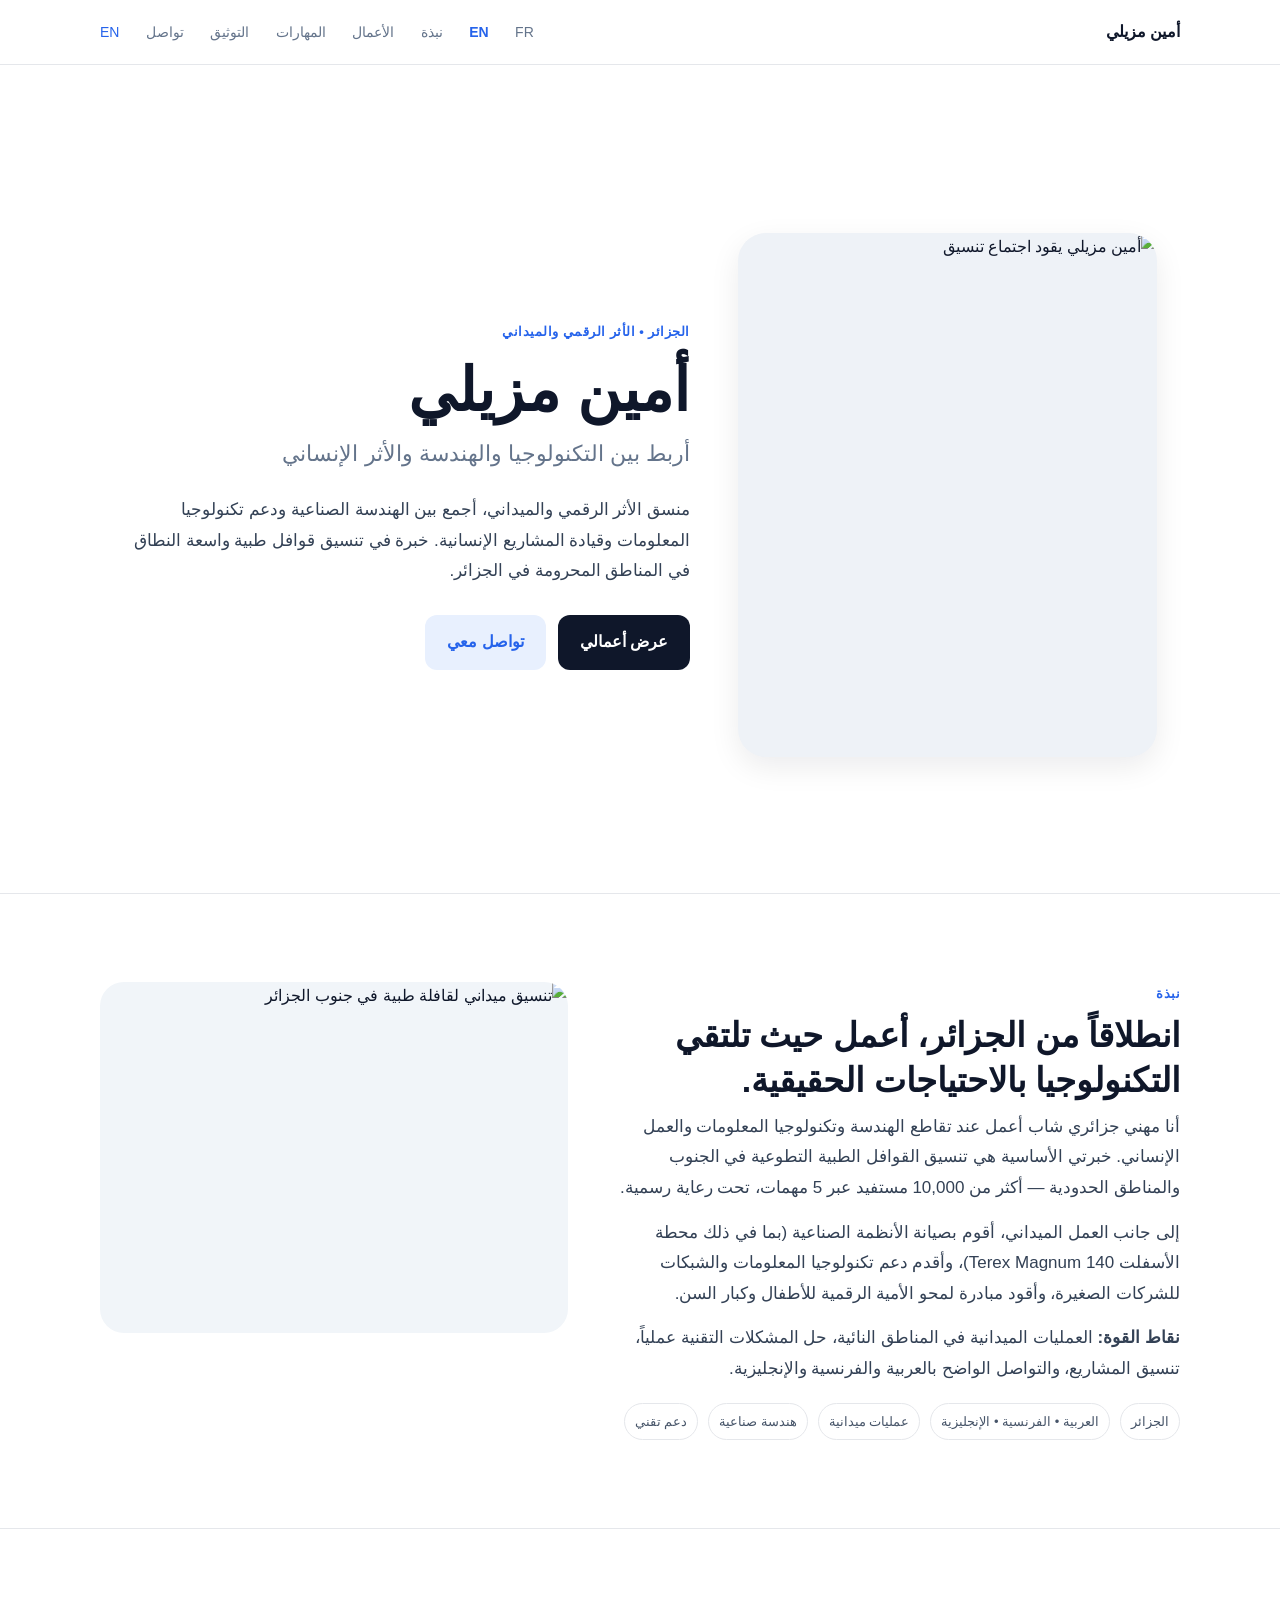
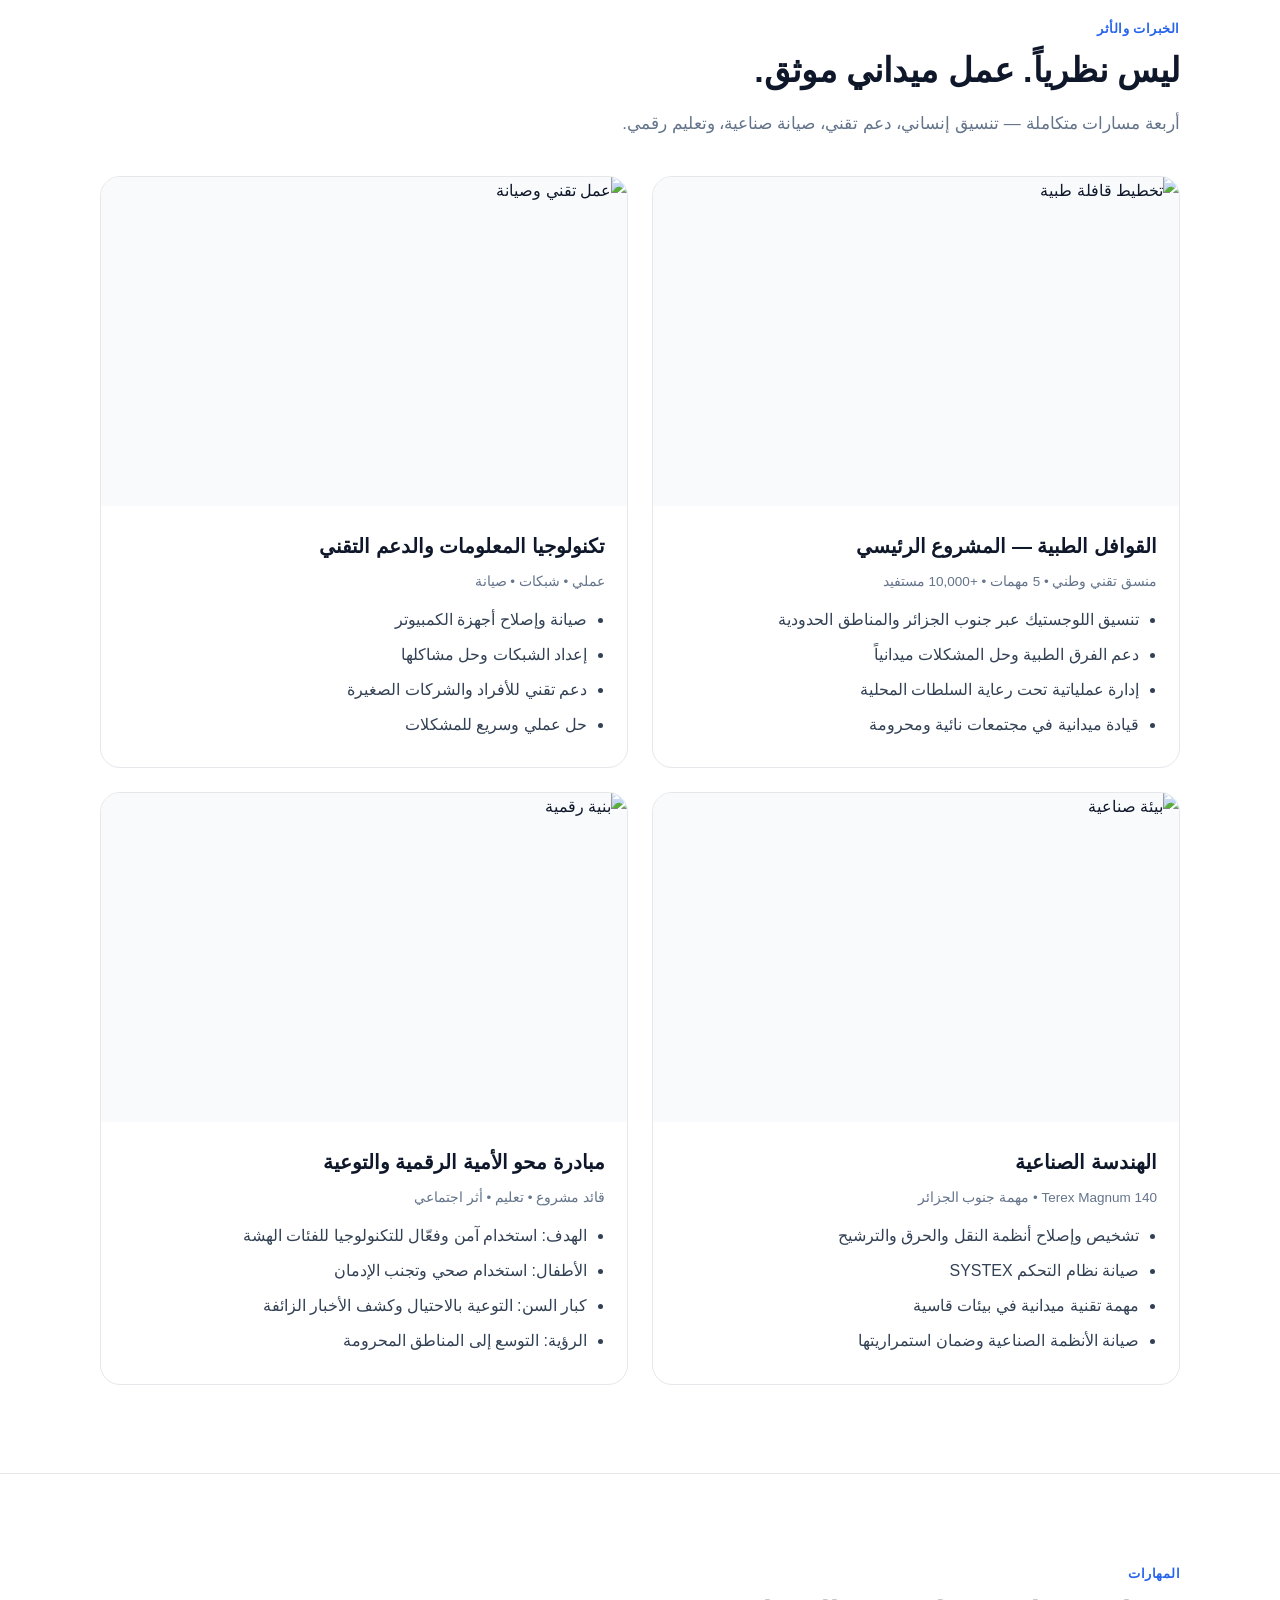
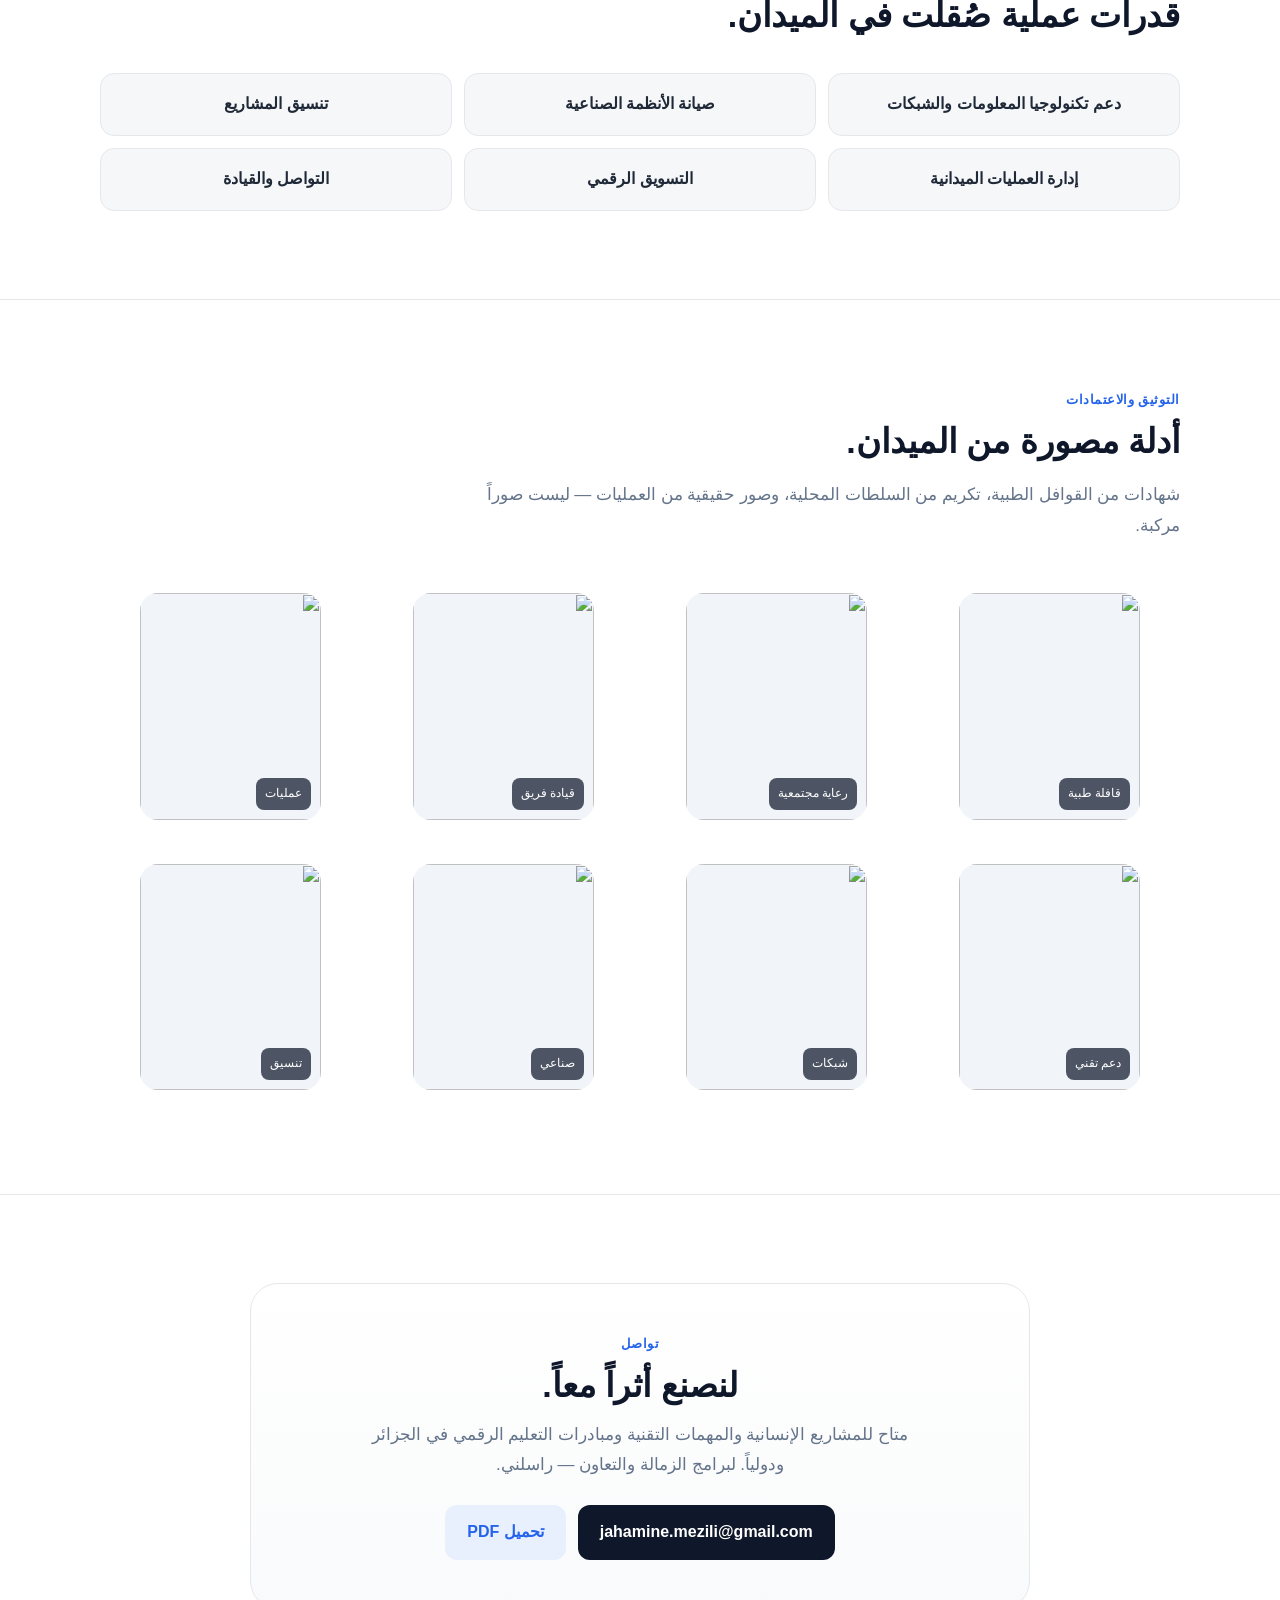
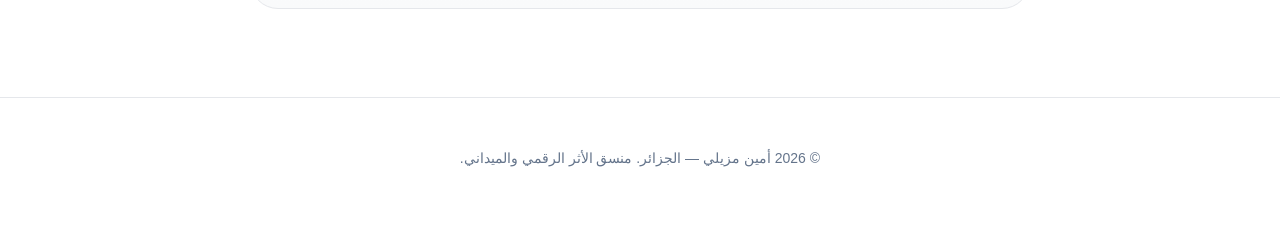
==== index-ar.html @ 5e211ed3 "Add files via upload" ====
<!DOCTYPE html>
<html lang="ar" dir="rtl">
<head>
<link rel="icon" type="image/png" sizes="32x32" href="assets/favicon-32.png">
<link rel="apple-touch-icon" href="assets/apple-touch-icon.png">
<meta property="og:title" content="Mezili Amine — Portfolio">
<meta property="og:description" content="Bridging Technology, Engineering & Humanitarian Impact">
<meta property="og:image" content="assets/og-image.jpg">
<meta property="og:type" content="website">
<meta name="twitter:card" content="summary_large_image">

<meta charset="UTF-8">
<meta name="viewport" content="width=device-width, initial-scale=1">
<title>أمين مزيلي — التكنولوجيا والهندسة والأثر الإنساني</title>
<meta name="description" content="بورتفوليو أمين مزيلي، منسق الأثر الرقمي والميداني من الجزائر. قوافل طبية، هندسة صناعية، دعم تقني، ومحو أمية رقمية.">
<style>
:root{
  --bg:#ffffff;
  --bg-alt:#f6f7f9;
  --text:#0f172a;
  --muted:#64748b;
  --blue:#2563eb;
  --blue-soft:#e8f0fe;
  --border:#e5e7eb;
  --radius:20px;
}
*{box-sizing:border-box}
html{scroll-behavior:smooth}
body{
  margin:0;
  font-family:-apple-system,BlinkMacSystemFont,"SF Pro Arabic","Noto Naskh Arabic","Segoe UI",Tahoma,Arial,sans-serif;
  color:var(--text);
  background:var(--bg);
  line-height:1.8;
  -webkit-font-smoothing:antialiased;
}
img{max-width:100%;display:block}
a{color:inherit}
.container{max-width:1120px;margin:0 auto;padding:0 20px}

nav{position:sticky;top:0;z-index:50;backdrop-filter:saturate(180%) blur(12px);background:rgba(255,255,255,.8);border-bottom:1px solid var(--border)}
.nav-inner{display:flex;align-items:center;justify-content:space-between;height:64px}
.brand{font-weight:700}
.nav-links a{margin-right:22px;text-decoration:none;font-size:14px;color:var(--muted);transition:color .2s}
.nav-links a:hover{color:var(--text)}

.hero{min-height:92vh;display:grid;align-items:center;padding:72px 0 40px}
.hero-grid{display:grid;gap:48px;grid-template-columns:1fr}
@media(min-width:920px){.hero-grid{grid-template-columns:.85fr 1.15fr;align-items:center}}
.eyebrow{color:var(--blue);font-weight:600;font-size:13px;text-transform:uppercase;letter-spacing:.5px}
h1{font-size:clamp(40px,6vw,60px);line-height:1.1;margin:14px 0 10px;font-weight:800}
.tagline{font-size:clamp(18px,2.4vw,22px);color:var(--muted);margin:0 0 22px}
.lead{font-size:17px;max-width:60ch;color:#334155;margin-bottom:28px}
.hero-img{border-radius:28px;overflow:hidden;aspect-ratio:4/5;background:#eef2f7;box-shadow:0 10px 30px rgba(2,6,23,.08)}
.hero-img img{width:100%;height:100%;object-fit:cover}
.cta-row{display:flex;gap:12px;flex-wrap:wrap}
.btn{display:inline-block;background:var(--text);color:#fff;padding:13px 22px;border-radius:12px;text-decoration:none;font-weight:600;transition:transform .15s}
.btn:hover{transform:translateY(-1px);opacity:.95}
.btn-ghost{background:var(--blue-soft);color:var(--blue)}

section{padding:88px 0;border-top:1px solid var(--border)}
.section-head{margin-bottom:36px}
.kicker{font-size:13px;letter-spacing:.5px;color:var(--blue);font-weight:700;margin-bottom:8px}
.h2{font-size:clamp(26px,3.5vw,34px);line-height:1.3;margin:0 0 10px}
.sub{color:var(--muted);max-width:720px;font-size:17px}

.about-grid{display:grid;gap:40px;grid-template-columns:1fr}
@media(min-width:920px){.about-grid{grid-template-columns:1.1fr .9fr;align-items:start}}
.about-img{border-radius:24px;overflow:hidden;aspect-ratio:4/3;background:#f1f5f9}
.about-img img{width:100%;height:100%;object-fit:cover}
.about-text p{margin:0 0 14px;color:#334155;font-size:17px}
.badges{display:flex;gap:10px;flex-wrap:wrap;margin-top:18px}
.badge{font-size:13px;padding:6px 10px;border:1px solid var(--border);border-radius:999px;background:#fff;color:#475569}

.cards{display:grid;gap:24px;grid-template-columns:1fr}
@media(min-width:820px){.cards{grid-template-columns:1fr 1fr}}
.card{background:#fff;border:1px solid var(--border);border-radius:var(--radius);overflow:hidden;display:flex;flex-direction:column;transition:transform .2s,box-shadow .2s}
.card:hover{transform:translateY(-2px);box-shadow:0 8px 24px rgba(2,6,23,.06)}
.card-media{aspect-ratio:16/10;background:#f8fafc;overflow:hidden}
.card-media img{width:100%;height:100%;object-fit:cover;transition:transform .4s}
.card:hover .card-media img{transform:scale(1.03)}
.card-body{padding:22px}
.card-title{font-size:20px;margin:0 0 6px;font-weight:700}
.card-meta{font-size:13.5px;color:var(--muted);margin-bottom:12px}
.card ul{margin:0;padding-right:18px;color:#334155}
.card li{margin:6px 0}

.skills{display:grid;grid-template-columns:repeat(2,1fr);gap:12px}
@media(min-width:720px){.skills{grid-template-columns:repeat(3,1fr)}}
.skill{background:var(--bg-alt);border:1px solid var(--border);padding:16px 14px;border-radius:14px;text-align:center;font-weight:600;color:#1f2937}

.gallery{display:grid;grid-template-columns:repeat(2,1fr);gap:12px}
@media(min-width:700px){.gallery{grid-template-columns:repeat(3,1fr)}}
@media(min-width:1020px){.gallery{grid-template-columns:repeat(4,1fr)}}
.tile{position:relative;border-radius:18px;overflow:hidden;aspect-ratio:4/5;background:#f1f5f9}
.tile img{width:100%;height:100%;object-fit:cover;transition:transform .35s;filter:contrast(1.02)}
.tile:hover img{transform:scale(1.04)}
.tile span{position:absolute;right:10px;bottom:10px;background:rgba(15,23,42,.72);color:#fff;font-size:12px;padding:5px 9px;border-radius:8px;backdrop-filter:blur(4px)}

.contact-wrap{max-width:820px;margin:0 auto}
.contact-card{background:linear-gradient(180deg,#fff,#f9fafb);border:1px solid var(--border);border-radius:28px;padding:48px 28px;text-align:center}
.contact-card p{color:var(--muted);max-width:60ch;margin:12px auto 24px;font-size:17px}

footer{padding:48px 0 64px;color:var(--muted);font-size:14px;text-align:center;border-top:1px solid var(--border)}

.reveal{opacity:0;transform:translateY(14px);transition:opacity .7s ease,transform .7s ease}
.reveal.visible{opacity:1;transform:none}
</style>
</head>
<body>

<nav>
  <div class="container nav-inner">
    <div class="brand">أمين مزيلي</div>
    <div class="nav-links">
      <a href="index.html" style="color:var(--blue);font-weight:600">EN</a>
      <a href="index-fr.html">FR</a>
      <a href="#about">نبذة</a>
      <a href="#work">الأعمال</a>
      <a href="#skills">المهارات</a>
      <a href="#gallery">التوثيق</a>
      <a href="#contact">تواصل</a>
      <a href="index.html" style="color:var(--blue)">EN</a>
    </div>
  </div>
</nav>

<header class="hero">
  <div class="container hero-grid">
    <div class="hero-img reveal">
      <img src="assets/photo2.jpg" alt="أمين مزيلي يقود اجتماع تنسيق">
    </div>
    <div>
      <div class="eyebrow reveal">الجزائر • الأثر الرقمي والميداني</div>
      <h1 class="reveal" style="transition-delay:.05s">أمين مزيلي</h1>
      <p class="tagline reveal" style="transition-delay:.1s">أربط بين التكنولوجيا والهندسة والأثر الإنساني</p>
      <p class="lead reveal" style="transition-delay:.15s">
        منسق الأثر الرقمي والميداني، أجمع بين الهندسة الصناعية ودعم تكنولوجيا المعلومات وقيادة المشاريع الإنسانية. خبرة في تنسيق قوافل طبية واسعة النطاق في المناطق المحرومة في الجزائر.
      </p>
      <div class="cta-row reveal" style="transition-delay:.2s">
        <a href="#work" class="btn">عرض أعمالي</a>
        <a href="#contact" class="btn btn-ghost">تواصل معي</a>
      </div>
    </div>
  </div>
</header>

<section id="about">
  <div class="container about-grid">
    <div class="about-text reveal">
      <div class="kicker">نبذة</div>
      <h2 class="h2">انطلاقاً من الجزائر، أعمل حيث تلتقي التكنولوجيا بالاحتياجات الحقيقية.</h2>
      <p>أنا مهني جزائري شاب أعمل عند تقاطع الهندسة وتكنولوجيا المعلومات والعمل الإنساني. خبرتي الأساسية هي تنسيق القوافل الطبية التطوعية في الجنوب والمناطق الحدودية — أكثر من 10,000 مستفيد عبر 5 مهمات، تحت رعاية رسمية.</p>
      <p>إلى جانب العمل الميداني، أقوم بصيانة الأنظمة الصناعية (بما في ذلك محطة الأسفلت Terex Magnum 140)، وأقدم دعم تكنولوجيا المعلومات والشبكات للشركات الصغيرة، وأقود مبادرة لمحو الأمية الرقمية للأطفال وكبار السن.</p>
      <p><strong>نقاط القوة:</strong> العمليات الميدانية في المناطق النائية، حل المشكلات التقنية عملياً، تنسيق المشاريع، والتواصل الواضح بالعربية والفرنسية والإنجليزية.</p>
      <div class="badges">
        <span class="badge">الجزائر</span>
        <span class="badge">العربية • الفرنسية • الإنجليزية</span>
        <span class="badge">عمليات ميدانية</span>
        <span class="badge">هندسة صناعية</span>
        <span class="badge">دعم تقني</span>
      </div>
    </div>
    <div class="about-img reveal">
      <img src="assets/photo5.jpg" alt="تنسيق ميداني لقافلة طبية في جنوب الجزائر">
    </div>
  </div>
</section>

<section id="work">
  <div class="container">
    <div class="section-head reveal">
      <div class="kicker">الخبرات والأثر</div>
      <h2 class="h2">ليس نظرياً. عمل ميداني موثق.</h2>
      <p class="sub">أربعة مسارات متكاملة — تنسيق إنساني، دعم تقني، صيانة صناعية، وتعليم رقمي.</p>
    </div>

    <div class="cards">
      <article class="card reveal">
        <div class="card-media"><img src="assets/photo6.jpg" alt="تخطيط قافلة طبية"></div>
        <div class="card-body">
          <h3 class="card-title">القوافل الطبية — المشروع الرئيسي</h3>
          <div class="card-meta">منسق تقني وطني • 5 مهمات • +10,000 مستفيد</div>
          <ul>
            <li>تنسيق اللوجستيك عبر جنوب الجزائر والمناطق الحدودية</li>
            <li>دعم الفرق الطبية وحل المشكلات ميدانياً</li>
            <li>إدارة عملياتية تحت رعاية السلطات المحلية</li>
            <li>قيادة ميدانية في مجتمعات نائية ومحرومة</li>
          </ul>
        </div>
      </article>

      <article class="card reveal" style="transition-delay:.05s">
        <div class="card-media"><img src="assets/photo3.jpg" alt="عمل تقني وصيانة"></div>
        <div class="card-body">
          <h3 class="card-title">تكنولوجيا المعلومات والدعم التقني</h3>
          <div class="card-meta">عملي • شبكات • صيانة</div>
          <ul>
            <li>صيانة وإصلاح أجهزة الكمبيوتر</li>
            <li>إعداد الشبكات وحل مشاكلها</li>
            <li>دعم تقني للأفراد والشركات الصغيرة</li>
            <li>حل عملي وسريع للمشكلات</li>
          </ul>
        </div>
      </article>

      <article class="card reveal" style="transition-delay:.1s">
        <div class="card-media"><img src="assets/photo1.jpg" alt="بيئة صناعية"></div>
        <div class="card-body">
          <h3 class="card-title">الهندسة الصناعية</h3>
          <div class="card-meta">Terex Magnum 140 • مهمة جنوب الجزائر</div>
          <ul>
            <li>تشخيص وإصلاح أنظمة النقل والحرق والترشيح</li>
            <li>صيانة نظام التحكم SYSTEX</li>
            <li>مهمة تقنية ميدانية في بيئات قاسية</li>
            <li>صيانة الأنظمة الصناعية وضمان استمراريتها</li>
          </ul>
        </div>
      </article>

      <article class="card reveal" style="transition-delay:.15s">
        <div class="card-media"><img src="assets/photo4.jpg" alt="بنية رقمية"></div>
        <div class="card-body">
          <h3 class="card-title">مبادرة محو الأمية الرقمية والتوعية</h3>
          <div class="card-meta">قائد مشروع • تعليم • أثر اجتماعي</div>
          <ul>
            <li>الهدف: استخدام آمن وفعّال للتكنولوجيا للفئات الهشة</li>
            <li>الأطفال: استخدام صحي وتجنب الإدمان</li>
            <li>كبار السن: التوعية بالاحتيال وكشف الأخبار الزائفة</li>
            <li>الرؤية: التوسع إلى المناطق المحرومة</li>
          </ul>
        </div>
      </article>
    </div>
  </div>
</section>

<section id="skills">
  <div class="container">
    <div class="section-head reveal">
      <div class="kicker">المهارات</div>
      <h2 class="h2">قدرات عملية صُقلت في الميدان.</h2>
    </div>
    <div class="skills">
      <div class="skill reveal">دعم تكنولوجيا المعلومات والشبكات</div>
      <div class="skill reveal" style="transition-delay:.03s">صيانة الأنظمة الصناعية</div>
      <div class="skill reveal" style="transition-delay:.06s">تنسيق المشاريع</div>
      <div class="skill reveal" style="transition-delay:.09s">إدارة العمليات الميدانية</div>
      <div class="skill reveal" style="transition-delay:.12s">التسويق الرقمي</div>
      <div class="skill reveal" style="transition-delay:.15s">التواصل والقيادة</div>
    </div>
  </div>
</section>

<section id="gallery">
  <div class="container">
    <div class="section-head reveal">
      <div class="kicker">التوثيق والاعتمادات</div>
      <h2 class="h2">أدلة مصورة من الميدان.</h2>
      <p class="sub">شهادات من القوافل الطبية، تكريم من السلطات المحلية، وصور حقيقية من العمليات — ليست صوراً مركبة.</p>
    </div>
    <div class="gallery">
      <figure class="tile reveal"><img src="assets/photo7.jpg" alt=""><span>قافلة طبية</span></figure>
      <figure class="tile reveal" style="transition-delay:.03s"><img src="assets/photo8.jpg" alt=""><span>رعاية مجتمعية</span></figure>
      <figure class="tile reveal" style="transition-delay:.06s"><img src="assets/photo5.jpg" alt=""><span>قيادة فريق</span></figure>
      <figure class="tile reveal" style="transition-delay:.09s"><img src="assets/photo6.jpg" alt=""><span>عمليات</span></figure>
      <figure class="tile reveal" style="transition-delay:.12s"><img src="assets/photo3.jpg" alt=""><span>دعم تقني</span></figure>
      <figure class="tile reveal" style="transition-delay:.15s"><img src="assets/photo4.jpg" alt=""><span>شبكات</span></figure>
      <figure class="tile reveal" style="transition-delay:.18s"><img src="assets/photo1.jpg" alt=""><span>صناعي</span></figure>
      <figure class="tile reveal" style="transition-delay:.21s"><img src="assets/photo2.jpg" alt=""><span>تنسيق</span></figure>
    </div>
  </div>
</section>

<section id="contact">
  <div class="container contact-wrap">
    <div class="contact-card reveal">
      <div class="kicker">تواصل</div>
      <h2 class="h2">لنصنع أثراً معاً.</h2>
      <p>متاح للمشاريع الإنسانية والمهمات التقنية ومبادرات التعليم الرقمي في الجزائر ودولياً. لبرامج الزمالة والتعاون — راسلني.</p>
      <div class="cta-row" style="justify-content:center">
        <a href="mailto:jahamine.mezili@gmail.com" class="btn">jahamine.mezili@gmail.com</a>
        <a href="assets/Mezili-Amine-Portfolio.pdf" class="btn btn-ghost">تحميل PDF</a>
      </div>
    </div>
  </div>
</section>

<footer>
  <div class="container">
    © 2026 أمين مزيلي — الجزائر. منسق الأثر الرقمي والميداني.
  </div>
</footer>

<script>
const io = new IntersectionObserver((entries)=>{
  entries.forEach(e=>{ if(e.isIntersecting){ e.target.classList.add('visible'); io.unobserve(e.target); } })
},{threshold:.12});
document.querySelectorAll('.reveal').forEach(el=>io.observe(el));
</script>
</body>
</html>
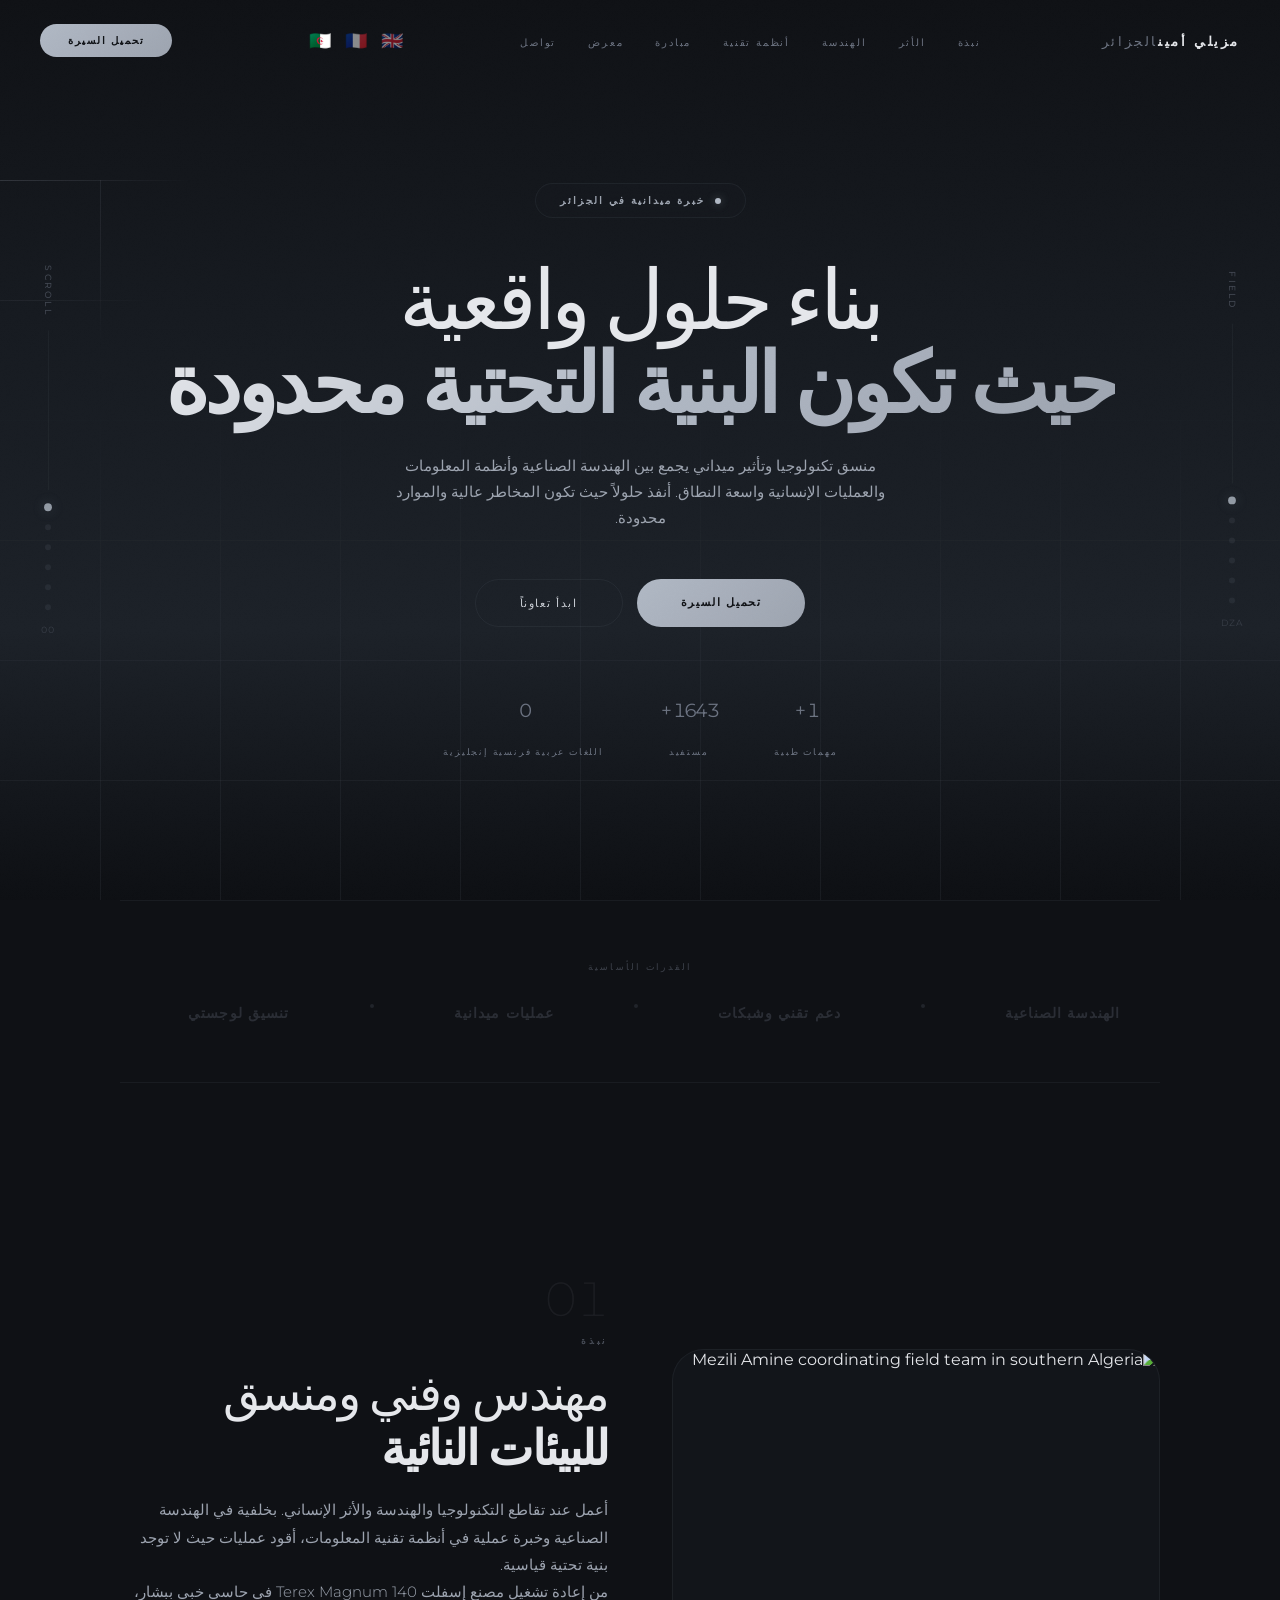
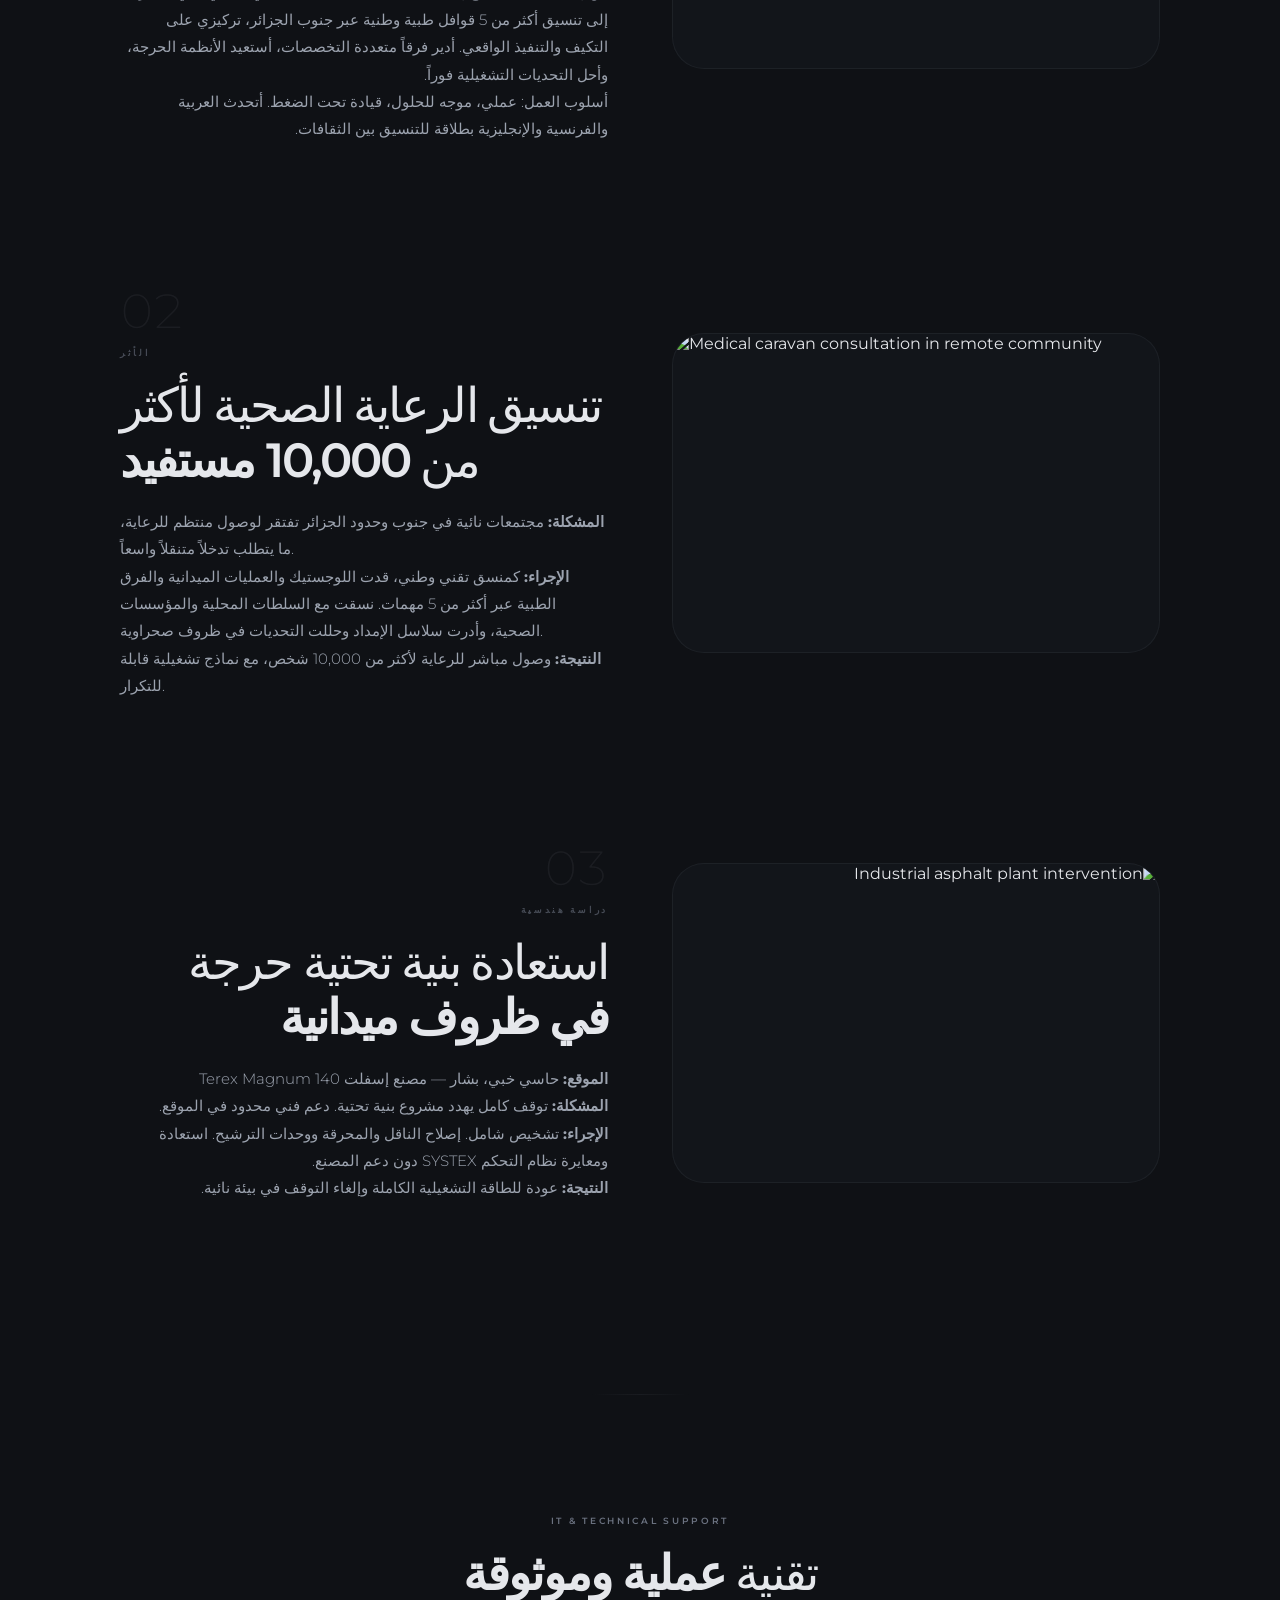
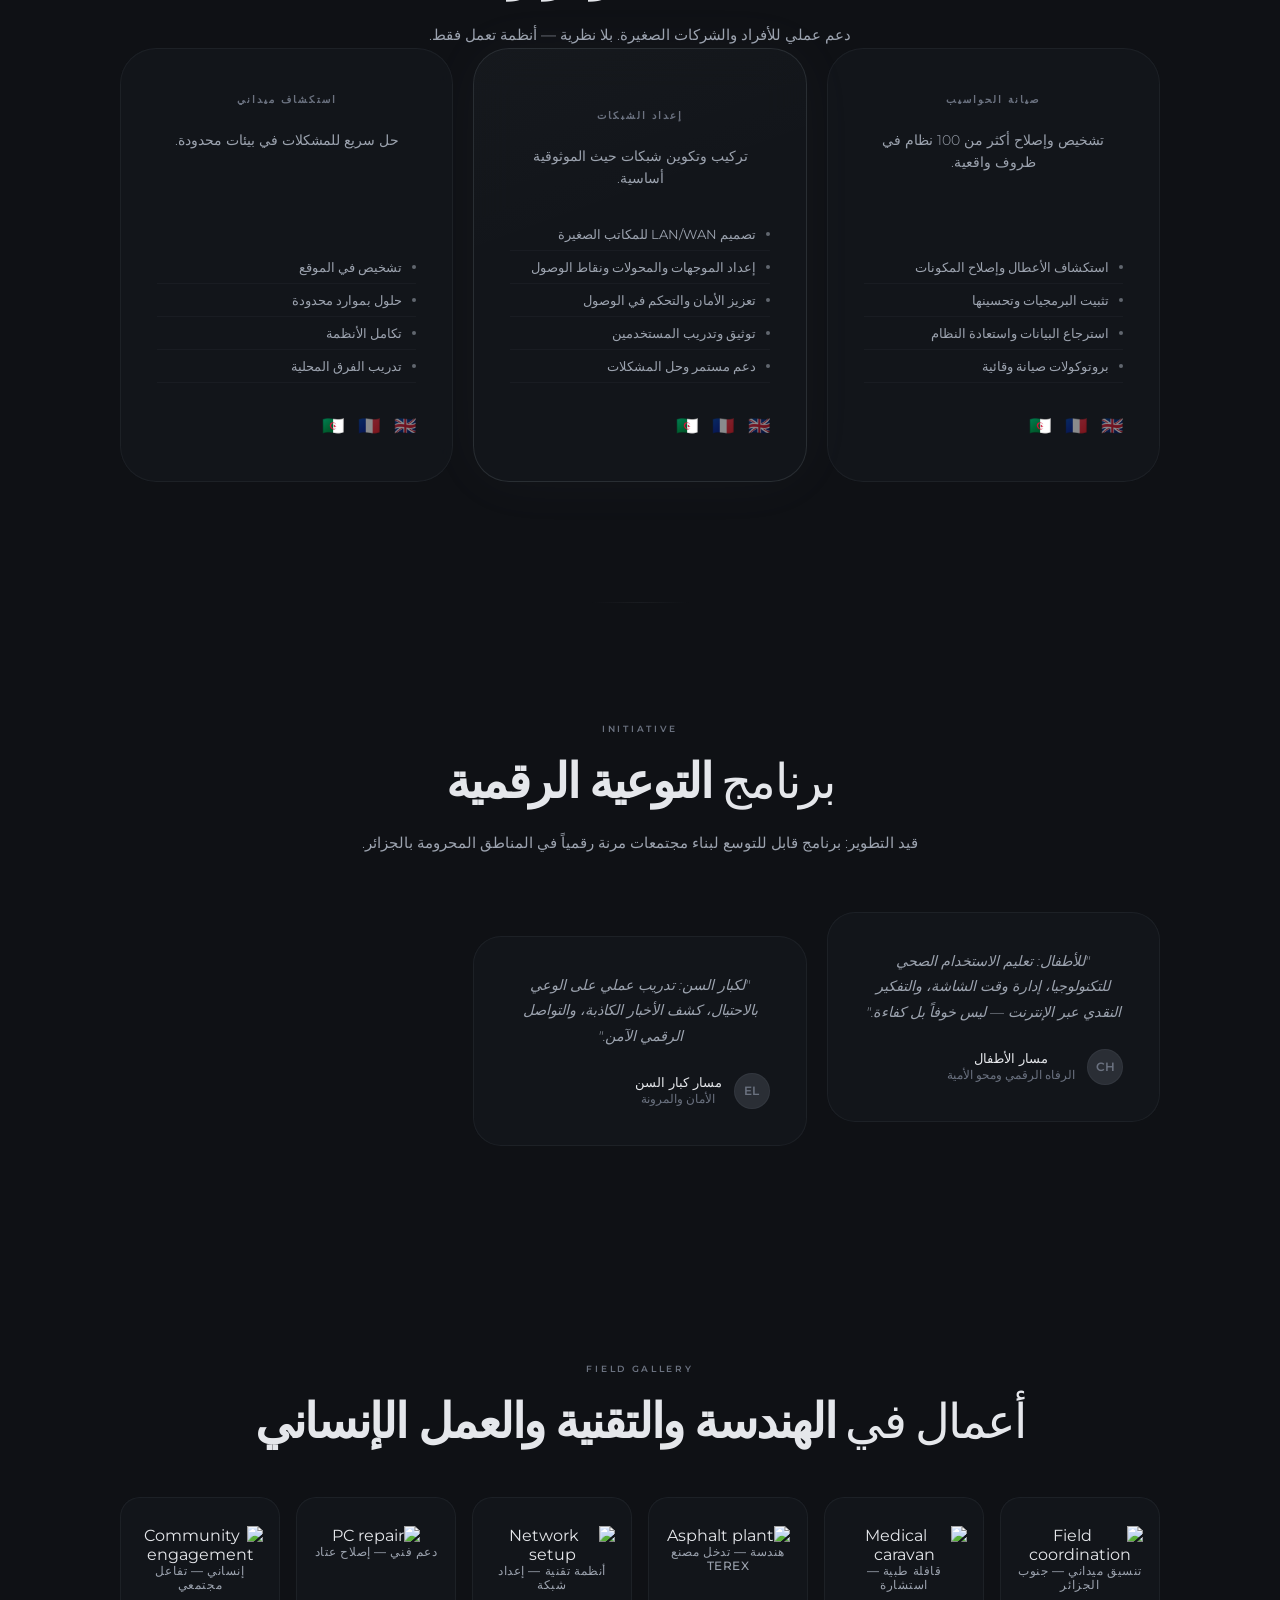
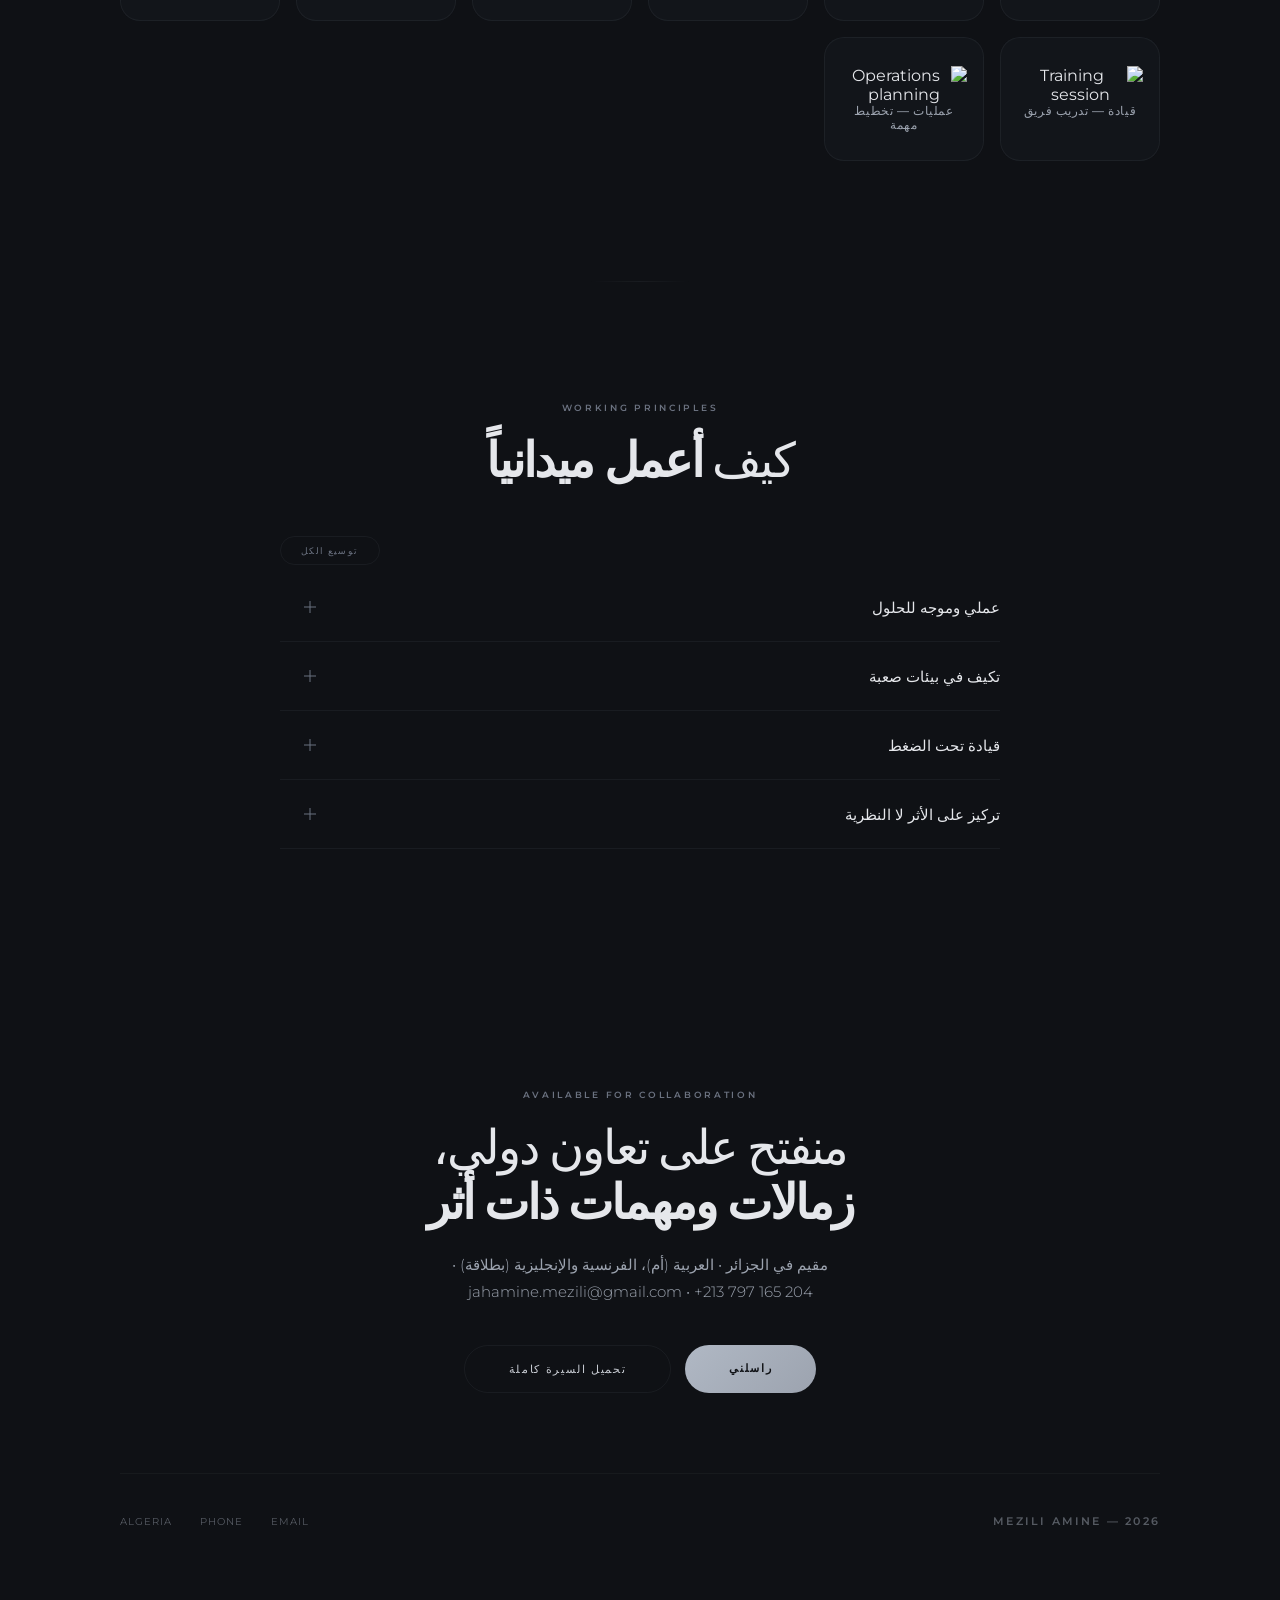
==== commit 41f56bb7: "Add files via upload" ====
--- a/index-ar.html
+++ b/index-ar.html
@@ -1,302 +1,396 @@
 <!DOCTYPE html>
 <html lang="ar" dir="rtl">
 <head>
-<link rel="icon" type="image/png" sizes="32x32" href="assets/favicon-32.png">
-<link rel="apple-touch-icon" href="assets/apple-touch-icon.png">
-<meta property="og:title" content="Mezili Amine — Portfolio">
-<meta property="og:description" content="Bridging Technology, Engineering & Humanitarian Impact">
-<meta property="og:image" content="assets/og-image.jpg">
-<meta property="og:type" content="website">
-<meta name="twitter:card" content="summary_large_image">
-
 <meta charset="UTF-8">
-<meta name="viewport" content="width=device-width, initial-scale=1">
-<title>أمين مزيلي — التكنولوجيا والهندسة والأثر الإنساني</title>
-<meta name="description" content="بورتفوليو أمين مزيلي، منسق الأثر الرقمي والميداني من الجزائر. قوافل طبية، هندسة صناعية، دعم تقني، ومحو أمية رقمية.">
-<style>
-:root{
-  --bg:#ffffff;
-  --bg-alt:#f6f7f9;
-  --text:#0f172a;
-  --muted:#64748b;
-  --blue:#2563eb;
-  --blue-soft:#e8f0fe;
-  --border:#e5e7eb;
-  --radius:20px;
-}
-*{box-sizing:border-box}
-html{scroll-behavior:smooth}
-body{
-  margin:0;
-  font-family:-apple-system,BlinkMacSystemFont,"SF Pro Arabic","Noto Naskh Arabic","Segoe UI",Tahoma,Arial,sans-serif;
-  color:var(--text);
-  background:var(--bg);
-  line-height:1.8;
-  -webkit-font-smoothing:antialiased;
-}
-img{max-width:100%;display:block}
-a{color:inherit}
-.container{max-width:1120px;margin:0 auto;padding:0 20px}
-
-nav{position:sticky;top:0;z-index:50;backdrop-filter:saturate(180%) blur(12px);background:rgba(255,255,255,.8);border-bottom:1px solid var(--border)}
-.nav-inner{display:flex;align-items:center;justify-content:space-between;height:64px}
-.brand{font-weight:700}
-.nav-links a{margin-right:22px;text-decoration:none;font-size:14px;color:var(--muted);transition:color .2s}
-.nav-links a:hover{color:var(--text)}
-
-.hero{min-height:92vh;display:grid;align-items:center;padding:72px 0 40px}
-.hero-grid{display:grid;gap:48px;grid-template-columns:1fr}
-@media(min-width:920px){.hero-grid{grid-template-columns:.85fr 1.15fr;align-items:center}}
-.eyebrow{color:var(--blue);font-weight:600;font-size:13px;text-transform:uppercase;letter-spacing:.5px}
-h1{font-size:clamp(40px,6vw,60px);line-height:1.1;margin:14px 0 10px;font-weight:800}
-.tagline{font-size:clamp(18px,2.4vw,22px);color:var(--muted);margin:0 0 22px}
-.lead{font-size:17px;max-width:60ch;color:#334155;margin-bottom:28px}
-.hero-img{border-radius:28px;overflow:hidden;aspect-ratio:4/5;background:#eef2f7;box-shadow:0 10px 30px rgba(2,6,23,.08)}
-.hero-img img{width:100%;height:100%;object-fit:cover}
-.cta-row{display:flex;gap:12px;flex-wrap:wrap}
-.btn{display:inline-block;background:var(--text);color:#fff;padding:13px 22px;border-radius:12px;text-decoration:none;font-weight:600;transition:transform .15s}
-.btn:hover{transform:translateY(-1px);opacity:.95}
-.btn-ghost{background:var(--blue-soft);color:var(--blue)}
-
-section{padding:88px 0;border-top:1px solid var(--border)}
-.section-head{margin-bottom:36px}
-.kicker{font-size:13px;letter-spacing:.5px;color:var(--blue);font-weight:700;margin-bottom:8px}
-.h2{font-size:clamp(26px,3.5vw,34px);line-height:1.3;margin:0 0 10px}
-.sub{color:var(--muted);max-width:720px;font-size:17px}
-
-.about-grid{display:grid;gap:40px;grid-template-columns:1fr}
-@media(min-width:920px){.about-grid{grid-template-columns:1.1fr .9fr;align-items:start}}
-.about-img{border-radius:24px;overflow:hidden;aspect-ratio:4/3;background:#f1f5f9}
-.about-img img{width:100%;height:100%;object-fit:cover}
-.about-text p{margin:0 0 14px;color:#334155;font-size:17px}
-.badges{display:flex;gap:10px;flex-wrap:wrap;margin-top:18px}
-.badge{font-size:13px;padding:6px 10px;border:1px solid var(--border);border-radius:999px;background:#fff;color:#475569}
-
-.cards{display:grid;gap:24px;grid-template-columns:1fr}
-@media(min-width:820px){.cards{grid-template-columns:1fr 1fr}}
-.card{background:#fff;border:1px solid var(--border);border-radius:var(--radius);overflow:hidden;display:flex;flex-direction:column;transition:transform .2s,box-shadow .2s}
-.card:hover{transform:translateY(-2px);box-shadow:0 8px 24px rgba(2,6,23,.06)}
-.card-media{aspect-ratio:16/10;background:#f8fafc;overflow:hidden}
-.card-media img{width:100%;height:100%;object-fit:cover;transition:transform .4s}
-.card:hover .card-media img{transform:scale(1.03)}
-.card-body{padding:22px}
-.card-title{font-size:20px;margin:0 0 6px;font-weight:700}
-.card-meta{font-size:13.5px;color:var(--muted);margin-bottom:12px}
-.card ul{margin:0;padding-right:18px;color:#334155}
-.card li{margin:6px 0}
-
-.skills{display:grid;grid-template-columns:repeat(2,1fr);gap:12px}
-@media(min-width:720px){.skills{grid-template-columns:repeat(3,1fr)}}
-.skill{background:var(--bg-alt);border:1px solid var(--border);padding:16px 14px;border-radius:14px;text-align:center;font-weight:600;color:#1f2937}
-
-.gallery{display:grid;grid-template-columns:repeat(2,1fr);gap:12px}
-@media(min-width:700px){.gallery{grid-template-columns:repeat(3,1fr)}}
-@media(min-width:1020px){.gallery{grid-template-columns:repeat(4,1fr)}}
-.tile{position:relative;border-radius:18px;overflow:hidden;aspect-ratio:4/5;background:#f1f5f9}
-.tile img{width:100%;height:100%;object-fit:cover;transition:transform .35s;filter:contrast(1.02)}
-.tile:hover img{transform:scale(1.04)}
-.tile span{position:absolute;right:10px;bottom:10px;background:rgba(15,23,42,.72);color:#fff;font-size:12px;padding:5px 9px;border-radius:8px;backdrop-filter:blur(4px)}
-
-.contact-wrap{max-width:820px;margin:0 auto}
-.contact-card{background:linear-gradient(180deg,#fff,#f9fafb);border:1px solid var(--border);border-radius:28px;padding:48px 28px;text-align:center}
-.contact-card p{color:var(--muted);max-width:60ch;margin:12px auto 24px;font-size:17px}
-
-footer{padding:48px 0 64px;color:var(--muted);font-size:14px;text-align:center;border-top:1px solid var(--border)}
-
-.reveal{opacity:0;transform:translateY(14px);transition:opacity .7s ease,transform .7s ease}
-.reveal.visible{opacity:1;transform:none}
-</style>
+<meta name="viewport" content="width=device-width, initial-scale=1.0">
+<title>مزيلي أمين — منسق التكنولوجيا والتأثير الميداني</title>
+<link rel="preconnect" href="https://fonts.googleapis.com">
+<link href="https://fonts.googleapis.com/css2?family=Montserrat:wght@300;400;500;600;700&display=swap" rel="stylesheet">
+<link rel="stylesheet" href="templatemo-621-luminary-style.css">
 </head>
 <body>
 
-<nav>
-  <div class="container nav-inner">
-    <div class="brand">أمين مزيلي</div>
-    <div class="nav-links">
-      <a href="index.html" style="color:var(--blue);font-weight:600">EN</a>
-      <a href="index-fr.html">FR</a>
-      <a href="#about">نبذة</a>
-      <a href="#work">الأعمال</a>
-      <a href="#skills">المهارات</a>
-      <a href="#gallery">التوثيق</a>
-      <a href="#contact">تواصل</a>
-      <a href="index.html" style="color:var(--blue)">EN</a>
+<svg class="grain" width="100%" height="100%">
+  <filter id="n"><feTurbulence type="fractalNoise" baseFrequency="0.65" numOctaves="5" stitchTiles="stitch"/><feColorMatrix type="saturate" values="0"/></filter>
+  <rect width="100%" height="100%" filter="url(#n)"/>
+</svg>
+<div class="atmosphere"></div>
+
+<!-- Nav -->
+<nav class="top-nav" id="topNav">
+  <a href="#" class="nav-brand">مزيلي أمين<span>الجزائر</span></a>
+  <ul class="nav-links">
+    <li><a href="#about">نبذة</a></li>
+    <li><a href="#impact">الأثر</a></li>
+    <li><a href="#engineering">الهندسة</a></li>
+    <li><a href="#it">أنظمة تقنية</a></li>
+    <li><a href="#initiative">مبادرة</a></li>
+    <li><a href="#gallery">معرض</a></li>
+    <li><a href="#contact">تواصل</a></li>
+  </ul>
+  <div class="lang-switch" style="display:flex;gap:14px;margin-left:20px;font-size:18px;align-items:center;">
+  <a href="index.html" title="English" style="text-decoration:none;opacity:0.5;">🇬🇧</a>
+  <a href="index-fr.html" title="Français" style="text-decoration:none;opacity:0.5;">🇫🇷</a>
+  <a href="index-ar.html" title="العربية" style="text-decoration:none;opacity:1;">🇩🇿</a>
+</div>
+  <a href="Mezili_Amine_CV.pdf" class="nav-cta" download>تحميل السيرة</a>
+  <button class="nav-toggle" id="navToggle" aria-label="Toggle menu" aria-expanded="false">
+    <span class="toggle-bar"></span><span class="toggle-bar"></span>
+  </button>
+</nav>
+
+<!-- Mobile Menu -->
+<div class="mobile-menu" id="mobileMenu">
+  <div class="mobile-menu-inner">
+    <div class="mobile-menu-links">
+      <a href="#" class="mobile-menu-link" data-index="01">Home</a>
+      <a href="#about" class="mobile-menu-link" data-index="02">About</a>
+      <a href="#impact" class="mobile-menu-link" data-index="03">Impact</a>
+      <a href="#engineering" class="mobile-menu-link" data-index="04">Engineering</a>
+      <a href="#it" class="mobile-menu-link" data-index="05">IT Systems</a>
+      <a href="#initiative" class="mobile-menu-link" data-index="06">Initiative</a>
+      <a href="#gallery" class="mobile-menu-link" data-index="07">Gallery</a>
+      <a href="#contact" class="mobile-menu-link" data-index="08">Contact</a>
+    </div>
+    <div class="mobile-menu-footer">
+      <a href="mailto:jahamine.mezili@gmail.com">Email</a>
+      <a href="Mezili_Amine_CV.pdf" download>CV</a>
+      <a href="tel:+213797165204">Phone</a>
     </div>
   </div>
+</div>
+
+<!-- Side Panels -->
+<nav class="side-panel left" aria-label="Scroll indicators">
+  <span class="side-label">Scroll</span>
+  <div class="side-track"><div class="side-track-fill" id="leftTrack"></div></div>
+  <div class="side-dot active"></div>
+  <div class="side-dot"></div>
+  <div class="side-dot"></div>
+  <div class="side-dot"></div>
+  <div class="side-dot"></div>
+  <div class="side-dot"></div>
+  <div class="side-readout" id="scrollPct">00</div>
 </nav>
 
-<header class="hero">
-  <div class="container hero-grid">
-    <div class="hero-img reveal">
-      <img src="assets/photo2.jpg" alt="أمين مزيلي يقود اجتماع تنسيق">
-    </div>
-    <div>
-      <div class="eyebrow reveal">الجزائر • الأثر الرقمي والميداني</div>
-      <h1 class="reveal" style="transition-delay:.05s">أمين مزيلي</h1>
-      <p class="tagline reveal" style="transition-delay:.1s">أربط بين التكنولوجيا والهندسة والأثر الإنساني</p>
-      <p class="lead reveal" style="transition-delay:.15s">
-        منسق الأثر الرقمي والميداني، أجمع بين الهندسة الصناعية ودعم تكنولوجيا المعلومات وقيادة المشاريع الإنسانية. خبرة في تنسيق قوافل طبية واسعة النطاق في المناطق المحرومة في الجزائر.
-      </p>
-      <div class="cta-row reveal" style="transition-delay:.2s">
-        <a href="#work" class="btn">عرض أعمالي</a>
-        <a href="#contact" class="btn btn-ghost">تواصل معي</a>
-      </div>
+<nav class="side-panel right" aria-label="Status indicators">
+  <span class="side-label">Field</span>
+  <div class="side-track"><div class="side-track-fill" id="rightTrack"></div></div>
+  <div class="side-dot"></div>
+  <div class="side-dot"></div>
+  <div class="side-dot active"></div>
+  <div class="side-dot"></div>
+  <div class="side-dot"></div>
+  <div class="side-dot"></div>
+  <div class="side-readout">DZA</div>
+</nav>
+
+<main class="main">
+
+  <!-- HERO -->
+  <section class="hero" id="hero">
+    <div class="hero-grid"></div>
+    <div class="hero-badge">
+      <div class="hero-badge-dot"></div>
+      <span>خبرة ميدانية في الجزائر</span>
+    </div>
+    <h1>بناء حلول واقعية<br><em>حيث تكون البنية التحتية محدودة</em></h1>
+    <p class="hero-sub">
+      منسق تكنولوجيا وتأثير ميداني يجمع بين الهندسة الصناعية وأنظمة المعلومات والعمليات الإنسانية واسعة النطاق. أنفذ حلولاً حيث تكون المخاطر عالية والموارد محدودة.
+    </p>
+    <div class="hero-ctas">
+      <a href="Mezili_Amine_CV.pdf" class="btn-primary" download>تحميل السيرة</a>
+      <a href="#contact" class="btn-secondary">ابدأ تعاوناً</a>
+    </div>
+    <div class="hero-metrics">
+      <div class="metric">
+        <div class="metric-value"><span class="counter" data-target="5" data-decimals="0">0</span><span>+</span></div>
+        <div class="metric-label">مهمات طبية</div>
+      </div>
+      <div class="metric">
+        <div class="metric-value"><span class="counter" data-target="10000" data-decimals="0">0</span><span>+</span></div>
+        <div class="metric-label">مستفيد</div>
+      </div>
+      <div class="metric">
+        <div class="metric-value"><span class="counter" data-target="3" data-decimals="0">0</span></div>
+        <div class="metric-label">اللغات عربية فرنسية إنجليزية</div>
+      </div>
+    </div>
+  </section>
+
+  <!-- SKILLS TICKER -->
+  <div class="logo-ticker reveal">
+    <div class="logo-ticker-label">القدرات الأساسية</div>
+    <div class="ticker-track" id="tickerTrack">
+      <span class="ticker-item">الهندسة الصناعية</span><span class="ticker-dot"></span>
+      <span class="ticker-item">دعم تقني وشبكات</span><span class="ticker-dot"></span>
+      <span class="ticker-item">عمليات ميدانية</span><span class="ticker-dot"></span>
+      <span class="ticker-item">تنسيق لوجستي</span><span class="ticker-dot"></span>
+      <span class="ticker-item">صيانة الأنظمة</span><span class="ticker-dot"></span>
+      <span class="ticker-item">قيادة الفرق</span><span class="ticker-dot"></span>
+      <span class="ticker-item">حل المشكلات</span><span class="ticker-dot"></span>
+      <span class="ticker-item">محو أمية رقمية</span><span class="ticker-dot"></span>
+      <span class="ticker-item">الهندسة الصناعية</span><span class="ticker-dot"></span>
+      <span class="ticker-item">دعم تقني وشبكات</span><span class="ticker-dot"></span>
+      <span class="ticker-item">عمليات ميدانية</span><span class="ticker-dot"></span>
+      <span class="ticker-item">تنسيق لوجستي</span><span class="ticker-dot"></span>
     </div>
   </div>
-</header>
-
-<section id="about">
-  <div class="container about-grid">
-    <div class="about-text reveal">
-      <div class="kicker">نبذة</div>
-      <h2 class="h2">انطلاقاً من الجزائر، أعمل حيث تلتقي التكنولوجيا بالاحتياجات الحقيقية.</h2>
-      <p>أنا مهني جزائري شاب أعمل عند تقاطع الهندسة وتكنولوجيا المعلومات والعمل الإنساني. خبرتي الأساسية هي تنسيق القوافل الطبية التطوعية في الجنوب والمناطق الحدودية — أكثر من 10,000 مستفيد عبر 5 مهمات، تحت رعاية رسمية.</p>
-      <p>إلى جانب العمل الميداني، أقوم بصيانة الأنظمة الصناعية (بما في ذلك محطة الأسفلت Terex Magnum 140)، وأقدم دعم تكنولوجيا المعلومات والشبكات للشركات الصغيرة، وأقود مبادرة لمحو الأمية الرقمية للأطفال وكبار السن.</p>
-      <p><strong>نقاط القوة:</strong> العمليات الميدانية في المناطق النائية، حل المشكلات التقنية عملياً، تنسيق المشاريع، والتواصل الواضح بالعربية والفرنسية والإنجليزية.</p>
-      <div class="badges">
-        <span class="badge">الجزائر</span>
-        <span class="badge">العربية • الفرنسية • الإنجليزية</span>
-        <span class="badge">عمليات ميدانية</span>
-        <span class="badge">هندسة صناعية</span>
-        <span class="badge">دعم تقني</span>
-      </div>
-    </div>
-    <div class="about-img reveal">
-      <img src="assets/photo5.jpg" alt="تنسيق ميداني لقافلة طبية في جنوب الجزائر">
-    </div>
-  </div>
-</section>
-
-<section id="work">
-  <div class="container">
-    <div class="section-head reveal">
-      <div class="kicker">الخبرات والأثر</div>
-      <h2 class="h2">ليس نظرياً. عمل ميداني موثق.</h2>
-      <p class="sub">أربعة مسارات متكاملة — تنسيق إنساني، دعم تقني، صيانة صناعية، وتعليم رقمي.</p>
-    </div>
-
-    <div class="cards">
-      <article class="card reveal">
-        <div class="card-media"><img src="assets/photo6.jpg" alt="تخطيط قافلة طبية"></div>
-        <div class="card-body">
-          <h3 class="card-title">القوافل الطبية — المشروع الرئيسي</h3>
-          <div class="card-meta">منسق تقني وطني • 5 مهمات • +10,000 مستفيد</div>
-          <ul>
-            <li>تنسيق اللوجستيك عبر جنوب الجزائر والمناطق الحدودية</li>
-            <li>دعم الفرق الطبية وحل المشكلات ميدانياً</li>
-            <li>إدارة عملياتية تحت رعاية السلطات المحلية</li>
-            <li>قيادة ميدانية في مجتمعات نائية ومحرومة</li>
-          </ul>
+
+  <!-- ABOUT -->
+  <section class="section" id="about">
+    <div class="feature reveal">
+      <div class="feature-visual">
+        <img src="images/about-field.jpg" alt="Mezili Amine coordinating field team in southern Algeria">
+      </div>
+      <div class="feature-content">
+        <div class="feature-number">01</div>
+        <p class="section-tag">نبذة</p>
+        <h2 class="section-title">مهندس وفني ومنسق <strong>للبيئات النائية</strong></h2>
+        <p class="section-body">
+          أعمل عند تقاطع التكنولوجيا والهندسة والأثر الإنساني. بخلفية في الهندسة الصناعية وخبرة عملية في أنظمة تقنية المعلومات، أقود عمليات حيث لا توجد بنية تحتية قياسية.
+        </p>
+        <p class="section-body">
+          من إعادة تشغيل مصنع إسفلت Terex Magnum 140 في حاسي خبي ببشار، إلى تنسيق أكثر من 5 قوافل طبية وطنية عبر جنوب الجزائر، تركيزي على التكيف والتنفيذ الواقعي. أدير فرقاً متعددة التخصصات، أستعيد الأنظمة الحرجة، وأحل التحديات التشغيلية فوراً.
+        </p>
+        <p class="section-body">
+          أسلوب العمل: عملي، موجه للحلول، قيادة تحت الضغط. أتحدث العربية والفرنسية والإنجليزية بطلاقة للتنسيق بين الثقافات.
+        </p>
+      </div>
+    </div>
+
+    <div class="feature reverse reveal" id="impact">
+      <div class="feature-visual">
+        <img src="images/impact-medical.jpg" alt="Medical caravan consultation in remote community">
+      </div>
+      <div class="feature-content">
+        <div class="feature-number">02</div>
+        <p class="section-tag">الأثر</p>
+        <h2 class="section-title">تنسيق الرعاية الصحية لأكثر من <strong>10,000 مستفيد</strong></h2>
+        <p class="section-body">
+          <strong>المشكلة:</strong> مجتمعات نائية في جنوب وحدود الجزائر تفتقر لوصول منتظم للرعاية، ما يتطلب تدخلاً متنقلاً واسعاً.
+        </p>
+        <p class="section-body">
+          <strong>الإجراء:</strong> كمنسق تقني وطني، قدت اللوجستيك والعمليات الميدانية والفرق الطبية عبر أكثر من 5 مهمات. نسقت مع السلطات المحلية والمؤسسات الصحية، وأدرت سلاسل الإمداد وحللت التحديات في ظروف صحراوية.
+        </p>
+        <p class="section-body">
+          <strong>النتيجة:</strong> وصول مباشر للرعاية لأكثر من 10,000 شخص، مع نماذج تشغيلية قابلة للتكرار.
+        </p>
+      </div>
+    </div>
+
+    <div class="feature reveal" id="engineering">
+      <div class="feature-visual">
+        <img src="images/engineering-plant.jpg" alt="Industrial asphalt plant intervention">
+      </div>
+      <div class="feature-content">
+        <div class="feature-number">03</div>
+        <p class="section-tag">دراسة هندسية</p>
+        <h2 class="section-title">استعادة بنية تحتية حرجة <strong>في ظروف ميدانية</strong></h2>
+        <p class="section-body">
+          <strong>الموقع:</strong> حاسي خبي، بشار — مصنع إسفلت Terex Magnum 140
+        </p>
+        <p class="section-body">
+          <strong>المشكلة:</strong> توقف كامل يهدد مشروع بنية تحتية. دعم فني محدود في الموقع.
+        </p>
+        <p class="section-body">
+          <strong>الإجراء:</strong> تشخيص شامل. إصلاح الناقل والمحرقة ووحدات الترشيح. استعادة ومعايرة نظام التحكم SYSTEX دون دعم المصنع.
+        </p>
+        <p class="section-body">
+          <strong>النتيجة:</strong> عودة للطاقة التشغيلية الكاملة وإلغاء التوقف في بيئة نائية.
+        </p>
+      </div>
+    </div>
+  </section>
+
+  <div class="silk-divider reveal"></div>
+
+  <!-- IT SYSTEMS -->
+  <section class="section section-center" id="it">
+    <p class="section-tag reveal">IT & Technical Support</p>
+    <h2 class="section-title reveal reveal-d1">تقنية <strong>عملية وموثوقة</strong></h2>
+    <p class="section-body reveal reveal-d2">دعم عملي للأفراد والشركات الصغيرة. بلا نظرية — أنظمة تعمل فقط.</p>
+
+    <div class="pricing-grid">
+      <div class="pricing-card reveal reveal-d1">
+        <div class="pricing-tier">صيانة الحواسيب</div>
+        <p class="pricing-desc">تشخيص وإصلاح أكثر من 100 نظام في ظروف واقعية.</p>
+        <ul class="pricing-features">
+          <li>استكشاف الأعطال وإصلاح المكونات</li>
+          <li>تثبيت البرمجيات وتحسينها</li>
+          <li>استرجاع البيانات واستعادة النظام</li>
+          <li>بروتوكولات صيانة وقائية</li>
+        </ul>
+  <div class="lang-switch" style="display:flex;gap:14px;margin-left:20px;font-size:18px;align-items:center;">
+  <a href="index.html" title="English" style="text-decoration:none;opacity:0.5;">🇬🇧</a>
+  <a href="index-fr.html" title="Français" style="text-decoration:none;opacity:0.5;">🇫🇷</a>
+  <a href="index-ar.html" title="العربية" style="text-decoration:none;opacity:1;">🇩🇿</a>
+</div>
+      </div>
+
+      <div class="pricing-card featured reveal reveal-d2">
+        <div class="pricing-tier">إعداد الشبكات</div>
+        <p class="pricing-desc">تركيب وتكوين شبكات حيث الموثوقية أساسية.</p>
+        <ul class="pricing-features">
+          <li>تصميم LAN/WAN للمكاتب الصغيرة</li>
+          <li>إعداد الموجهات والمحولات ونقاط الوصول</li>
+          <li>تعزيز الأمان والتحكم في الوصول</li>
+          <li>توثيق وتدريب المستخدمين</li>
+          <li>دعم مستمر وحل المشكلات</li>
+        </ul>
+  <div class="lang-switch" style="display:flex;gap:14px;margin-left:20px;font-size:18px;align-items:center;">
+  <a href="index.html" title="English" style="text-decoration:none;opacity:0.5;">🇬🇧</a>
+  <a href="index-fr.html" title="Français" style="text-decoration:none;opacity:0.5;">🇫🇷</a>
+  <a href="index-ar.html" title="العربية" style="text-decoration:none;opacity:1;">🇩🇿</a>
+</div>
+      </div>
+
+      <div class="pricing-card reveal reveal-d3">
+        <div class="pricing-tier">استكشاف ميداني</div>
+        <p class="pricing-desc">حل سريع للمشكلات في بيئات محدودة.</p>
+        <ul class="pricing-features">
+          <li>تشخيص في الموقع</li>
+          <li>حلول بموارد محدودة</li>
+          <li>تكامل الأنظمة</li>
+          <li>تدريب الفرق المحلية</li>
+        </ul>
+  <div class="lang-switch" style="display:flex;gap:14px;margin-left:20px;font-size:18px;align-items:center;">
+  <a href="index.html" title="English" style="text-decoration:none;opacity:0.5;">🇬🇧</a>
+  <a href="index-fr.html" title="Français" style="text-decoration:none;opacity:0.5;">🇫🇷</a>
+  <a href="index-ar.html" title="العربية" style="text-decoration:none;opacity:1;">🇩🇿</a>
+</div>
+      </div>
+    </div>
+  </section>
+
+  <div class="silk-divider reveal"></div>
+
+  <!-- INITIATIVE -->
+  <section class="section section-center" id="initiative">
+    <p class="section-tag reveal">Initiative</p>
+    <h2 class="section-title reveal reveal-d1">برنامج <strong>التوعية الرقمية</strong></h2>
+    <p class="section-body reveal reveal-d2" style="max-width:720px; margin:0 auto;">قيد التطوير: برنامج قابل للتوسع لبناء مجتمعات مرنة رقمياً في المناطق المحرومة بالجزائر.</p>
+
+    <div class="testimonials-grid">
+      <div class="testimonial-card reveal reveal-d1">
+        <p class="testimonial-quote">"للأطفال: تعليم الاستخدام الصحي للتكنولوجيا، إدارة وقت الشاشة، والتفكير النقدي عبر الإنترنت — ليس خوفاً بل كفاءة."</p>
+        <div class="testimonial-author">
+          <div class="testimonial-avatar">CH</div>
+          <div>
+            <div class="testimonial-name">مسار الأطفال</div>
+            <div class="testimonial-role">الرفاه الرقمي ومحو الأمية</div>
+          </div>
         </div>
-      </article>
-
-      <article class="card reveal" style="transition-delay:.05s">
-        <div class="card-media"><img src="assets/photo3.jpg" alt="عمل تقني وصيانة"></div>
-        <div class="card-body">
-          <h3 class="card-title">تكنولوجيا المعلومات والدعم التقني</h3>
-          <div class="card-meta">عملي • شبكات • صيانة</div>
-          <ul>
-            <li>صيانة وإصلاح أجهزة الكمبيوتر</li>
-            <li>إعداد الشبكات وحل مشاكلها</li>
-            <li>دعم تقني للأفراد والشركات الصغيرة</li>
-            <li>حل عملي وسريع للمشكلات</li>
-          </ul>
+      </div>
+
+      <div class="testimonial-card reveal reveal-d2">
+        <p class="testimonial-quote">"لكبار السن: تدريب عملي على الوعي بالاحتيال، كشف الأخبار الكاذبة، والتواصل الرقمي الآمن."</p>
+        <div class="testimonial-author">
+          <div class="testimonial-avatar">EL</div>
+          <div>
+            <div class="testimonial-name">مسار كبار السن</div>
+            <div class="testimonial-role">الأمان والمرونة</div>
+          </div>
         </div>
-      </article>
-
-      <article class="card reveal" style="transition-delay:.1s">
-        <div class="card-media"><img src="assets/photo1.jpg" alt="بيئة صناعية"></div>
-        <div class="card-body">
-          <h3 class="card-title">الهندسة الصناعية</h3>
-          <div class="card-meta">Terex Magnum 140 • مهمة جنوب الجزائر</div>
-          <ul>
-            <li>تشخيص وإصلاح أنظمة النقل والحرق والترشيح</li>
-            <li>صيانة نظام التحكم SYSTEX</li>
-            <li>مهمة تقنية ميدانية في بيئات قاسية</li>
-            <li>صيانة الأنظمة الصناعية وضمان استمراريتها</li>
-          </ul>
-        </div>
-      </article>
-
-      <article class="card reveal" style="transition-delay:.15s">
-        <div class="card-media"><img src="assets/photo4.jpg" alt="بنية رقمية"></div>
-        <div class="card-body">
-          <h3 class="card-title">مبادرة محو الأمية الرقمية والتوعية</h3>
-          <div class="card-meta">قائد مشروع • تعليم • أثر اجتماعي</div>
-          <ul>
-            <li>الهدف: استخدام آمن وفعّال للتكنولوجيا للفئات الهشة</li>
-            <li>الأطفال: استخدام صحي وتجنب الإدمان</li>
-            <li>كبار السن: التوعية بالاحتيال وكشف الأخبار الزائفة</li>
-            <li>الرؤية: التوسع إلى المناطق المحرومة</li>
-          </ul>
-        </div>
-      </article>
-    </div>
-  </div>
-</section>
-
-<section id="skills">
-  <div class="container">
-    <div class="section-head reveal">
-      <div class="kicker">المهارات</div>
-      <h2 class="h2">قدرات عملية صُقلت في الميدان.</h2>
-    </div>
-    <div class="skills">
-      <div class="skill reveal">دعم تكنولوجيا المعلومات والشبكات</div>
-      <div class="skill reveal" style="transition-delay:.03s">صيانة الأنظمة الصناعية</div>
-      <div class="skill reveal" style="transition-delay:.06s">تنسيق المشاريع</div>
-      <div class="skill reveal" style="transition-delay:.09s">إدارة العمليات الميدانية</div>
-      <div class="skill reveal" style="transition-delay:.12s">التسويق الرقمي</div>
-      <div class="skill reveal" style="transition-delay:.15s">التواصل والقيادة</div>
-    </div>
-  </div>
-</section>
-
-<section id="gallery">
-  <div class="container">
-    <div class="section-head reveal">
-      <div class="kicker">التوثيق والاعتمادات</div>
-      <h2 class="h2">أدلة مصورة من الميدان.</h2>
-      <p class="sub">شهادات من القوافل الطبية، تكريم من السلطات المحلية، وصور حقيقية من العمليات — ليست صوراً مركبة.</p>
-    </div>
-    <div class="gallery">
-      <figure class="tile reveal"><img src="assets/photo7.jpg" alt=""><span>قافلة طبية</span></figure>
-      <figure class="tile reveal" style="transition-delay:.03s"><img src="assets/photo8.jpg" alt=""><span>رعاية مجتمعية</span></figure>
-      <figure class="tile reveal" style="transition-delay:.06s"><img src="assets/photo5.jpg" alt=""><span>قيادة فريق</span></figure>
-      <figure class="tile reveal" style="transition-delay:.09s"><img src="assets/photo6.jpg" alt=""><span>عمليات</span></figure>
-      <figure class="tile reveal" style="transition-delay:.12s"><img src="assets/photo3.jpg" alt=""><span>دعم تقني</span></figure>
-      <figure class="tile reveal" style="transition-delay:.15s"><img src="assets/photo4.jpg" alt=""><span>شبكات</span></figure>
-      <figure class="tile reveal" style="transition-delay:.18s"><img src="assets/photo1.jpg" alt=""><span>صناعي</span></figure>
-      <figure class="tile reveal" style="transition-delay:.21s"><img src="assets/photo2.jpg" alt=""><span>تنسيق</span></figure>
-    </div>
-  </div>
-</section>
-
-<section id="contact">
-  <div class="container contact-wrap">
-    <div class="contact-card reveal">
-      <div class="kicker">تواصل</div>
-      <h2 class="h2">لنصنع أثراً معاً.</h2>
-      <p>متاح للمشاريع الإنسانية والمهمات التقنية ومبادرات التعليم الرقمي في الجزائر ودولياً. لبرامج الزمالة والتعاون — راسلني.</p>
-      <div class="cta-row" style="justify-content:center">
-        <a href="mailto:jahamine.mezili@gmail.com" class="btn">jahamine.mezili@gmail.com</a>
-        <a href="assets/Mezili-Amine-Portfolio.pdf" class="btn btn-ghost">تحميل PDF</a>
-      </div>
-    </div>
-  </div>
-</section>
-
-<footer>
-  <div class="container">
-    © 2026 أمين مزيلي — الجزائر. منسق الأثر الرقمي والميداني.
-  </div>
-</footer>
-
-<script>
-const io = new IntersectionObserver((entries)=>{
-  entries.forEach(e=>{ if(e.isIntersecting){ e.target.classList.add('visible'); io.unobserve(e.target); } })
-},{threshold:.12});
-document.querySelectorAll('.reveal').forEach(el=>io.observe(el));
-</script>
+      </div>
+    </div>
+  </section>
+
+  <div class="silk-divider reveal"></div>
+
+  <!-- GALLERY -->
+  <section class="section section-center" id="gallery">
+    <p class="section-tag reveal">Field Gallery</p>
+    <h2 class="section-title reveal reveal-d1">أعمال في <strong>الهندسة والتقنية والعمل الإنساني</strong></h2>
+
+    <div class="integrations-grid" style="margin-top:48px;">
+      <div class="integration-item gallery-card">
+        <img src="images/gallery-field.jpg" alt="Field coordination">
+        <div class="integration-name">تنسيق ميداني — جنوب الجزائر</div>
+      </div>
+      <div class="integration-item gallery-card">
+        <img src="images/gallery-medical-1.jpg" alt="Medical caravan">
+        <div class="integration-name">قافلة طبية — استشارة</div>
+      </div>
+      <div class="integration-item gallery-card">
+        <img src="images/gallery-engineering.jpg" alt="Asphalt plant">
+        <div class="integration-name">هندسة — تدخل مصنع Terex</div>
+      </div>
+      <div class="integration-item gallery-card">
+        <img src="images/gallery-it.jpg" alt="Network setup">
+        <div class="integration-name">أنظمة تقنية — إعداد شبكة</div>
+      </div>
+      <div class="integration-item gallery-card">
+        <img src="images/it-repair.jpg" alt="PC repair">
+        <div class="integration-name">دعم فني — إصلاح عتاد</div>
+      </div>
+      <div class="integration-item gallery-card">
+        <img src="images/gallery-medical-2.jpg" alt="Community engagement">
+        <div class="integration-name">إنساني — تفاعل مجتمعي</div>
+      </div>
+      <div class="integration-item gallery-card">
+        <img src="images/gallery-leadership.jpg" alt="Training session">
+        <div class="integration-name">قيادة — تدريب فريق</div>
+      </div>
+      <div class="integration-item gallery-card">
+        <img src="images/about-field.jpg" alt="Operations planning">
+        <div class="integration-name">عمليات — تخطيط مهمة</div>
+      </div>
+    </div>
+  </section>
+
+  <div class="silk-divider reveal"></div>
+
+  <!-- APPROACH / FAQ repurposed -->
+  <section class="section section-center" id="faq">
+    <p class="section-tag reveal">Working Principles</p>
+    <h2 class="section-title reveal reveal-d1">كيف <strong>أعمل ميدانياً</strong></h2>
+
+    <div class="faq-list reveal reveal-d2">
+      <div class="faq-controls">
+        <button class="faq-toggle-all" id="faqToggleAll">توسيع الكل</button>
+      </div>
+      <div class="faq-item">
+        <button class="faq-question">عملي وموجه للحلول<span class="faq-icon"></span></button>
+        <div class="faq-answer"><div class="faq-answer-inner">أعطي الأولوية للحلول القابلة للتنفيذ على الخطط المثالية. في المهمات النائية، تُتخذ القرارات بمعلومات ناقصة وتُنفذ فوراً.</div></div>
+      </div>
+      <div class="faq-item">
+        <button class="faq-question">تكيف في بيئات صعبة<span class="faq-icon"></span></button>
+        <div class="faq-answer"><div class="faq-answer-inner">من القوافل الطبية الصحراوية إلى المصانع بلا دعم مصنعي، أُكيف الأدوات والعمليات والقيادة حسب القيود.</div></div>
+      </div>
+      <div class="faq-item">
+        <button class="faq-question">قيادة تحت الضغط<span class="faq-icon"></span></button>
+        <div class="faq-answer"><div class="faq-answer-inner">تنسيق فرق متعددة تقنياً وإنسانياً يتطلب تواصلاً واضحاً وانضباطاً لوجستياً وهدوءاً.</div></div>
+      </div>
+      <div class="faq-item">
+        <button class="faq-question">تركيز على الأثر لا النظرية<span class="faq-icon"></span></button>
+        <div class="faq-answer"><div class="faq-answer-inner">المقاييس المهمة: أنظمة مستعادة، مستفيدون، توقف مُلغى. أبني حلولاً تعمل حيث البنية محدودة.</div></div>
+      </div>
+    </div>
+  </section>
+
+  <!-- CONTACT -->
+  <section class="footer-cta" id="contact">
+    <p class="section-tag reveal">Available for Collaboration</p>
+    <h2 class="section-title reveal reveal-d1">منفتح على تعاون دولي،<br><strong>زمالات ومهمات ذات أثر</strong></h2>
+    <p class="section-body reveal reveal-d2" style="margin: 0 auto;">مقيم في الجزائر • العربية (أم)، الفرنسية والإنجليزية (بطلاقة) • jahamine.mezili@gmail.com • ‎+213 797 165 204</p>
+    <div class="footer-ctas reveal reveal-d3">
+      <a href="mailto:jahamine.mezili@gmail.com" class="btn-primary">راسلني</a>
+      <a href="Mezili_Amine_CV.pdf" class="btn-secondary" download>تحميل السيرة كاملة</a>
+    </div>
+
+    <div class="footer-bar reveal reveal-d4" style="margin-top: 80px;">
+      <div class="footer-brand">Mezili Amine — 2026</div>
+      <div class="footer-links">
+        <a href="mailto:jahamine.mezili@gmail.com">Email</a>
+        <a href="tel:+213797165204">Phone</a>
+        <span class="footer-credit">Algeria</span>
+      </div>
+    </div>
+  </section>
+
+</main>
+
+<script src="templatemo-621-luminary-script.js"></script>
 </body>
 </html>
--- a/templatemo-621-luminary-style.css
+++ b/templatemo-621-luminary-style.css
@@ -0,0 +1,697 @@
+/*
+TemplateMo 621 Luminary
+https://templatemo.com/tm-621-luminary
+*/
+
+*, *::before, *::after { margin: 0; padding: 0; box-sizing: border-box; }
+
+:root {
+  --base-deep: #0F1115;
+  --base-mid: #161A20;
+  --base-soft: #1C2128;
+  --slate-warm: #6B7280;
+  --slate-light: #9CA3AF;
+  --graphite: #2A2E35;
+  --graphite-soft: #3D424A;
+  --ivory: #E5E7EB;
+  --ivory-muted: #C9CDD4;
+  --silver: #B0B8C4;
+  --panel-bg: rgba(22, 26, 32, 0.55);
+  --panel-border: rgba(156, 163, 175, 0.08);
+  --silk-ease: cubic-bezier(0.16, 1, 0.3, 1);
+}
+
+html { scroll-behavior: smooth; font-size: 16px; scroll-padding-top: 80px; }
+
+body {
+  font-family: 'Montserrat', sans-serif;
+  background: var(--base-deep);
+  color: var(--ivory);
+  overflow-x: hidden;
+  -webkit-font-smoothing: antialiased;
+}
+
+/* ── Grain ── */
+.grain {
+  position: fixed; inset: 0; pointer-events: none; z-index: 9999;
+  opacity: 0.028; mix-blend-mode: overlay;
+}
+
+/* ── BG ── */
+.atmosphere {
+  position: fixed; inset: 0; z-index: 0;
+  background: linear-gradient(180deg, #0F1115 0%, #161A20 35%, #1C2128 70%, #0D0F13 100%);
+}
+
+/* ── Nav ── */
+.top-nav {
+  position: fixed; top: 0; left: 0; right: 0; z-index: 600;
+  display: flex; justify-content: space-between; align-items: center;
+  padding: 24px 40px;
+  transition: background 0.8s var(--silk-ease), padding 0.8s var(--silk-ease);
+}
+.top-nav.scrolled {
+  background: rgba(15, 17, 21, 0.85);
+  backdrop-filter: blur(20px); -webkit-backdrop-filter: blur(20px);
+  padding: 16px 40px;
+}
+.nav-brand { font-size: 13px; font-weight: 700; letter-spacing: 0.2em; text-transform: uppercase; color: var(--ivory); text-decoration: none; }
+.nav-brand span { font-weight: 300; color: var(--slate-warm); margin-left: 4px; }
+.nav-links { display: flex; gap: 32px; list-style: none; align-items: center; }
+.nav-links a {
+  font-size: 10px; font-weight: 500; letter-spacing: 0.18em; text-transform: uppercase;
+  color: var(--slate-warm); text-decoration: none; position: relative; padding: 14px 0 6px;
+  transition: color 0.8s var(--silk-ease);
+}
+.nav-links a::after {
+  content: ''; position: absolute; top: 0; left: 50%;
+  width: 6px; height: 6px;
+  border-right: 1px solid var(--silver); border-bottom: 1px solid var(--silver);
+  transform: translateX(-50%) rotate(45deg) translateY(-8px);
+  opacity: 0; transition: transform 0.8s var(--silk-ease), opacity 0.6s var(--silk-ease);
+  pointer-events: none;
+}
+.nav-links a:hover { color: var(--ivory); }
+.nav-links a:hover::after { opacity: 0.7; transform: translateX(-50%) rotate(45deg) translateY(0); }
+.nav-links a.active { color: var(--ivory-muted); }
+.nav-links a.active::after { opacity: 0.4; transform: translateX(-50%) rotate(45deg) translateY(0); }
+.nav-cta {
+  padding: 10px 28px; border-radius: 100px; font-family: inherit;
+  font-size: 10px; font-weight: 600; letter-spacing: 0.15em; text-transform: uppercase;
+  background: linear-gradient(135deg, var(--silver), var(--slate-light));
+  color: var(--base-deep); border: none; cursor: pointer; text-decoration: none;
+  transition: transform 0.8s var(--silk-ease), box-shadow 0.8s var(--silk-ease);
+}
+.nav-cta:hover { transform: scale(1.03); box-shadow: 0 6px 30px rgba(176,184,196,0.15); }
+
+/* ── Hamburger ── */
+.nav-toggle {
+  display: none; background: none; border: none; cursor: pointer;
+  width: 32px; height: 24px; position: relative; padding: 0;
+}
+.toggle-bar {
+  display: block; width: 100%; height: 1.5px; background: var(--ivory);
+  position: absolute; left: 0;
+  transition: transform 0.6s var(--silk-ease), top 0.6s var(--silk-ease);
+}
+.toggle-bar:nth-child(1) { top: 6px; }
+.toggle-bar:nth-child(2) { top: 16px; }
+.nav-toggle.active .toggle-bar:nth-child(1) { top: 11px; transform: rotate(45deg); }
+.nav-toggle.active .toggle-bar:nth-child(2) { top: 11px; transform: rotate(-45deg); }
+
+/* ── Mobile Menu ── */
+.mobile-menu {
+  position: fixed; inset: 0; z-index: 550;
+  pointer-events: none; opacity: 0; visibility: hidden;
+  transition: opacity 0.6s var(--silk-ease), visibility 0.6s var(--silk-ease);
+}
+.mobile-menu.open { opacity: 1; visibility: visible; pointer-events: auto; }
+.mobile-menu-inner {
+  position: absolute; inset: 0;
+  background: rgba(15, 17, 21, 0.94);
+  backdrop-filter: blur(40px); -webkit-backdrop-filter: blur(40px);
+  display: flex; flex-direction: column; justify-content: center;
+  padding: 100px 40px 60px; overflow-y: auto;
+}
+.mobile-menu-links { display: flex; flex-direction: column; flex: 1; justify-content: center; }
+.mobile-menu-link {
+  display: flex; align-items: baseline; gap: 16px;
+  font-size: clamp(1.6rem, 5vw, 2.6rem); font-weight: 300; letter-spacing: -0.02em;
+  color: var(--ivory); text-decoration: none; padding: 14px 0;
+  border-bottom: 1px solid rgba(156,163,175,0.06); position: relative;
+  opacity: 0; transform: translateY(20px);
+  transition: opacity 0.3s ease, transform 0.3s ease, color 0.6s var(--silk-ease);
+}
+.mobile-menu.open .mobile-menu-link {
+  opacity: 1; transform: translateY(0);
+  transition: opacity 0.5s var(--silk-ease), transform 0.5s var(--silk-ease), color 0.6s var(--silk-ease);
+}
+.mobile-menu.open .mobile-menu-link:nth-child(1) { transition-delay: 0.06s; }
+.mobile-menu.open .mobile-menu-link:nth-child(2) { transition-delay: 0.12s; }
+.mobile-menu.open .mobile-menu-link:nth-child(3) { transition-delay: 0.18s; }
+.mobile-menu.open .mobile-menu-link:nth-child(4) { transition-delay: 0.24s; }
+.mobile-menu.open .mobile-menu-link:nth-child(5) { transition-delay: 0.30s; }
+.mobile-menu.open .mobile-menu-link:nth-child(6) { transition-delay: 0.36s; }
+.mobile-menu.open .mobile-menu-link:nth-child(7) { transition-delay: 0.42s; }
+.mobile-menu-link::before {
+  content: attr(data-index); font-size: 10px; font-weight: 500;
+  letter-spacing: 0.15em; color: var(--slate-warm); opacity: 0.4;
+  min-width: 24px; font-variant-numeric: tabular-nums;
+}
+.mobile-menu-footer {
+  display: flex; justify-content: space-between; align-items: center;
+  padding-top: 24px; border-top: 1px solid rgba(156,163,175,0.06);
+  opacity: 0; transition: opacity 0.3s ease;
+}
+.mobile-menu.open .mobile-menu-footer {
+  opacity: 1; transition: opacity 0.5s var(--silk-ease) 0.45s;
+}
+.mobile-menu-footer a {
+  font-size: 10px; font-weight: 400; letter-spacing: 0.1em; text-transform: uppercase;
+  color: var(--slate-warm); opacity: 0.4; text-decoration: none;
+}
+body.menu-open { overflow: hidden; }
+body.menu-open .top-nav { background: rgba(15,17,21,0.95); backdrop-filter: blur(20px); }
+
+/* ── Side Panels ── */
+.side-panel {
+  position: fixed; top: 50%; transform: translateY(-50%);
+  width: 56px; z-index: 100;
+  display: flex; flex-direction: column; align-items: center;
+  gap: 14px; padding: 24px 0;
+}
+.side-panel.left { left: 20px; }
+.side-panel.right { right: 20px; }
+.side-label {
+  writing-mode: vertical-rl; text-orientation: mixed;
+  font-size: 9px; font-weight: 500; letter-spacing: 0.25em; text-transform: uppercase;
+  color: var(--slate-warm); opacity: 0.5;
+}
+.side-track {
+  width: 1px; height: 160px;
+  background: rgba(156,163,175,0.06); position: relative; border-radius: 1px;
+}
+.side-track-fill {
+  position: absolute; top: 0; left: 0; width: 100%; height: 0%;
+  background: linear-gradient(to bottom, var(--silver), rgba(176,184,196,0.15));
+  border-radius: 1px; transition: height 1.2s var(--silk-ease);
+}
+.side-dot {
+  width: 6px; height: 6px; border-radius: 50%;
+  background: var(--slate-warm); opacity: 0.15;
+  transition: opacity 0.8s var(--silk-ease), transform 0.8s var(--silk-ease), box-shadow 0.8s var(--silk-ease);
+}
+.side-dot.active {
+  opacity: 0.8; background: var(--silver);
+  box-shadow: 0 0 12px rgba(176,184,196,0.3); transform: scale(1.3);
+}
+.side-readout {
+  font-size: 9px; font-weight: 400; letter-spacing: 0.1em;
+  color: var(--slate-warm); opacity: 0.35;
+  font-variant-numeric: tabular-nums;
+}
+
+/* ── Container ── */
+.main { position: relative; z-index: 10; max-width: 1120px; margin: 0 auto; padding: 0 40px; }
+
+/* ── Shared ── */
+.section { padding: 120px 0; position: relative; }
+.section-tag {
+  font-size: 9px; font-weight: 600; letter-spacing: 0.3em; text-transform: uppercase;
+  color: var(--slate-warm); opacity: 0.6; margin-bottom: 20px;
+}
+.section-title {
+  font-size: clamp(2rem, 4vw, 3rem); font-weight: 300;
+  letter-spacing: -0.04em; line-height: 1.15; color: var(--ivory); margin-bottom: 20px;
+}
+.section-title strong { font-weight: 600; }
+.section-body {
+  font-size: 0.95rem; font-weight: 300; line-height: 1.8; color: var(--slate-light); max-width: 540px;
+}
+.section-center { text-align: center; }
+.section-center .section-body { margin: 0 auto; }
+
+.silk-divider { width: 100px; height: 1px; background: linear-gradient(90deg, transparent, var(--panel-border), transparent); margin: 0 auto; }
+
+.btn-primary {
+  display: inline-block; padding: 16px 44px; border-radius: 100px;
+  background: linear-gradient(135deg, var(--silver), var(--slate-light));
+  color: var(--base-deep); font-family: inherit; font-size: 11px; font-weight: 600;
+  letter-spacing: 0.15em; text-transform: uppercase; border: none; cursor: pointer;
+  text-decoration: none;
+  transition: transform 0.8s var(--silk-ease), box-shadow 0.8s var(--silk-ease);
+}
+.btn-primary:hover { transform: scale(1.02); box-shadow: 0 8px 40px rgba(176,184,196,0.18); }
+.btn-secondary {
+  display: inline-block; padding: 16px 44px; border-radius: 100px; background: transparent;
+  color: var(--ivory-muted); font-family: inherit; font-size: 11px; font-weight: 500;
+  letter-spacing: 0.15em; text-transform: uppercase;
+  border: 1px solid var(--panel-border); cursor: pointer; text-decoration: none;
+  transition: transform 0.8s var(--silk-ease), border-color 0.8s var(--silk-ease), background 0.8s var(--silk-ease);
+}
+.btn-secondary:hover { transform: scale(1.02); border-color: rgba(156,163,175,0.2); background: rgba(156,163,175,0.04); }
+
+/* ── Reveal ── */
+.reveal {
+  opacity: 0; transform: translateY(36px);
+  transition: opacity 1.2s var(--silk-ease), transform 1.2s var(--silk-ease);
+}
+.reveal.visible { opacity: 1; transform: translateY(0); }
+.reveal-d1 { transition-delay: 0.1s; }
+.reveal-d2 { transition-delay: 0.2s; }
+.reveal-d3 { transition-delay: 0.3s; }
+.reveal-d4 { transition-delay: 0.4s; }
+
+/* ══════════════════════════════════
+   HERO
+   ══════════════════════════════════ */
+.hero {
+  min-height: 100vh; display: flex; flex-direction: column;
+  justify-content: center; align-items: center; text-align: center;
+  padding: 120px 0 80px; position: relative;
+}
+.hero-grid {
+  position: absolute; bottom: 0; left: 50%; height: 80%;
+  width: 100vw; transform: translateX(-50%);
+  z-index: 0; pointer-events: none;
+  --mx: 50%; --my: 50%;
+  background-image:
+    linear-gradient(to right, rgba(156,163,175,0.22) 1px, transparent 1px),
+    linear-gradient(to bottom, rgba(156,163,175,0.22) 1px, transparent 1px);
+  background-size: 120px 120px;
+  background-position: center bottom;
+  -webkit-mask-image:
+    radial-gradient(circle 300px at var(--mx) var(--my), rgba(0,0,0,1) 0%, transparent 65%),
+    linear-gradient(to bottom, transparent 0%, transparent 25%, rgba(0,0,0,0.1) 45%, rgba(0,0,0,0.25) 70%, rgba(0,0,0,0.4) 100%);
+  mask-image:
+    radial-gradient(circle 300px at var(--mx) var(--my), rgba(0,0,0,1) 0%, transparent 65%),
+    linear-gradient(to bottom, transparent 0%, transparent 25%, rgba(0,0,0,0.1) 45%, rgba(0,0,0,0.25) 70%, rgba(0,0,0,0.4) 100%);
+  -webkit-mask-composite: source-over;
+  mask-composite: add;
+}
+.hero > *:not(.hero-grid) { position: relative; z-index: 1; }
+.hero-badge {
+  display: inline-flex; align-items: center; gap: 10px;
+  padding: 10px 24px; border-radius: 100px;
+  background: var(--panel-bg); border: 1px solid var(--panel-border);
+  backdrop-filter: blur(20px); margin-bottom: 40px;
+  opacity: 0; transform: translateY(16px);
+  animation: fadeUp 1.2s var(--silk-ease) 0.2s forwards;
+}
+.hero-badge-dot {
+  width: 6px; height: 6px; border-radius: 50%; background: var(--silver);
+  box-shadow: 0 0 8px rgba(176,184,196,0.4); animation: pulse 3s ease-in-out infinite;
+}
+.hero-badge span { font-size: 10px; font-weight: 600; letter-spacing: 0.2em; text-transform: uppercase; color: var(--slate-light); }
+
+.hero h1 {
+  font-size: clamp(2.8rem, 6.5vw, 5.5rem); font-weight: 300;
+  letter-spacing: -0.05em; line-height: 1;
+  opacity: 0; transform: translateY(24px);
+  animation: fadeUp 1.4s var(--silk-ease) 0.4s forwards;
+}
+.hero h1 em {
+  font-style: normal; font-weight: 600;
+  background: linear-gradient(135deg, var(--ivory), var(--silver), var(--slate-light));
+  -webkit-background-clip: text; -webkit-text-fill-color: transparent; background-clip: text;
+}
+.hero-sub {
+  font-size: clamp(0.85rem, 1.2vw, 1rem); font-weight: 300; line-height: 1.7;
+  color: var(--slate-light); max-width: 520px; margin: 28px auto 48px;
+  opacity: 0; transform: translateY(16px);
+  animation: fadeUp 1.4s var(--silk-ease) 0.6s forwards;
+}
+.hero-ctas {
+  display: flex; gap: 14px;
+  opacity: 0; transform: translateY(16px);
+  animation: fadeUp 1.4s var(--silk-ease) 0.8s forwards;
+}
+.hero-metrics {
+  display: flex; justify-content: center; gap: 56px; margin-top: 72px;
+  opacity: 0; transform: translateY(16px);
+  animation: fadeUp 1.4s var(--silk-ease) 1s forwards;
+}
+.metric { text-align: center; }
+.metric-value {
+  font-size: clamp(1.8rem, 3vw, 2.6rem); font-weight: 300; letter-spacing: -0.04em;
+  color: var(--ivory); line-height: 1; font-variant-numeric: tabular-nums;
+}
+.metric-value span { font-size: 0.5em; font-weight: 400; color: var(--slate-warm); vertical-align: super; margin-left: 2px; }
+.metric-label { font-size: 9px; font-weight: 500; letter-spacing: 0.2em; text-transform: uppercase; color: var(--slate-warm); margin-top: 8px; }
+
+@keyframes fadeUp { to { opacity: 1; transform: translateY(0); } }
+@keyframes pulse { 0%,100% { opacity: 1; } 50% { opacity: 0.4; } }
+
+/* ══════════════════════════════════
+   LOGO TICKER
+   ══════════════════════════════════ */
+.logo-ticker {
+  padding: 60px 0; border-top: 1px solid var(--panel-border); border-bottom: 1px solid var(--panel-border);
+  overflow: hidden; position: relative; z-index: 10;
+}
+.logo-ticker-label {
+  text-align: center; font-size: 9px; font-weight: 500; letter-spacing: 0.25em;
+  text-transform: uppercase; color: var(--slate-warm); opacity: 0.5; margin-bottom: 32px;
+}
+.ticker-track {
+  display: flex; width: max-content;
+  animation: tickerScroll 30s linear infinite;
+}
+.ticker-track:hover { animation-play-state: paused; }
+.ticker-item {
+  flex-shrink: 0; padding: 0 40px; display: flex; align-items: center;
+  font-size: 14px; font-weight: 600; letter-spacing: 0.08em; text-transform: uppercase;
+  color: var(--slate-warm); opacity: 0.3;
+  transition: opacity 0.6s var(--silk-ease);
+}
+.ticker-item:hover { opacity: 0.7; }
+.ticker-dot { width: 4px; height: 4px; border-radius: 50%; background: var(--slate-warm); opacity: 0.2; margin: 0 40px; flex-shrink: 0; }
+
+@keyframes tickerScroll { to { transform: translateX(-50%); } }
+
+/* ══════════════════════════════════
+   FEATURE SHOWCASE
+   ══════════════════════════════════ */
+.feature {
+  display: grid; grid-template-columns: 1fr 1fr; gap: 64px; align-items: center;
+  padding: 72px 0;
+}
+.feature.reverse { direction: rtl; }
+.feature.reverse > * { direction: ltr; }
+
+.feature-visual {
+  position: relative; height: 320px; border-radius: 32px; overflow: hidden;
+  background: var(--panel-bg); border: 1px solid var(--panel-border);
+}
+.feature-visual img {
+  width: 100%; height: 100%; object-fit: cover; border-radius: inherit;
+}
+.feature-content {}
+.feature-number {
+  font-size: 3rem; font-weight: 200; letter-spacing: -0.04em;
+  color: rgba(176,184,196,0.08); line-height: 1; margin-bottom: 12px;
+  font-variant-numeric: tabular-nums;
+}
+
+/* ══════════════════════════════════
+   PRICING
+   ══════════════════════════════════ */
+.pricing-toggle {
+  display: flex; justify-content: center; align-items: center; gap: 16px;
+  margin: 40px 0 56px;
+}
+.pricing-toggle-label {
+  font-size: 11px; font-weight: 500; letter-spacing: 0.1em; text-transform: uppercase;
+  color: var(--slate-warm); transition: color 0.6s var(--silk-ease);
+}
+.pricing-toggle-label.active { color: var(--ivory); }
+.toggle-switch {
+  width: 48px; height: 26px; border-radius: 100px; background: var(--graphite);
+  border: 1px solid var(--panel-border); position: relative; cursor: pointer;
+  transition: background 0.6s var(--silk-ease);
+}
+.toggle-switch::after {
+  content: ''; position: absolute; top: 3px; left: 3px;
+  width: 18px; height: 18px; border-radius: 50%;
+  background: var(--silver); transition: transform 0.6s var(--silk-ease);
+}
+.toggle-switch.annual::after { transform: translateX(22px); }
+.save-badge {
+  font-size: 9px; font-weight: 600; letter-spacing: 0.15em; text-transform: uppercase;
+  color: var(--silver); opacity: 0; transition: opacity 0.4s var(--silk-ease);
+}
+.save-badge.show { opacity: 1; }
+
+.pricing-grid {
+  display: grid; grid-template-columns: repeat(3, 1fr); gap: 20px;
+}
+.pricing-card {
+  background: var(--panel-bg); border: 1px solid var(--panel-border); border-radius: 36px;
+  padding: 44px 36px; backdrop-filter: blur(20px); -webkit-backdrop-filter: blur(20px);
+  position: relative; overflow: hidden; display: flex; flex-direction: column;
+  transition: transform 0.8s var(--silk-ease), box-shadow 0.8s var(--silk-ease);
+}
+.pricing-card::before {
+  content: ''; position: absolute; inset: 0; border-radius: inherit;
+  background: linear-gradient(160deg, rgba(210,215,220,0.02) 0%, transparent 40%);
+  pointer-events: none; transition: opacity 0.8s var(--silk-ease); opacity: 0;
+}
+.pricing-card.featured {
+  border-color: rgba(176,184,196,0.15);
+  box-shadow: 0 0 60px rgba(176,184,196,0.04);
+  padding-top: 60px;
+}
+.pricing-card.featured::before { opacity: 1; }
+.pricing-card.featured .pricing-badge { display: inline-block; }
+
+.pricing-badge {
+  display: none; position: absolute; top: 12px; right: 20px;
+  font-size: 8px; font-weight: 600; letter-spacing: 0.2em; text-transform: uppercase;
+  padding: 5px 14px; border-radius: 100px;
+  background: rgba(176,184,196,0.1); border: 1px solid rgba(176,184,196,0.12);
+  color: var(--silver);
+}
+
+.pricing-tier {
+  font-size: 10px; font-weight: 600; letter-spacing: 0.2em; text-transform: uppercase;
+  color: var(--slate-warm); margin-bottom: 24px;
+}
+
+.pricing-prices { margin-bottom: 24px; }
+
+.price-option {
+  display: flex; align-items: baseline; justify-content: space-between;
+  padding: 14px 0; border-bottom: 1px solid rgba(156,163,175,0.05);
+  transition: opacity 0.6s var(--silk-ease);
+  opacity: 0.35;
+}
+.price-option.active { opacity: 1; }
+
+.price-option-left { display: flex; align-items: baseline; gap: 3px; }
+.price-currency {
+  font-size: 0.9rem; font-weight: 300; color: var(--slate-warm);
+  transition: color 0.6s var(--silk-ease);
+}
+.price-amount {
+  font-size: 2rem; font-weight: 300; letter-spacing: -0.04em; color: var(--slate-light);
+  font-variant-numeric: tabular-nums;
+  transition: font-size 0.6s var(--silk-ease), color 0.6s var(--silk-ease);
+}
+.price-period {
+  font-size: 0.75rem; font-weight: 300; color: var(--slate-warm); margin-left: 2px;
+  transition: color 0.6s var(--silk-ease);
+}
+.price-yearly {
+  font-size: 0.72rem; font-weight: 400; color: var(--slate-warm);
+  font-variant-numeric: tabular-nums;
+  transition: color 0.6s var(--silk-ease);
+}
+
+/* Active state — emphasized */
+.price-option.active .price-currency { color: var(--slate-light); }
+.price-option.active .price-amount { font-size: 2.6rem; color: var(--ivory); }
+.price-option.active .price-period { color: var(--slate-light); }
+.price-option.active .price-yearly { color: var(--slate-light); }
+
+.price-label {
+  font-size: 8px; font-weight: 600; letter-spacing: 0.15em; text-transform: uppercase;
+  color: var(--slate-warm); margin-bottom: 2px;
+  transition: color 0.6s var(--silk-ease);
+}
+.price-option.active .price-label { color: var(--silver); }
+
+.pricing-desc {
+  font-size: 0.85rem; font-weight: 300; line-height: 1.6; color: var(--slate-light);
+  margin-bottom: 28px; flex: 1;
+}
+.pricing-features { list-style: none; margin-bottom: 32px; }
+.pricing-features li {
+  font-size: 0.82rem; font-weight: 400; color: var(--slate-light);
+  padding: 8px 0; border-bottom: 1px solid rgba(156,163,175,0.05);
+  display: flex; align-items: center; gap: 10px;
+}
+.pricing-features li::before {
+  content: ''; width: 4px; height: 4px; border-radius: 50%;
+  background: var(--silver); opacity: 0.5; flex-shrink: 0;
+}
+.pricing-card .btn-primary, .pricing-card .btn-secondary { width: 100%; text-align: center; padding: 14px; }
+
+/* ══════════════════════════════════
+   TESTIMONIALS
+   ══════════════════════════════════ */
+.testimonials-grid {
+  display: grid; grid-template-columns: repeat(3, 1fr); gap: 20px;
+  margin-top: 56px;
+}
+.testimonial-card {
+  background: var(--panel-bg); border: 1px solid var(--panel-border);
+  border-radius: 28px; padding: 36px; backdrop-filter: blur(20px);
+  transition: transform 0.8s var(--silk-ease);
+}
+.testimonial-quote {
+  font-size: 0.9rem; font-weight: 300; line-height: 1.75; color: var(--slate-light);
+  margin-bottom: 24px; font-style: italic;
+}
+.testimonial-author { display: flex; align-items: center; gap: 12px; }
+.testimonial-avatar {
+  width: 36px; height: 36px; border-radius: 50%;
+  background: var(--graphite); border: 1px solid var(--panel-border);
+  display: flex; align-items: center; justify-content: center;
+  font-size: 12px; font-weight: 600; color: var(--slate-warm);
+}
+.testimonial-name { font-size: 0.8rem; font-weight: 500; color: var(--ivory); }
+.testimonial-role { font-size: 0.72rem; font-weight: 300; color: var(--slate-warm); margin-top: 2px; }
+.testimonial-card:nth-child(2) { transform: translateY(24px); }
+
+/* ══════════════════════════════════
+   INTEGRATIONS
+   ══════════════════════════════════ */
+.integrations-grid {
+  display: grid; grid-template-columns: repeat(6, 1fr); gap: 16px; margin-top: 56px;
+}
+.integration-item {
+  background: var(--panel-bg); border: 1px solid var(--panel-border);
+  border-radius: 20px; padding: 28px 16px; text-align: center;
+  backdrop-filter: blur(16px);
+  transition: transform 0.8s var(--silk-ease), border-color 0.8s var(--silk-ease);
+}
+.integration-icon {
+  width: 40px; height: 40px; margin: 0 auto 12px;
+  border-radius: 10px; background: var(--graphite); border: 1px solid var(--panel-border);
+  display: flex; align-items: center; justify-content: center;
+  font-size: 16px; color: var(--slate-light);
+}
+.integration-name {
+  font-size: 0.72rem; font-weight: 500; letter-spacing: 0.05em;
+  color: var(--slate-light); text-transform: uppercase;
+}
+
+/* ══════════════════════════════════
+   FAQ
+   ══════════════════════════════════ */
+.faq-list { max-width: 720px; margin: 48px auto 0; }
+.faq-controls {
+  display: flex; justify-content: flex-end; margin-bottom: 8px;
+}
+.faq-toggle-all {
+  background: none; border: 1px solid var(--panel-border); border-radius: 100px;
+  padding: 8px 20px; font-family: inherit;
+  font-size: 9px; font-weight: 500; letter-spacing: 0.15em; text-transform: uppercase;
+  color: var(--slate-warm); cursor: pointer;
+  transition: color 0.6s var(--silk-ease), border-color 0.6s var(--silk-ease);
+}
+.faq-toggle-all:hover { color: var(--ivory); border-color: rgba(156,163,175,0.2); }
+.faq-item {
+  border-bottom: 1px solid var(--panel-border); overflow: hidden;
+}
+.faq-question {
+  width: 100%; background: none; border: none; padding: 24px 0;
+  display: flex; justify-content: space-between; align-items: center;
+  cursor: pointer; font-family: inherit;
+  font-size: 0.95rem; font-weight: 400; color: var(--ivory);
+  text-align: left;
+  transition: color 0.6s var(--silk-ease);
+}
+.faq-question:hover { color: var(--silver); }
+.faq-icon {
+  width: 20px; height: 20px; position: relative; flex-shrink: 0; margin-left: 20px;
+}
+.faq-icon::before, .faq-icon::after {
+  content: ''; position: absolute; background: var(--slate-warm);
+  transition: transform 0.6s var(--silk-ease), opacity 0.4s ease;
+}
+.faq-icon::before { width: 12px; height: 1px; top: 50%; left: 50%; transform: translate(-50%, -50%); }
+.faq-icon::after { width: 1px; height: 12px; top: 50%; left: 50%; transform: translate(-50%, -50%); }
+.faq-item.open .faq-icon::after { transform: translate(-50%, -50%) rotate(90deg); opacity: 0; }
+
+.faq-answer {
+  display: grid;
+  grid-template-rows: 0fr;
+  transition: grid-template-rows 1s var(--silk-ease);
+}
+.faq-answer-inner {
+  overflow: hidden;
+  padding: 0;
+  font-size: 0.88rem; font-weight: 300; line-height: 1.8; color: var(--slate-light);
+  transition: padding 0.8s var(--silk-ease);
+}
+.faq-item.open .faq-answer { grid-template-rows: 1fr; }
+.faq-item.open .faq-answer-inner { padding: 0 0 24px; }
+
+/* ══════════════════════════════════
+   FOOTER CTA
+   ══════════════════════════════════ */
+.footer-cta { padding: 120px 0 80px; text-align: center; }
+.footer-ctas { display: flex; justify-content: center; gap: 14px; margin-top: 40px; }
+.footer-bar {
+  display: flex; justify-content: space-between; align-items: center;
+  padding-top: 40px; border-top: 1px solid rgba(156,163,175,0.06);
+}
+.footer-brand { font-size: 11px; font-weight: 600; letter-spacing: 0.2em; text-transform: uppercase; color: var(--slate-light); opacity: 0.5; }
+.footer-links { display: flex; gap: 28px; flex-wrap: wrap; }
+.footer-links a {
+  font-size: 10px; font-weight: 400; letter-spacing: 0.1em; text-transform: uppercase;
+  color: var(--slate-light); opacity: 0.5; text-decoration: none;
+  transition: opacity 0.6s var(--silk-ease);
+}
+.footer-links a:hover { opacity: 0.8; }
+.footer-credit {
+  font-size: 10px; font-weight: 400; letter-spacing: 0.1em; text-transform: uppercase;
+  color: var(--slate-light); opacity: 0.5;
+}
+.footer-credit a {
+  color: var(--slate-light); text-decoration: none; text-transform: none; letter-spacing: 0.05em;
+  transition: opacity 0.6s var(--silk-ease);
+}
+.footer-credit a:hover { opacity: 0.8; }
+
+/* ══════════════════════════════════
+   RESPONSIVE
+   ══════════════════════════════════ */
+@media (max-width: 1024px) {
+  .main { padding: 0 32px; }
+  .nav-links { display: none; }
+  .nav-cta { display: none; }
+  .nav-toggle { display: block; }
+  .side-panel { display: none; }
+  .feature { grid-template-columns: 1fr; gap: 40px; }
+  .feature.reverse { direction: ltr; }
+  .feature-visual { height: 260px; }
+  .pricing-grid { grid-template-columns: 1fr; max-width: 440px; margin: 0 auto; }
+  .testimonials-grid { grid-template-columns: 1fr; max-width: 520px; margin: 48px auto 0; }
+  .testimonial-card:nth-child(2) { transform: none; }
+  .integrations-grid { grid-template-columns: repeat(3, 1fr); }
+}
+
+@media (max-width: 768px) {
+  .main { padding: 0 20px; }
+  .top-nav { padding: 18px 20px; }
+  .top-nav.scrolled { padding: 14px 20px; }
+  .hero { min-height: 100svh; padding: 100px 0 60px; }
+  .hero-metrics { flex-direction: column; gap: 28px; }
+  .hero-ctas { flex-direction: column; align-items: center; }
+  .btn-primary, .btn-secondary { width: 100%; max-width: 280px; text-align: center; }
+  .section { padding: 80px 0; }
+  .feature-visual { height: 240px; border-radius: 24px; }
+  .pricing-card { padding: 32px 24px; border-radius: 28px; }
+  .pricing-card.featured { padding-top: 52px; }
+  .integrations-grid { grid-template-columns: repeat(2, 1fr); }
+  .footer-bar { flex-direction: column; gap: 20px; text-align: center; }
+  .footer-links { flex-wrap: wrap; justify-content: center; }
+  .footer-ctas { flex-direction: column; align-items: center; }
+  .mobile-menu-inner { padding: 90px 20px 40px; }
+}
+
+@media (max-width: 420px) {
+  .hero h1 { font-size: 2.4rem; }
+  .section-title { font-size: 1.7rem; }
+  .integrations-grid { grid-template-columns: repeat(2, 1fr); }
+  .mobile-menu-link { font-size: 1.4rem; }
+}
+
+@media (max-height: 540px) and (orientation: landscape) {
+  .hero { min-height: auto; padding: 80px 0 40px; }
+  .hero-metrics { flex-direction: row; gap: 36px; margin-top: 40px; }
+  .section { padding: 60px 0; }
+  .mobile-menu-inner { padding: 64px 32px 24px; justify-content: flex-start; }
+  .mobile-menu-link { font-size: 1.2rem; padding: 8px 0; }
+}
+
+@media (hover: hover) and (pointer: fine) {
+  .pricing-card:hover { transform: scale(1.01); box-shadow: 0 12px 60px rgba(0,0,0,0.15); }
+  .pricing-card:hover::before { opacity: 1; }
+  .testimonial-card:hover { transform: scale(1.01); }
+  .testimonial-card:nth-child(2):hover { transform: translateY(24px) scale(1.01); }
+  .integration-item:hover { transform: scale(1.04); border-color: rgba(156,163,175,0.15); }
+}
+@media (hover: none) {
+  .pricing-card:hover, .testimonial-card:hover, .integration-item:hover { transform: none; }
+}
+
+/* Focus */
+.btn-primary:focus-visible, .btn-secondary:focus-visible,
+.nav-links a:focus-visible, .nav-toggle:focus-visible,
+.mobile-menu-link:focus-visible, .faq-question:focus-visible,
+.toggle-switch:focus-visible, .faq-toggle-all:focus-visible {
+  outline: 2px solid var(--silver); outline-offset: 3px;
+}
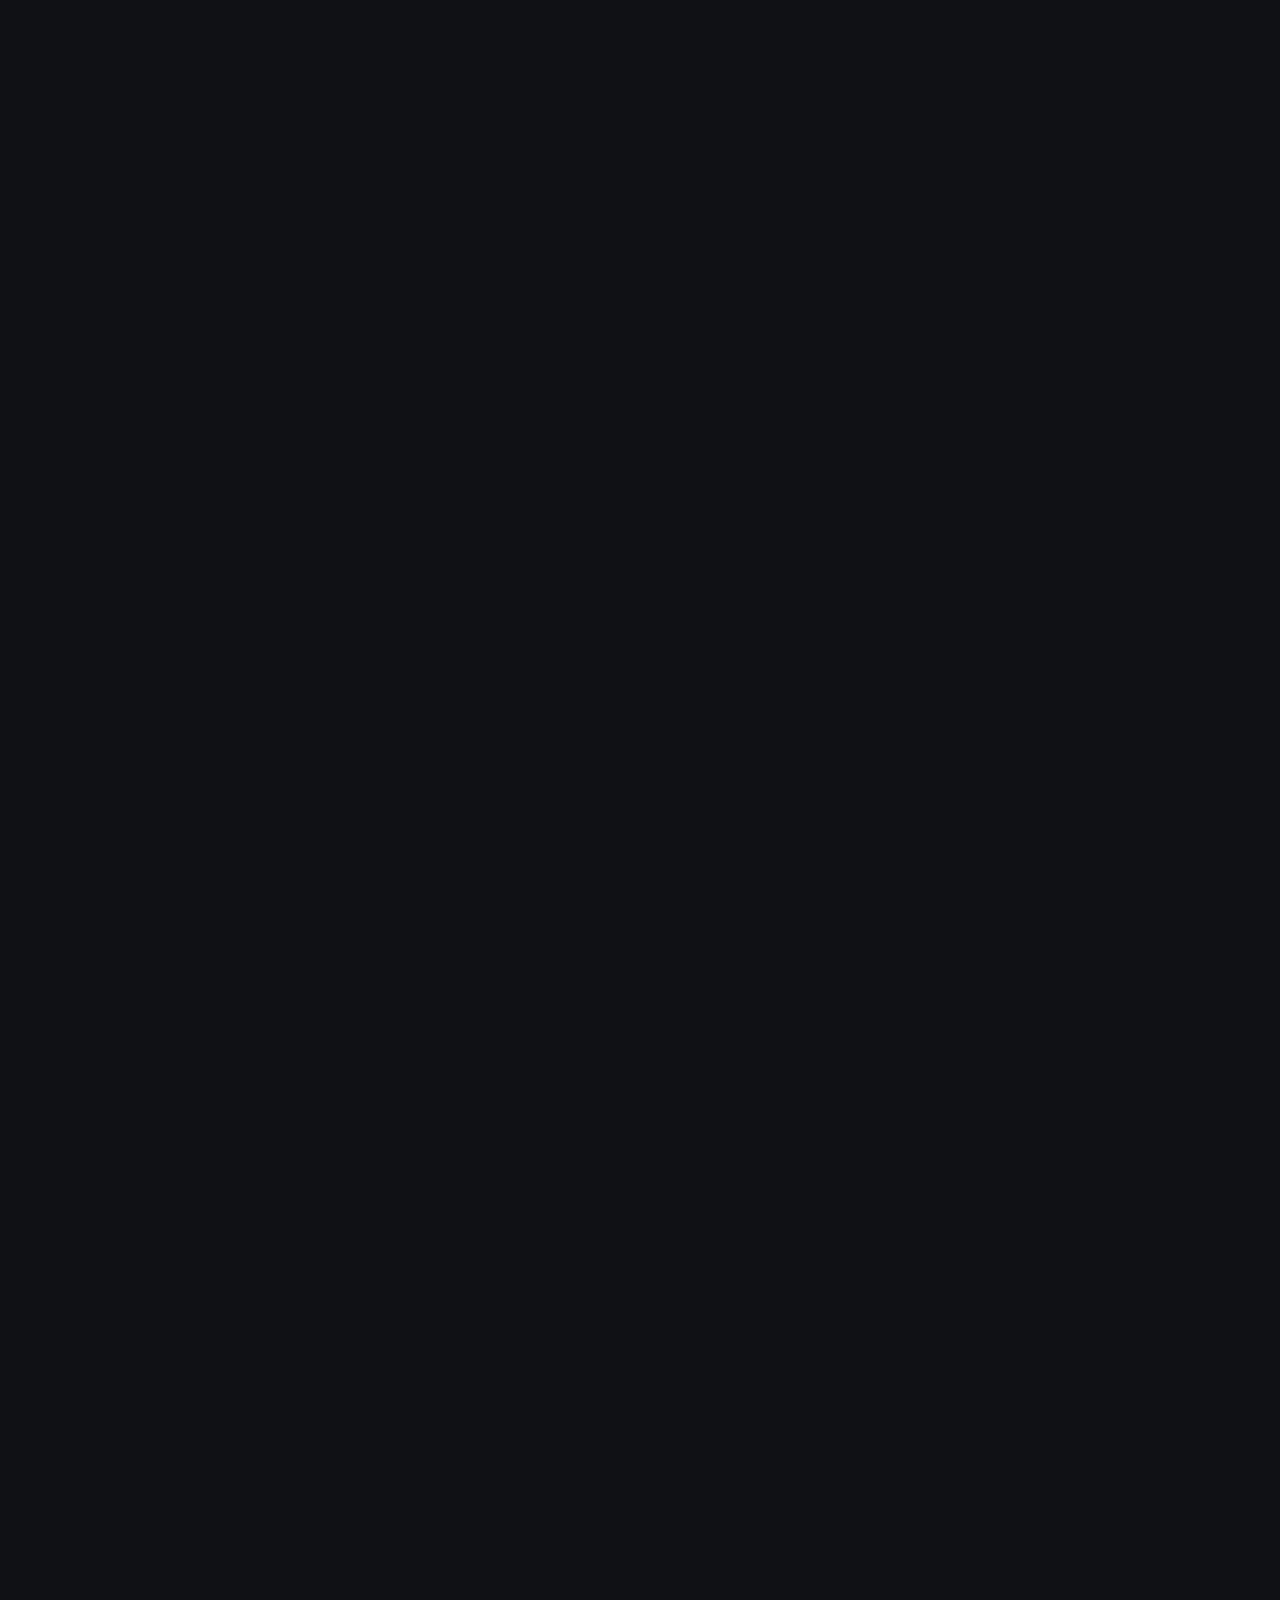
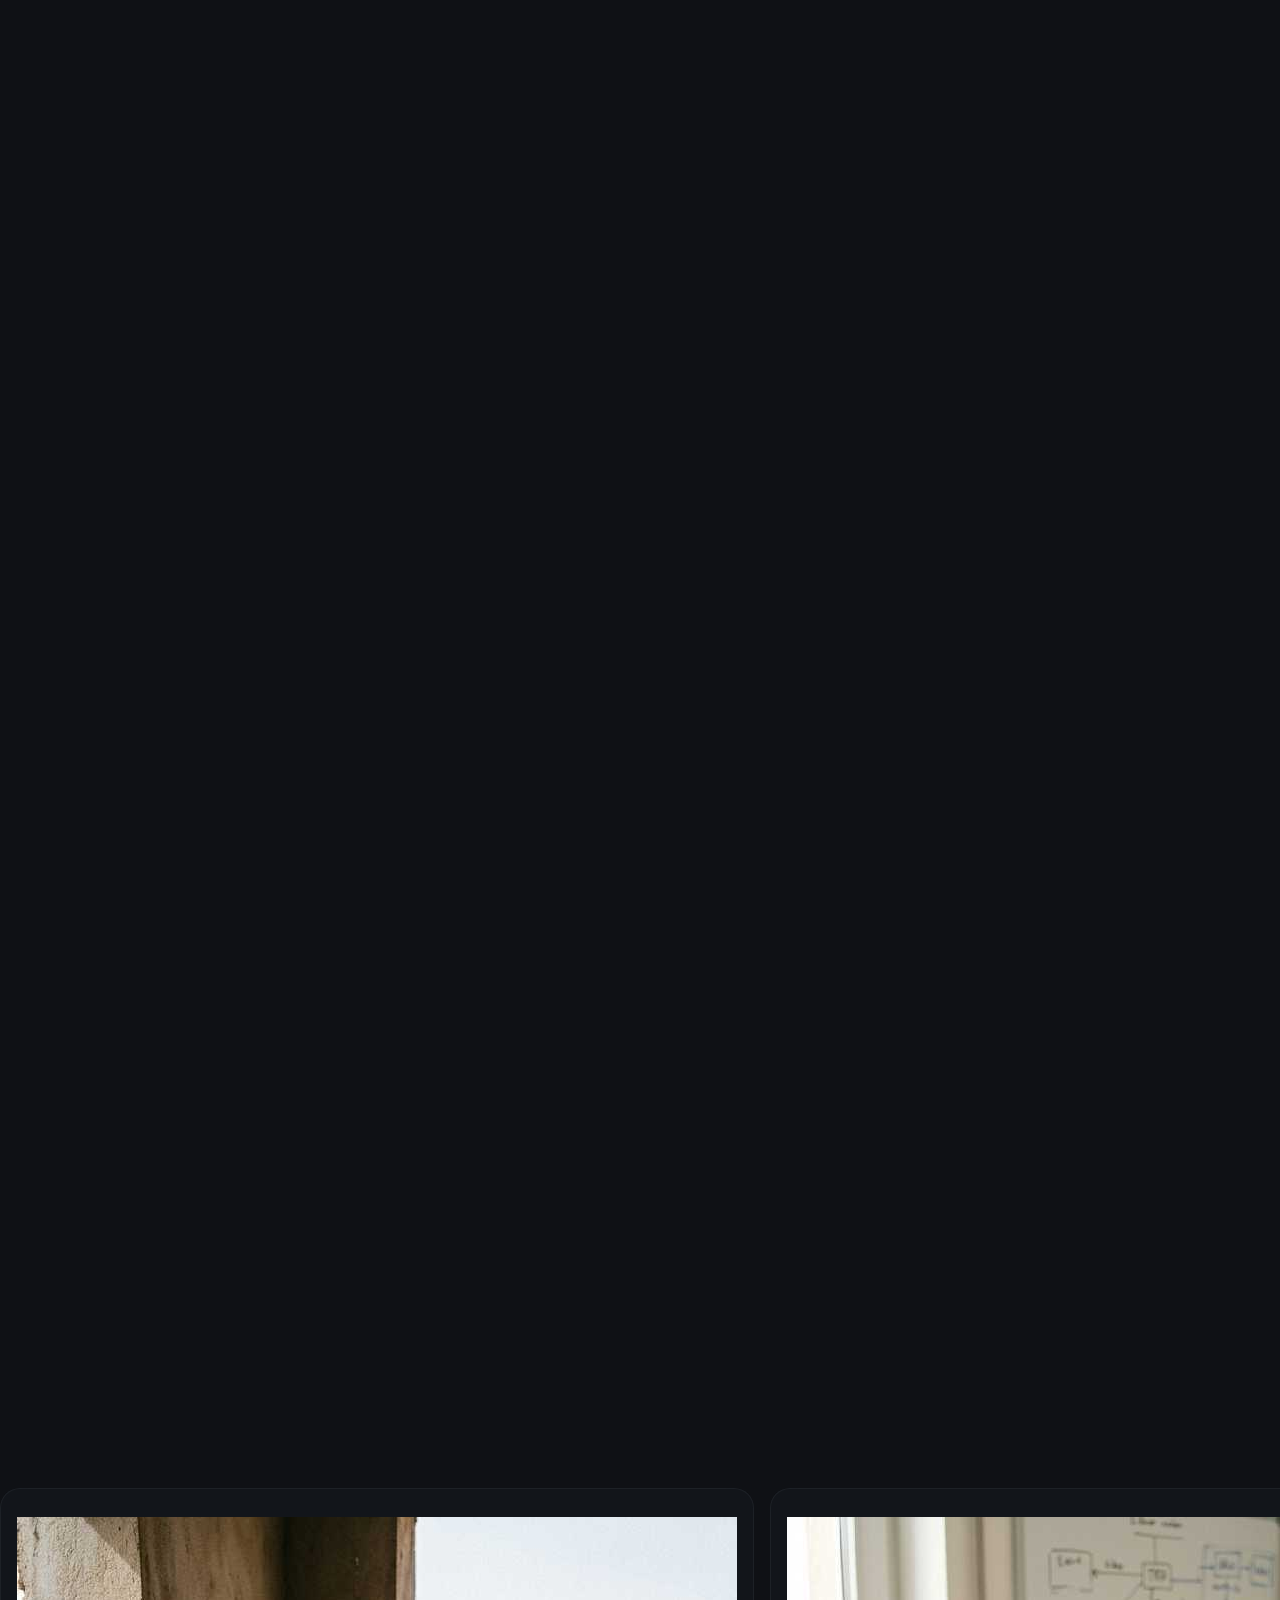
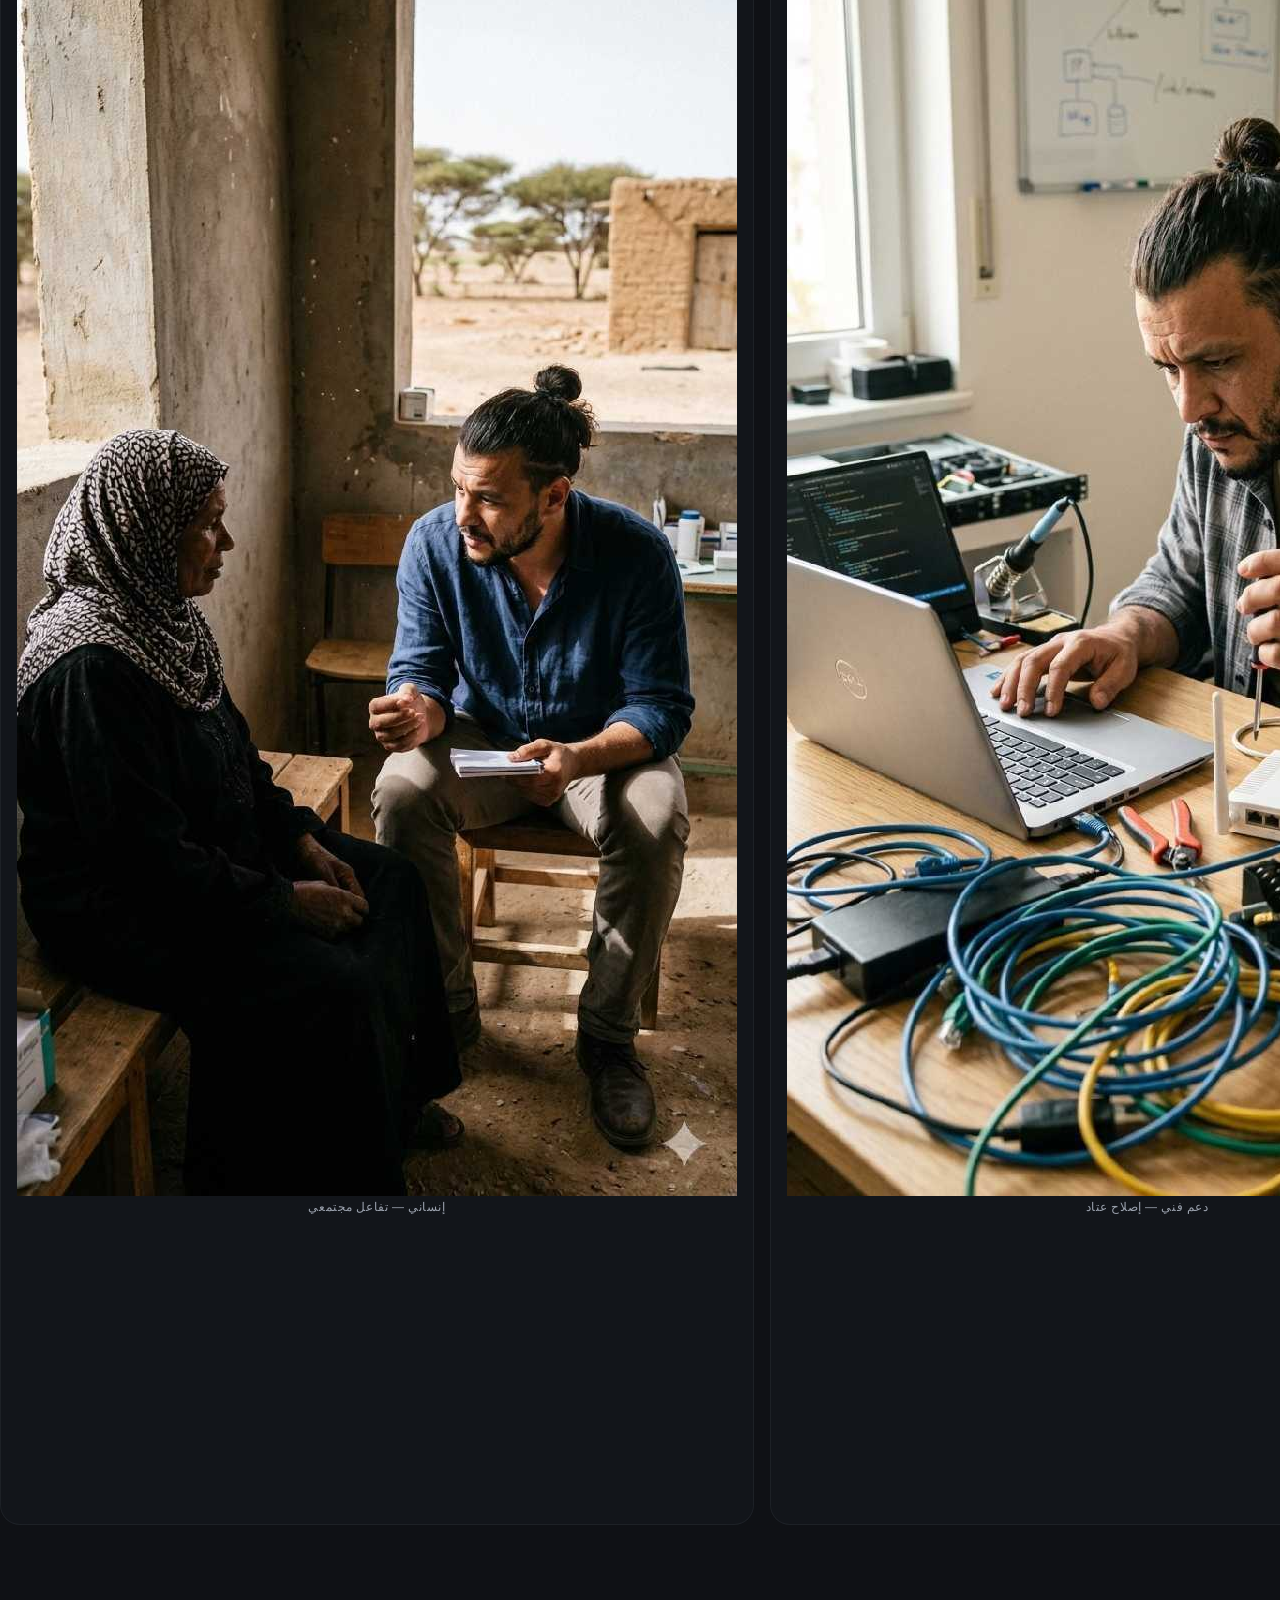
==== commit 8d78c3e0: "Add files via upload" ====
--- a/index-ar.html
+++ b/index-ar.html
@@ -28,11 +28,7 @@
     <li><a href="#gallery">معرض</a></li>
     <li><a href="#contact">تواصل</a></li>
   </ul>
-  <div class="lang-switch" style="display:flex;gap:14px;margin-left:20px;font-size:18px;align-items:center;">
-  <a href="index.html" title="English" style="text-decoration:none;opacity:0.5;">🇬🇧</a>
-  <a href="index-fr.html" title="Français" style="text-decoration:none;opacity:0.5;">🇫🇷</a>
-  <a href="index-ar.html" title="العربية" style="text-decoration:none;opacity:1;">🇩🇿</a>
-</div>
+  <div style="display:flex;gap:12px;margin-left:20px;font-size:10px;"><a href="index.html" style="color:var(--slate-warm);text-decoration:none;letter-spacing:0.15em;">EN</a><a href="index-fr.html" style="color:var(--slate-warm);text-decoration:none;letter-spacing:0.15em;">FR</a><a href="index-ar.html" style="color:var(--ivory);text-decoration:none;letter-spacing:0.15em;">AR</a></div>
   <a href="Mezili_Amine_CV.pdf" class="nav-cta" download>تحميل السيرة</a>
   <button class="nav-toggle" id="navToggle" aria-label="Toggle menu" aria-expanded="false">
     <span class="toggle-bar"></span><span class="toggle-bar"></span>
@@ -221,11 +217,7 @@
           <li>استرجاع البيانات واستعادة النظام</li>
           <li>بروتوكولات صيانة وقائية</li>
         </ul>
-  <div class="lang-switch" style="display:flex;gap:14px;margin-left:20px;font-size:18px;align-items:center;">
-  <a href="index.html" title="English" style="text-decoration:none;opacity:0.5;">🇬🇧</a>
-  <a href="index-fr.html" title="Français" style="text-decoration:none;opacity:0.5;">🇫🇷</a>
-  <a href="index-ar.html" title="العربية" style="text-decoration:none;opacity:1;">🇩🇿</a>
-</div>
+  <div style="display:flex;gap:12px;margin-left:20px;font-size:10px;"><a href="index.html" style="color:var(--slate-warm);text-decoration:none;letter-spacing:0.15em;">EN</a><a href="index-fr.html" style="color:var(--slate-warm);text-decoration:none;letter-spacing:0.15em;">FR</a><a href="index-ar.html" style="color:var(--ivory);text-decoration:none;letter-spacing:0.15em;">AR</a></div>
       </div>
 
       <div class="pricing-card featured reveal reveal-d2">
@@ -238,11 +230,7 @@
           <li>توثيق وتدريب المستخدمين</li>
           <li>دعم مستمر وحل المشكلات</li>
         </ul>
-  <div class="lang-switch" style="display:flex;gap:14px;margin-left:20px;font-size:18px;align-items:center;">
-  <a href="index.html" title="English" style="text-decoration:none;opacity:0.5;">🇬🇧</a>
-  <a href="index-fr.html" title="Français" style="text-decoration:none;opacity:0.5;">🇫🇷</a>
-  <a href="index-ar.html" title="العربية" style="text-decoration:none;opacity:1;">🇩🇿</a>
-</div>
+  <div style="display:flex;gap:12px;margin-left:20px;font-size:10px;"><a href="index.html" style="color:var(--slate-warm);text-decoration:none;letter-spacing:0.15em;">EN</a><a href="index-fr.html" style="color:var(--slate-warm);text-decoration:none;letter-spacing:0.15em;">FR</a><a href="index-ar.html" style="color:var(--ivory);text-decoration:none;letter-spacing:0.15em;">AR</a></div>
       </div>
 
       <div class="pricing-card reveal reveal-d3">
@@ -254,11 +242,7 @@
           <li>تكامل الأنظمة</li>
           <li>تدريب الفرق المحلية</li>
         </ul>
-  <div class="lang-switch" style="display:flex;gap:14px;margin-left:20px;font-size:18px;align-items:center;">
-  <a href="index.html" title="English" style="text-decoration:none;opacity:0.5;">🇬🇧</a>
-  <a href="index-fr.html" title="Français" style="text-decoration:none;opacity:0.5;">🇫🇷</a>
-  <a href="index-ar.html" title="العربية" style="text-decoration:none;opacity:1;">🇩🇿</a>
-</div>
+  <div style="display:flex;gap:12px;margin-left:20px;font-size:10px;"><a href="index.html" style="color:var(--slate-warm);text-decoration:none;letter-spacing:0.15em;">EN</a><a href="index-fr.html" style="color:var(--slate-warm);text-decoration:none;letter-spacing:0.15em;">FR</a><a href="index-ar.html" style="color:var(--ivory);text-decoration:none;letter-spacing:0.15em;">AR</a></div>
       </div>
     </div>
   </section>
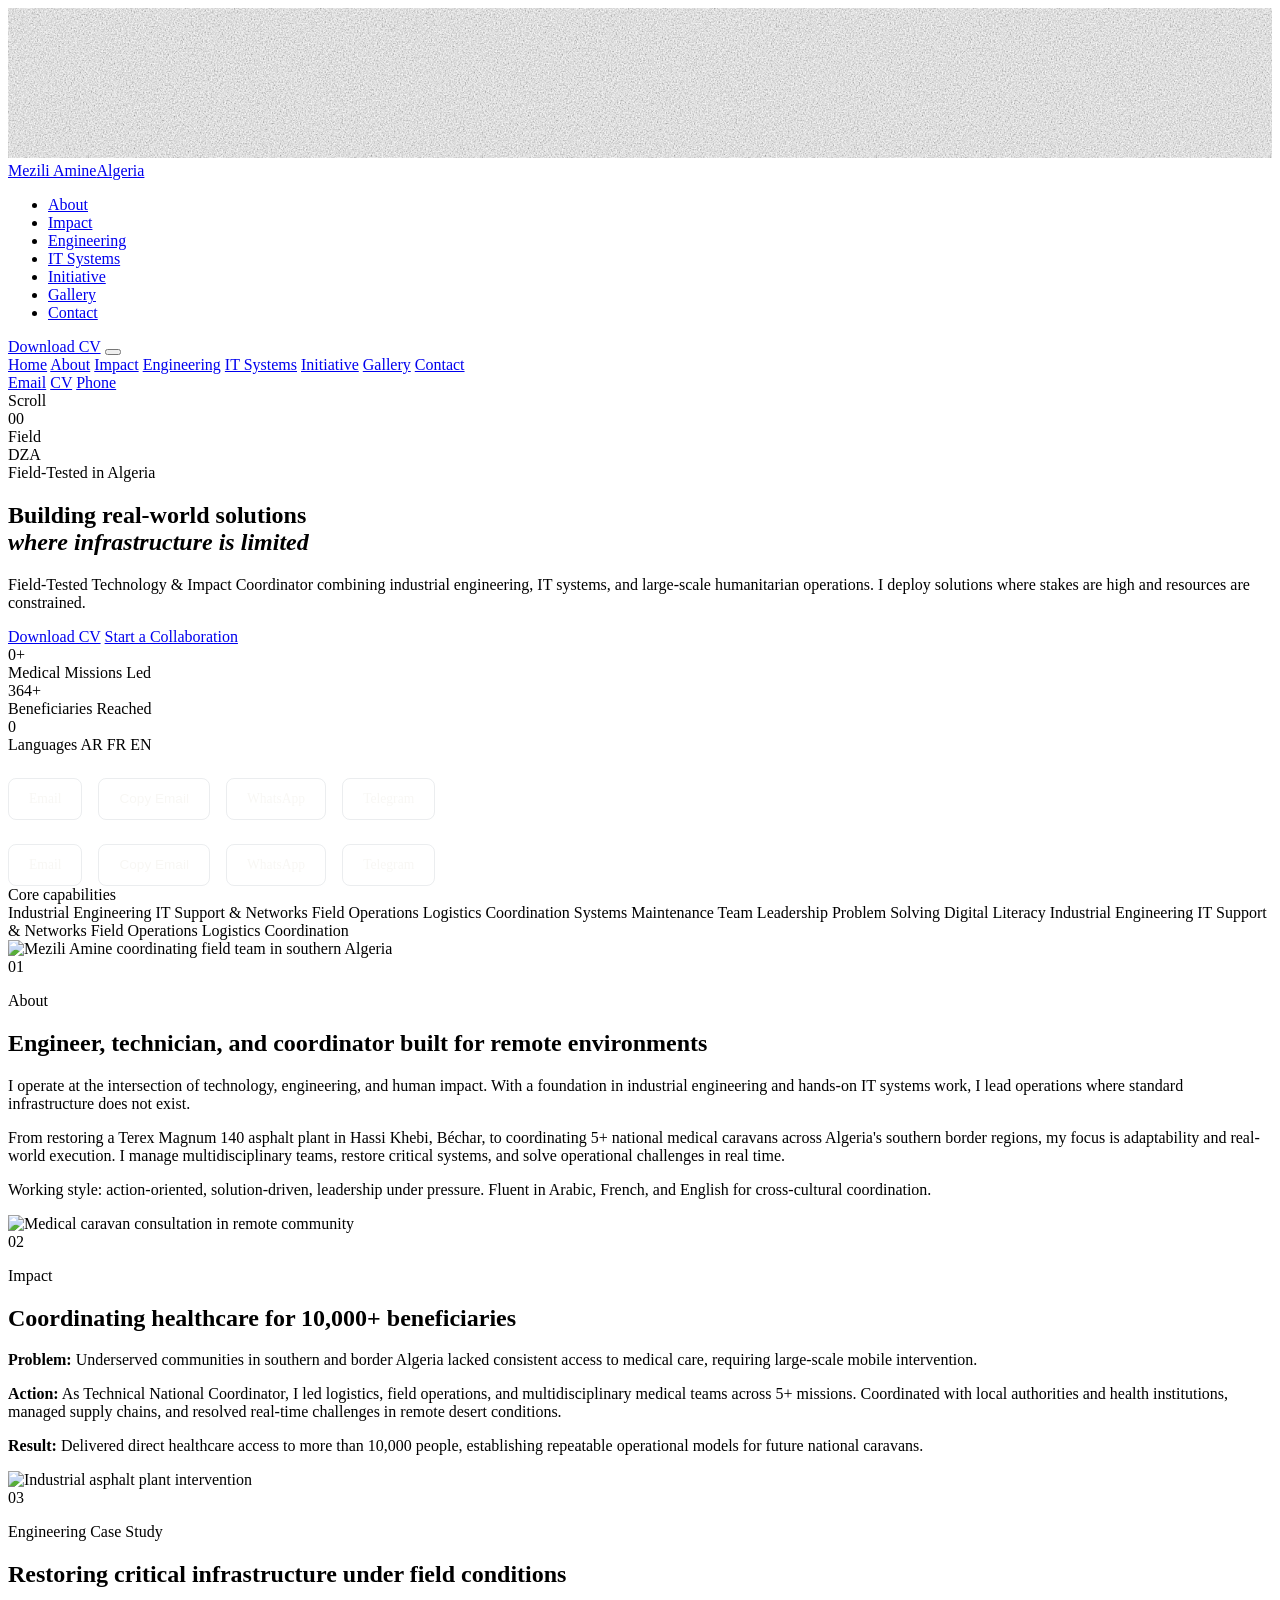
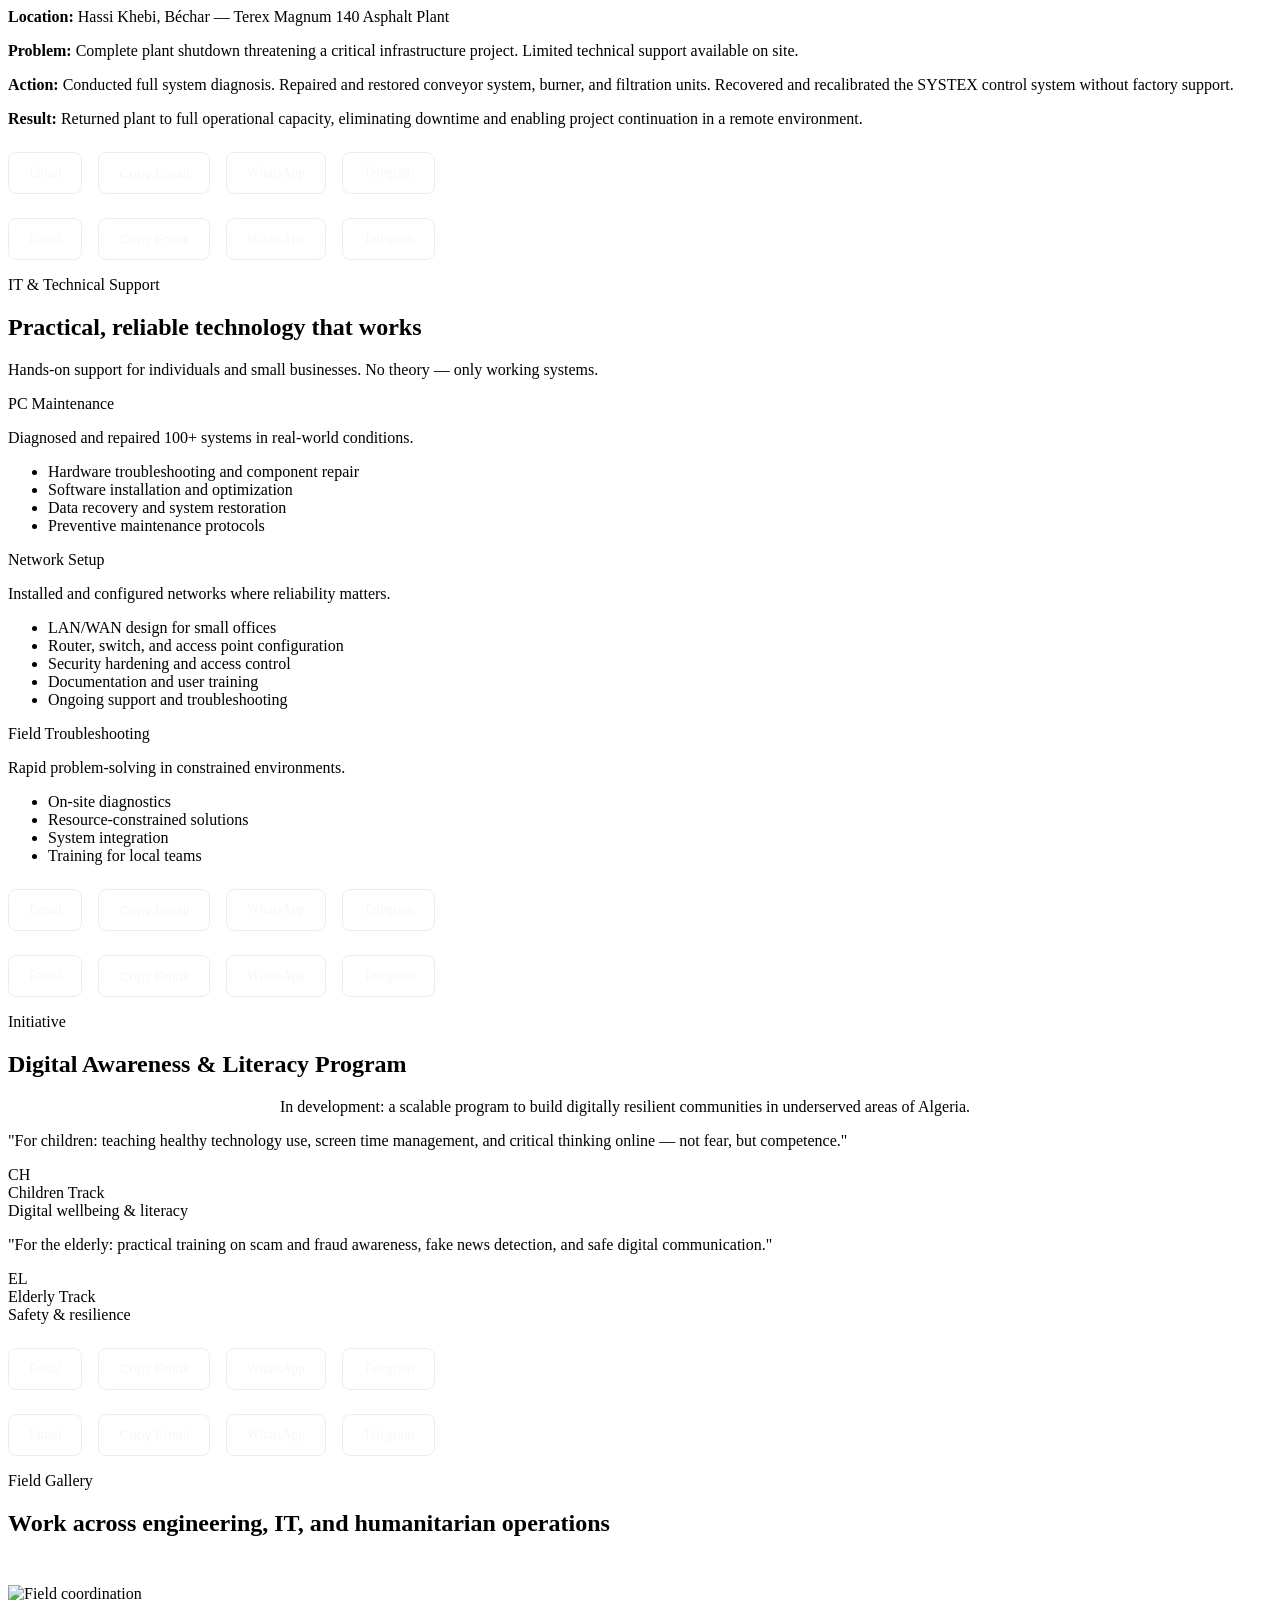
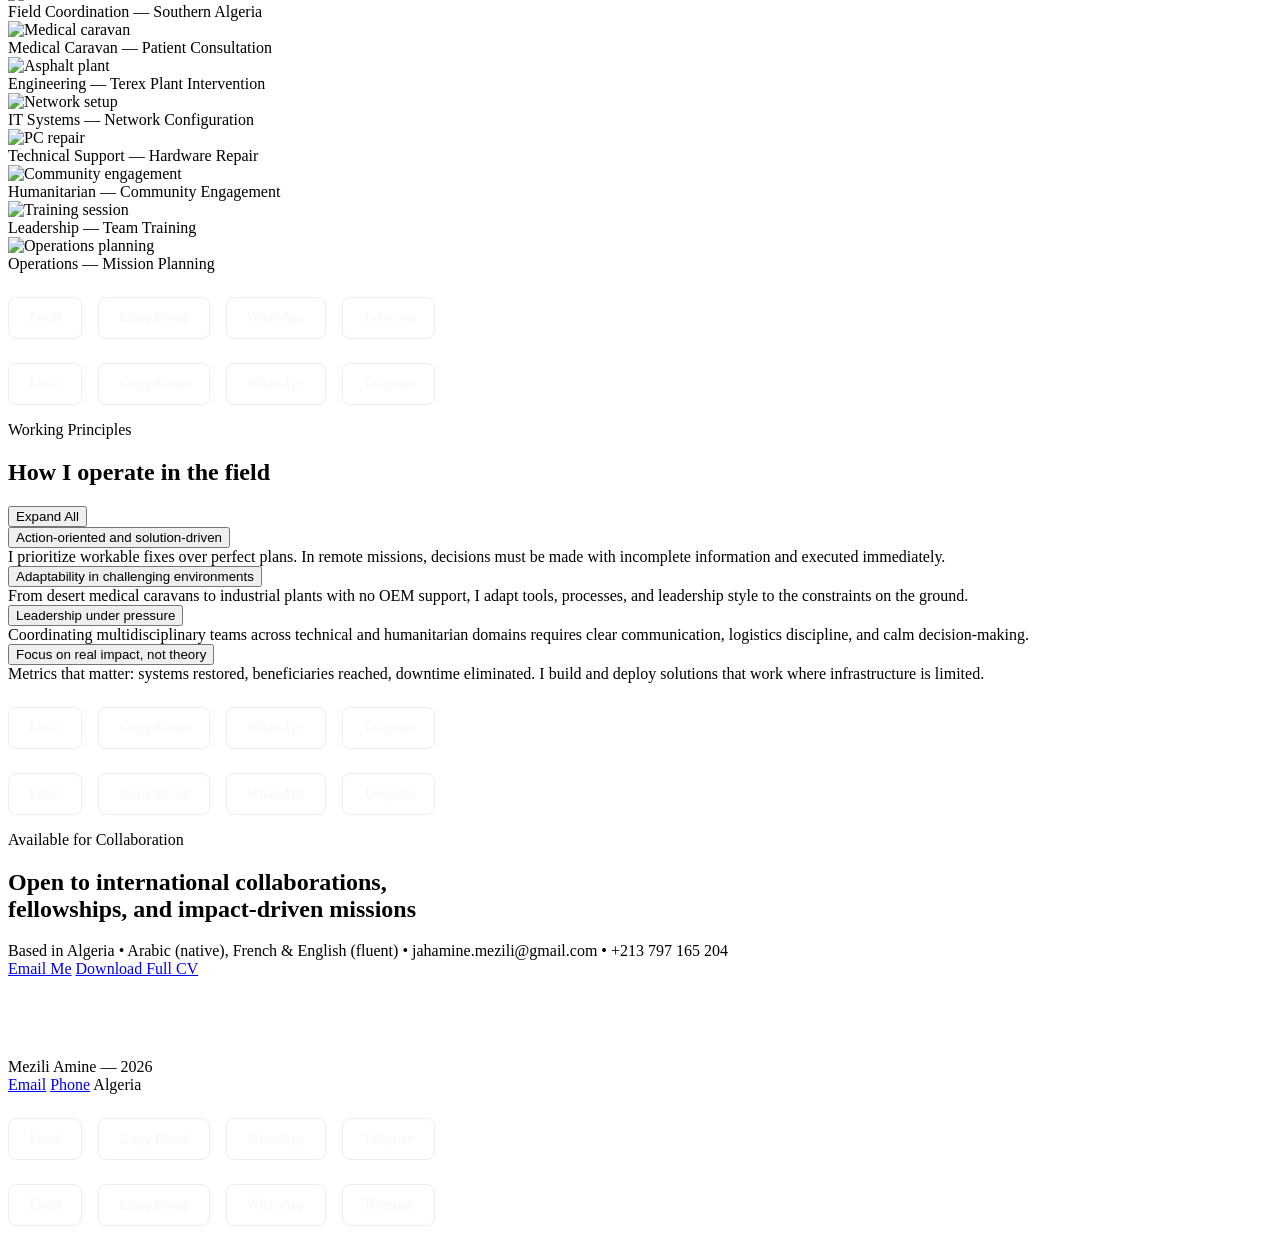
==== commit af61febd: "Final add files" ====
--- a/index-ar.html
+++ b/index-ar.html
@@ -1,13 +1,31 @@
 <!DOCTYPE html>
-<html lang="ar" dir="rtl">
+<html lang="ar">
 <head>
 <meta charset="UTF-8">
 <meta name="viewport" content="width=device-width, initial-scale=1.0">
-<title>مزيلي أمين — منسق التكنولوجيا والتأثير الميداني</title>
+<title>Mezili Amine — Technology & Impact Coordinator</title>
 <link rel="preconnect" href="https://fonts.googleapis.com">
 <link href="https://fonts.googleapis.com/css2?family=Montserrat:wght@300;400;500;600;700&display=swap" rel="stylesheet">
 <link rel="stylesheet" href="templatemo-621-luminary-style.css">
-</head>
+<meta name="description" content="Amine Mezili portfolio – Industrial Engineer and IT Specialist based in Algeria. متخصص في الصيانة الصناعية، حلول تكنولوجيا المعلومات، التسويق الرقمي، وإدارة المشاريع الإنسانية. خبرة في تنسيق قوافل طبية كبرى ومشاريع رقمية ذات تأثير اجتماعي.">
+<meta name="keywords" content="Amine Mezili, industrial engineer Algeria, IT specialist Algeria, digital marketing Algeria, project coordinator Algeria, maintenance industrielle Algérie, ingénieur industriel Oran, IT support Algeria, humanitarian projects Algeria, medical caravan Algeria, Mezili portfolio">
+<meta property="og:title" content="Amine Mezili | Industrial Engineer & IT Specialist">
+<meta property="og:description" content="Portfolio of Amine Mezili – Engineering, IT, digital marketing, and humanitarian project leadership in Algeria.">
+<meta property="og:type" content="website">
+<meta property="og:url" content="index.html">
+<meta property="og:image" content="images/hero-portrait.jpg">
+<script type="application/ld+json">{"@context":"https://schema.org","@type":"Person","name":"Amine Mezili","jobTitle":"Industrial Engineer & IT Specialist","address":{"@type":"PostalAddress","addressCountry":"DZ"},"email":"mailto:jahamine.mezili@gmail.com","telephone":"+213-797-165-204","sameAs":["https://t.me/JAHMAMMON"]}</script>
+<script>(function(){const s=['en','ar','ru'],c=document.documentElement.lang,v=localStorage.getItem('lang');if(v&&s.includes(v)&&v!==c){location.href=v==='en'?'index.html':`index-${v}.html`;return}if(!v){const b=navigator.language.slice(0,2),m={en:'en',ar:'ar',ru:'ru'},t=m[b];if(t&&t!==c&&s.includes(t)){localStorage.setItem('lang',t);location.href=t==='en'?'index.html':`index-${t}.html`}}})();function setLang(l){localStorage.setItem('lang',l)}</script>
+<script>function copyEmail(e){e.preventDefault();navigator.clipboard.writeText('jahamine.mezili@gmail.com');const b=e.target,o=b.textContent;b.textContent='Copied! ✓';setTimeout(()=>b.textContent=o,2000)}function toggleNav(){document.querySelector('.nav-menu').classList.toggle('active')}</script><meta name="description" content="أمين مزيلي – مهندس صناعي ومتخصص تكنولوجيا المعلومات في الجزائر. متخصص في الصيانة الصناعية، حلول تكنولوجيا المعلومات، التسويق الرقمي، وإدارة المشاريع الإنسانية.">
+<meta name="keywords" content="Amine Mezili, industrial engineer Algeria, IT specialist Algeria, digital marketing Algeria, project coordinator Algeria, maintenance industrielle Algérie, ingénieur industriel Oran, IT support Algeria, humanitarian projects Algeria, medical caravan Algeria, Mezili portfolio">
+<meta property="og:title" content="أمين مزيلي | مهندس صناعي ومتخصص IT">
+<meta property="og:description" content="محفظة أمين مزيلي – الهندسة، تكنولوجيا المعلومات، التسويق الرقمي، وقيادة المشاريع الإنسانية في الجزائر.">
+<meta property="og:type" content="website">
+<meta property="og:url" content="index-ar.html">
+<meta property="og:image" content="images/hero-portrait.jpg">
+<script type="application/ld+json">{"@context":"https://schema.org","@type":"Person","name":"Amine Mezili","jobTitle":"Industrial Engineer & IT Specialist","address":{"@type":"PostalAddress","addressCountry":"DZ"},"email":"mailto:jahamine.mezili@gmail.com","telephone":"+213-797-165-204","sameAs":["https://t.me/JAHMAMMON"]}</script>
+<script>(function(){const s=['en','ar','ru'],c=document.documentElement.lang,v=localStorage.getItem('lang');if(v&&s.includes(v)&&v!==c){location.href=v==='en'?'index.html':`index-${v}.html`;return}if(!v){const b=navigator.language.slice(0,2),m={en:'en',ar:'ar',ru:'ru'},t=m[b];if(t&&t!==c&&s.includes(t)){localStorage.setItem('lang',t);location.href=t==='en'?'index.html':`index-${t}.html`}}})();function setLang(l){localStorage.setItem('lang',l)}</script>
+<script>function copyEmail(e){e.preventDefault();navigator.clipboard.writeText('jahamine.mezili@gmail.com');const b=e.target,o=b.textContent;b.textContent='Copied! ✓';setTimeout(()=>b.textContent=o,2000)}function toggleNav(){document.querySelector('nav.nav-menu').classList.toggle('active')}</script></head>
 <body>
 
 <svg class="grain" width="100%" height="100%">
@@ -18,18 +36,17 @@
 
 <!-- Nav -->
 <nav class="top-nav" id="topNav">
-  <a href="#" class="nav-brand">مزيلي أمين<span>الجزائر</span></a>
+  <a href="#" class="nav-brand">Mezili Amine<span>Algeria</span></a>
   <ul class="nav-links">
-    <li><a href="#about">نبذة</a></li>
-    <li><a href="#impact">الأثر</a></li>
-    <li><a href="#engineering">الهندسة</a></li>
-    <li><a href="#it">أنظمة تقنية</a></li>
-    <li><a href="#initiative">مبادرة</a></li>
-    <li><a href="#gallery">معرض</a></li>
-    <li><a href="#contact">تواصل</a></li>
+    <li><a href="#about">About</a></li>
+    <li><a href="#impact">Impact</a></li>
+    <li><a href="#engineering">Engineering</a></li>
+    <li><a href="#it">IT Systems</a></li>
+    <li><a href="#initiative">Initiative</a></li>
+    <li><a href="#gallery">Gallery</a></li>
+    <li><a href="#contact">Contact</a></li>
   </ul>
-  <div style="display:flex;gap:12px;margin-left:20px;font-size:10px;"><a href="index.html" style="color:var(--slate-warm);text-decoration:none;letter-spacing:0.15em;">EN</a><a href="index-fr.html" style="color:var(--slate-warm);text-decoration:none;letter-spacing:0.15em;">FR</a><a href="index-ar.html" style="color:var(--ivory);text-decoration:none;letter-spacing:0.15em;">AR</a></div>
-  <a href="Mezili_Amine_CV.pdf" class="nav-cta" download>تحميل السيرة</a>
+  <a href="Mezili_Amine_CV.pdf" class="nav-cta" download>Download CV</a>
   <button class="nav-toggle" id="navToggle" aria-label="Toggle menu" aria-expanded="false">
     <span class="toggle-bar"></span><span class="toggle-bar"></span>
   </button>
@@ -88,48 +105,59 @@
     <div class="hero-grid"></div>
     <div class="hero-badge">
       <div class="hero-badge-dot"></div>
-      <span>خبرة ميدانية في الجزائر</span>
-    </div>
-    <h1>بناء حلول واقعية<br><em>حيث تكون البنية التحتية محدودة</em></h1>
+      <span>Field-Tested in Algeria</span>
+    </div>
+    <h1>Building real-world solutions<br><em>where infrastructure is limited</em></h1>
     <p class="hero-sub">
-      منسق تكنولوجيا وتأثير ميداني يجمع بين الهندسة الصناعية وأنظمة المعلومات والعمليات الإنسانية واسعة النطاق. أنفذ حلولاً حيث تكون المخاطر عالية والموارد محدودة.
+      Field-Tested Technology & Impact Coordinator combining industrial engineering, IT systems, and large-scale humanitarian operations. I deploy solutions where stakes are high and resources are constrained.
     </p>
     <div class="hero-ctas">
-      <a href="Mezili_Amine_CV.pdf" class="btn-primary" download>تحميل السيرة</a>
-      <a href="#contact" class="btn-secondary">ابدأ تعاوناً</a>
+      <a href="Mezili_Amine_CV.pdf" class="btn-primary" download>Download CV</a>
+      <a href="#contact" class="btn-secondary">Start a Collaboration</a>
     </div>
     <div class="hero-metrics">
       <div class="metric">
         <div class="metric-value"><span class="counter" data-target="5" data-decimals="0">0</span><span>+</span></div>
-        <div class="metric-label">مهمات طبية</div>
+        <div class="metric-label">Medical Missions Led</div>
       </div>
       <div class="metric">
         <div class="metric-value"><span class="counter" data-target="10000" data-decimals="0">0</span><span>+</span></div>
-        <div class="metric-label">مستفيد</div>
+        <div class="metric-label">Beneficiaries Reached</div>
       </div>
       <div class="metric">
         <div class="metric-value"><span class="counter" data-target="3" data-decimals="0">0</span></div>
-        <div class="metric-label">اللغات عربية فرنسية إنجليزية</div>
-      </div>
-    </div>
-  </section>
-
+        <div class="metric-label">Languages AR FR EN</div>
+      <div class="contact-actions">
+          <a href="mailto:jahamine.mezili@gmail.com" class="contact-btn">Email</a>
+          <button onclick="copyEmail(event)" class="contact-btn">Copy Email</button>
+          <a href="https://wa.me/213797165204" class="contact-btn" target="_blank" rel="noopener">WhatsApp</a>
+          <a href="https://t.me/JAHMAMMON" class="contact-btn" target="_blank" rel="noopener">Telegram</a>
+        </div>
+        <div class="contact-actions">
+          <a href="mailto:jahamine.mezili@gmail.com" class="contact-btn">Email</a>
+          <button onclick="copyEmail(event)" class="contact-btn">Copy Email</button>
+          <a href="https://wa.me/213797165204" class="contact-btn" target="_blank" rel="noopener">WhatsApp</a>
+          <a href="https://t.me/JAHMAMMON" class="contact-btn" target="_blank" rel="noopener">Telegram</a>
+        </div>
+        </div>
+        </div>
+        </section>
   <!-- SKILLS TICKER -->
   <div class="logo-ticker reveal">
-    <div class="logo-ticker-label">القدرات الأساسية</div>
+    <div class="logo-ticker-label">Core capabilities</div>
     <div class="ticker-track" id="tickerTrack">
-      <span class="ticker-item">الهندسة الصناعية</span><span class="ticker-dot"></span>
-      <span class="ticker-item">دعم تقني وشبكات</span><span class="ticker-dot"></span>
-      <span class="ticker-item">عمليات ميدانية</span><span class="ticker-dot"></span>
-      <span class="ticker-item">تنسيق لوجستي</span><span class="ticker-dot"></span>
-      <span class="ticker-item">صيانة الأنظمة</span><span class="ticker-dot"></span>
-      <span class="ticker-item">قيادة الفرق</span><span class="ticker-dot"></span>
-      <span class="ticker-item">حل المشكلات</span><span class="ticker-dot"></span>
-      <span class="ticker-item">محو أمية رقمية</span><span class="ticker-dot"></span>
-      <span class="ticker-item">الهندسة الصناعية</span><span class="ticker-dot"></span>
-      <span class="ticker-item">دعم تقني وشبكات</span><span class="ticker-dot"></span>
-      <span class="ticker-item">عمليات ميدانية</span><span class="ticker-dot"></span>
-      <span class="ticker-item">تنسيق لوجستي</span><span class="ticker-dot"></span>
+      <span class="ticker-item">Industrial Engineering</span><span class="ticker-dot"></span>
+      <span class="ticker-item">IT Support & Networks</span><span class="ticker-dot"></span>
+      <span class="ticker-item">Field Operations</span><span class="ticker-dot"></span>
+      <span class="ticker-item">Logistics Coordination</span><span class="ticker-dot"></span>
+      <span class="ticker-item">Systems Maintenance</span><span class="ticker-dot"></span>
+      <span class="ticker-item">Team Leadership</span><span class="ticker-dot"></span>
+      <span class="ticker-item">Problem Solving</span><span class="ticker-dot"></span>
+      <span class="ticker-item">Digital Literacy</span><span class="ticker-dot"></span>
+      <span class="ticker-item">Industrial Engineering</span><span class="ticker-dot"></span>
+      <span class="ticker-item">IT Support & Networks</span><span class="ticker-dot"></span>
+      <span class="ticker-item">Field Operations</span><span class="ticker-dot"></span>
+      <span class="ticker-item">Logistics Coordination</span><span class="ticker-dot"></span>
     </div>
   </div>
 
@@ -137,230 +165,282 @@
   <section class="section" id="about">
     <div class="feature reveal">
       <div class="feature-visual">
-        <img src="images/about-field.jpg" alt="Mezili Amine coordinating field team in southern Algeria">
+        <img loading="lazy" src="images/about-field.jpg" alt="Mezili Amine coordinating field team in southern Algeria">
       </div>
       <div class="feature-content">
         <div class="feature-number">01</div>
-        <p class="section-tag">نبذة</p>
-        <h2 class="section-title">مهندس وفني ومنسق <strong>للبيئات النائية</strong></h2>
-        <p class="section-body">
-          أعمل عند تقاطع التكنولوجيا والهندسة والأثر الإنساني. بخلفية في الهندسة الصناعية وخبرة عملية في أنظمة تقنية المعلومات، أقود عمليات حيث لا توجد بنية تحتية قياسية.
-        </p>
-        <p class="section-body">
-          من إعادة تشغيل مصنع إسفلت Terex Magnum 140 في حاسي خبي ببشار، إلى تنسيق أكثر من 5 قوافل طبية وطنية عبر جنوب الجزائر، تركيزي على التكيف والتنفيذ الواقعي. أدير فرقاً متعددة التخصصات، أستعيد الأنظمة الحرجة، وأحل التحديات التشغيلية فوراً.
-        </p>
-        <p class="section-body">
-          أسلوب العمل: عملي، موجه للحلول، قيادة تحت الضغط. أتحدث العربية والفرنسية والإنجليزية بطلاقة للتنسيق بين الثقافات.
+        <p class="section-tag">About</p>
+        <h2 class="section-title">Engineer, technician, and coordinator <strong>built for remote environments</strong></h2>
+        <p class="section-body">
+          I operate at the intersection of technology, engineering, and human impact. With a foundation in industrial engineering and hands-on IT systems work, I lead operations where standard infrastructure does not exist.
+        </p>
+        <p class="section-body">
+          From restoring a Terex Magnum 140 asphalt plant in Hassi Khebi, Béchar, to coordinating 5+ national medical caravans across Algeria's southern border regions, my focus is adaptability and real-world execution. I manage multidisciplinary teams, restore critical systems, and solve operational challenges in real time.
+        </p>
+        <p class="section-body">
+          Working style: action-oriented, solution-driven, leadership under pressure. Fluent in Arabic, French, and English for cross-cultural coordination.
         </p>
       </div>
     </div>
 
     <div class="feature reverse reveal" id="impact">
       <div class="feature-visual">
-        <img src="images/impact-medical.jpg" alt="Medical caravan consultation in remote community">
+        <img loading="lazy" src="images/impact-medical.jpg" alt="Medical caravan consultation in remote community">
       </div>
       <div class="feature-content">
         <div class="feature-number">02</div>
-        <p class="section-tag">الأثر</p>
-        <h2 class="section-title">تنسيق الرعاية الصحية لأكثر من <strong>10,000 مستفيد</strong></h2>
-        <p class="section-body">
-          <strong>المشكلة:</strong> مجتمعات نائية في جنوب وحدود الجزائر تفتقر لوصول منتظم للرعاية، ما يتطلب تدخلاً متنقلاً واسعاً.
-        </p>
-        <p class="section-body">
-          <strong>الإجراء:</strong> كمنسق تقني وطني، قدت اللوجستيك والعمليات الميدانية والفرق الطبية عبر أكثر من 5 مهمات. نسقت مع السلطات المحلية والمؤسسات الصحية، وأدرت سلاسل الإمداد وحللت التحديات في ظروف صحراوية.
-        </p>
-        <p class="section-body">
-          <strong>النتيجة:</strong> وصول مباشر للرعاية لأكثر من 10,000 شخص، مع نماذج تشغيلية قابلة للتكرار.
+        <p class="section-tag">Impact</p>
+        <h2 class="section-title">Coordinating healthcare for <strong>10,000+ beneficiaries</strong></h2>
+        <p class="section-body">
+          <strong>Problem:</strong> Underserved communities in southern and border Algeria lacked consistent access to medical care, requiring large-scale mobile intervention.
+        </p>
+        <p class="section-body">
+          <strong>Action:</strong> As Technical National Coordinator, I led logistics, field operations, and multidisciplinary medical teams across 5+ missions. Coordinated with local authorities and health institutions, managed supply chains, and resolved real-time challenges in remote desert conditions.
+        </p>
+        <p class="section-body">
+          <strong>Result:</strong> Delivered direct healthcare access to more than 10,000 people, establishing repeatable operational models for future national caravans.
         </p>
       </div>
     </div>
 
     <div class="feature reveal" id="engineering">
       <div class="feature-visual">
-        <img src="images/engineering-plant.jpg" alt="Industrial asphalt plant intervention">
+        <img loading="lazy" src="images/engineering-plant.jpg" alt="Industrial asphalt plant intervention">
       </div>
       <div class="feature-content">
         <div class="feature-number">03</div>
-        <p class="section-tag">دراسة هندسية</p>
-        <h2 class="section-title">استعادة بنية تحتية حرجة <strong>في ظروف ميدانية</strong></h2>
-        <p class="section-body">
-          <strong>الموقع:</strong> حاسي خبي، بشار — مصنع إسفلت Terex Magnum 140
-        </p>
-        <p class="section-body">
-          <strong>المشكلة:</strong> توقف كامل يهدد مشروع بنية تحتية. دعم فني محدود في الموقع.
-        </p>
-        <p class="section-body">
-          <strong>الإجراء:</strong> تشخيص شامل. إصلاح الناقل والمحرقة ووحدات الترشيح. استعادة ومعايرة نظام التحكم SYSTEX دون دعم المصنع.
-        </p>
-        <p class="section-body">
-          <strong>النتيجة:</strong> عودة للطاقة التشغيلية الكاملة وإلغاء التوقف في بيئة نائية.
-        </p>
-      </div>
-    </div>
-  </section>
-
+        <p class="section-tag">Engineering Case Study</p>
+        <h2 class="section-title">Restoring critical infrastructure <strong>under field conditions</strong></h2>
+        <p class="section-body">
+          <strong>Location:</strong> Hassi Khebi, Béchar — Terex Magnum 140 Asphalt Plant
+        </p>
+        <p class="section-body">
+          <strong>Problem:</strong> Complete plant shutdown threatening a critical infrastructure project. Limited technical support available on site.
+        </p>
+        <p class="section-body">
+          <strong>Action:</strong> Conducted full system diagnosis. Repaired and restored conveyor system, burner, and filtration units. Recovered and recalibrated the SYSTEX control system without factory support.
+        </p>
+        <p class="section-body">
+          <strong>Result:</strong> Returned plant to full operational capacity, eliminating downtime and enabling project continuation in a remote environment.
+        </p>
+      <div class="contact-actions">
+          <a href="mailto:jahamine.mezili@gmail.com" class="contact-btn">Email</a>
+          <button onclick="copyEmail(event)" class="contact-btn">Copy Email</button>
+          <a href="https://wa.me/213797165204" class="contact-btn" target="_blank" rel="noopener">WhatsApp</a>
+          <a href="https://t.me/JAHMAMMON" class="contact-btn" target="_blank" rel="noopener">Telegram</a>
+        </div>
+        <div class="contact-actions">
+          <a href="mailto:jahamine.mezili@gmail.com" class="contact-btn">Email</a>
+          <button onclick="copyEmail(event)" class="contact-btn">Copy Email</button>
+          <a href="https://wa.me/213797165204" class="contact-btn" target="_blank" rel="noopener">WhatsApp</a>
+          <a href="https://t.me/JAHMAMMON" class="contact-btn" target="_blank" rel="noopener">Telegram</a>
+        </div>
+        </div>
+        </div>
+        </section>
   <div class="silk-divider reveal"></div>
 
   <!-- IT SYSTEMS -->
   <section class="section section-center" id="it">
     <p class="section-tag reveal">IT & Technical Support</p>
-    <h2 class="section-title reveal reveal-d1">تقنية <strong>عملية وموثوقة</strong></h2>
-    <p class="section-body reveal reveal-d2">دعم عملي للأفراد والشركات الصغيرة. بلا نظرية — أنظمة تعمل فقط.</p>
+    <h2 class="section-title reveal reveal-d1">Practical, reliable <strong>technology that works</strong></h2>
+    <p class="section-body reveal reveal-d2">Hands-on support for individuals and small businesses. No theory — only working systems.</p>
 
     <div class="pricing-grid">
       <div class="pricing-card reveal reveal-d1">
-        <div class="pricing-tier">صيانة الحواسيب</div>
-        <p class="pricing-desc">تشخيص وإصلاح أكثر من 100 نظام في ظروف واقعية.</p>
+        <div class="pricing-tier">PC Maintenance</div>
+        <p class="pricing-desc">Diagnosed and repaired 100+ systems in real-world conditions.</p>
         <ul class="pricing-features">
-          <li>استكشاف الأعطال وإصلاح المكونات</li>
-          <li>تثبيت البرمجيات وتحسينها</li>
-          <li>استرجاع البيانات واستعادة النظام</li>
-          <li>بروتوكولات صيانة وقائية</li>
+          <li>Hardware troubleshooting and component repair</li>
+          <li>Software installation and optimization</li>
+          <li>Data recovery and system restoration</li>
+          <li>Preventive maintenance protocols</li>
         </ul>
-  <div style="display:flex;gap:12px;margin-left:20px;font-size:10px;"><a href="index.html" style="color:var(--slate-warm);text-decoration:none;letter-spacing:0.15em;">EN</a><a href="index-fr.html" style="color:var(--slate-warm);text-decoration:none;letter-spacing:0.15em;">FR</a><a href="index-ar.html" style="color:var(--ivory);text-decoration:none;letter-spacing:0.15em;">AR</a></div>
       </div>
 
       <div class="pricing-card featured reveal reveal-d2">
-        <div class="pricing-tier">إعداد الشبكات</div>
-        <p class="pricing-desc">تركيب وتكوين شبكات حيث الموثوقية أساسية.</p>
+        <div class="pricing-tier">Network Setup</div>
+        <p class="pricing-desc">Installed and configured networks where reliability matters.</p>
         <ul class="pricing-features">
-          <li>تصميم LAN/WAN للمكاتب الصغيرة</li>
-          <li>إعداد الموجهات والمحولات ونقاط الوصول</li>
-          <li>تعزيز الأمان والتحكم في الوصول</li>
-          <li>توثيق وتدريب المستخدمين</li>
-          <li>دعم مستمر وحل المشكلات</li>
+          <li>LAN/WAN design for small offices</li>
+          <li>Router, switch, and access point configuration</li>
+          <li>Security hardening and access control</li>
+          <li>Documentation and user training</li>
+          <li>Ongoing support and troubleshooting</li>
         </ul>
-  <div style="display:flex;gap:12px;margin-left:20px;font-size:10px;"><a href="index.html" style="color:var(--slate-warm);text-decoration:none;letter-spacing:0.15em;">EN</a><a href="index-fr.html" style="color:var(--slate-warm);text-decoration:none;letter-spacing:0.15em;">FR</a><a href="index-ar.html" style="color:var(--ivory);text-decoration:none;letter-spacing:0.15em;">AR</a></div>
       </div>
 
       <div class="pricing-card reveal reveal-d3">
-        <div class="pricing-tier">استكشاف ميداني</div>
-        <p class="pricing-desc">حل سريع للمشكلات في بيئات محدودة.</p>
+        <div class="pricing-tier">Field Troubleshooting</div>
+        <p class="pricing-desc">Rapid problem-solving in constrained environments.</p>
         <ul class="pricing-features">
-          <li>تشخيص في الموقع</li>
-          <li>حلول بموارد محدودة</li>
-          <li>تكامل الأنظمة</li>
-          <li>تدريب الفرق المحلية</li>
+          <li>On-site diagnostics</li>
+          <li>Resource-constrained solutions</li>
+          <li>System integration</li>
+          <li>Training for local teams</li>
         </ul>
-  <div style="display:flex;gap:12px;margin-left:20px;font-size:10px;"><a href="index.html" style="color:var(--slate-warm);text-decoration:none;letter-spacing:0.15em;">EN</a><a href="index-fr.html" style="color:var(--slate-warm);text-decoration:none;letter-spacing:0.15em;">FR</a><a href="index-ar.html" style="color:var(--ivory);text-decoration:none;letter-spacing:0.15em;">AR</a></div>
-      </div>
-    </div>
-  </section>
-
+      <div class="contact-actions">
+          <a href="mailto:jahamine.mezili@gmail.com" class="contact-btn">Email</a>
+          <button onclick="copyEmail(event)" class="contact-btn">Copy Email</button>
+          <a href="https://wa.me/213797165204" class="contact-btn" target="_blank" rel="noopener">WhatsApp</a>
+          <a href="https://t.me/JAHMAMMON" class="contact-btn" target="_blank" rel="noopener">Telegram</a>
+        </div>
+        <div class="contact-actions">
+          <a href="mailto:jahamine.mezili@gmail.com" class="contact-btn">Email</a>
+          <button onclick="copyEmail(event)" class="contact-btn">Copy Email</button>
+          <a href="https://wa.me/213797165204" class="contact-btn" target="_blank" rel="noopener">WhatsApp</a>
+          <a href="https://t.me/JAHMAMMON" class="contact-btn" target="_blank" rel="noopener">Telegram</a>
+        </div>
+        </div>
+        </div>
+        </section>
   <div class="silk-divider reveal"></div>
 
   <!-- INITIATIVE -->
   <section class="section section-center" id="initiative">
     <p class="section-tag reveal">Initiative</p>
-    <h2 class="section-title reveal reveal-d1">برنامج <strong>التوعية الرقمية</strong></h2>
-    <p class="section-body reveal reveal-d2" style="max-width:720px; margin:0 auto;">قيد التطوير: برنامج قابل للتوسع لبناء مجتمعات مرنة رقمياً في المناطق المحرومة بالجزائر.</p>
+    <h2 class="section-title reveal reveal-d1">Digital Awareness & <strong>Literacy Program</strong></h2>
+    <p class="section-body reveal reveal-d2" style="max-width:720px; margin:0 auto;">In development: a scalable program to build digitally resilient communities in underserved areas of Algeria.</p>
 
     <div class="testimonials-grid">
       <div class="testimonial-card reveal reveal-d1">
-        <p class="testimonial-quote">"للأطفال: تعليم الاستخدام الصحي للتكنولوجيا، إدارة وقت الشاشة، والتفكير النقدي عبر الإنترنت — ليس خوفاً بل كفاءة."</p>
+        <p class="testimonial-quote">"For children: teaching healthy technology use, screen time management, and critical thinking online — not fear, but competence."</p>
         <div class="testimonial-author">
           <div class="testimonial-avatar">CH</div>
           <div>
-            <div class="testimonial-name">مسار الأطفال</div>
-            <div class="testimonial-role">الرفاه الرقمي ومحو الأمية</div>
+            <div class="testimonial-name">Children Track</div>
+            <div class="testimonial-role">Digital wellbeing & literacy</div>
           </div>
         </div>
       </div>
 
       <div class="testimonial-card reveal reveal-d2">
-        <p class="testimonial-quote">"لكبار السن: تدريب عملي على الوعي بالاحتيال، كشف الأخبار الكاذبة، والتواصل الرقمي الآمن."</p>
+        <p class="testimonial-quote">"For the elderly: practical training on scam and fraud awareness, fake news detection, and safe digital communication."</p>
         <div class="testimonial-author">
           <div class="testimonial-avatar">EL</div>
           <div>
-            <div class="testimonial-name">مسار كبار السن</div>
-            <div class="testimonial-role">الأمان والمرونة</div>
+            <div class="testimonial-name">Elderly Track</div>
+            <div class="testimonial-role">Safety & resilience</div>
           </div>
         </div>
-      </div>
-    </div>
-  </section>
-
+      <div class="contact-actions">
+          <a href="mailto:jahamine.mezili@gmail.com" class="contact-btn">Email</a>
+          <button onclick="copyEmail(event)" class="contact-btn">Copy Email</button>
+          <a href="https://wa.me/213797165204" class="contact-btn" target="_blank" rel="noopener">WhatsApp</a>
+          <a href="https://t.me/JAHMAMMON" class="contact-btn" target="_blank" rel="noopener">Telegram</a>
+        </div>
+        <div class="contact-actions">
+          <a href="mailto:jahamine.mezili@gmail.com" class="contact-btn">Email</a>
+          <button onclick="copyEmail(event)" class="contact-btn">Copy Email</button>
+          <a href="https://wa.me/213797165204" class="contact-btn" target="_blank" rel="noopener">WhatsApp</a>
+          <a href="https://t.me/JAHMAMMON" class="contact-btn" target="_blank" rel="noopener">Telegram</a>
+        </div>
+        </div>
+        </div>
+        </section>
   <div class="silk-divider reveal"></div>
 
   <!-- GALLERY -->
   <section class="section section-center" id="gallery">
     <p class="section-tag reveal">Field Gallery</p>
-    <h2 class="section-title reveal reveal-d1">أعمال في <strong>الهندسة والتقنية والعمل الإنساني</strong></h2>
+    <h2 class="section-title reveal reveal-d1">Work across <strong>engineering, IT, and humanitarian operations</strong></h2>
 
     <div class="integrations-grid" style="margin-top:48px;">
       <div class="integration-item gallery-card">
-        <img src="images/gallery-field.jpg" alt="Field coordination">
-        <div class="integration-name">تنسيق ميداني — جنوب الجزائر</div>
-      </div>
-      <div class="integration-item gallery-card">
-        <img src="images/gallery-medical-1.jpg" alt="Medical caravan">
-        <div class="integration-name">قافلة طبية — استشارة</div>
-      </div>
-      <div class="integration-item gallery-card">
-        <img src="images/gallery-engineering.jpg" alt="Asphalt plant">
-        <div class="integration-name">هندسة — تدخل مصنع Terex</div>
-      </div>
-      <div class="integration-item gallery-card">
-        <img src="images/gallery-it.jpg" alt="Network setup">
-        <div class="integration-name">أنظمة تقنية — إعداد شبكة</div>
-      </div>
-      <div class="integration-item gallery-card">
-        <img src="images/it-repair.jpg" alt="PC repair">
-        <div class="integration-name">دعم فني — إصلاح عتاد</div>
-      </div>
-      <div class="integration-item gallery-card">
-        <img src="images/gallery-medical-2.jpg" alt="Community engagement">
-        <div class="integration-name">إنساني — تفاعل مجتمعي</div>
-      </div>
-      <div class="integration-item gallery-card">
-        <img src="images/gallery-leadership.jpg" alt="Training session">
-        <div class="integration-name">قيادة — تدريب فريق</div>
-      </div>
-      <div class="integration-item gallery-card">
-        <img src="images/about-field.jpg" alt="Operations planning">
-        <div class="integration-name">عمليات — تخطيط مهمة</div>
-      </div>
-    </div>
-  </section>
-
+        <img loading="lazy" src="images/gallery-field.jpg" alt="Field coordination">
+        <div class="integration-name">Field Coordination — Southern Algeria</div>
+      </div>
+      <div class="integration-item gallery-card">
+        <img loading="lazy" src="images/gallery-medical-1.jpg" alt="Medical caravan">
+        <div class="integration-name">Medical Caravan — Patient Consultation</div>
+      </div>
+      <div class="integration-item gallery-card">
+        <img loading="lazy" src="images/gallery-engineering.jpg" alt="Asphalt plant">
+        <div class="integration-name">Engineering — Terex Plant Intervention</div>
+      </div>
+      <div class="integration-item gallery-card">
+        <img loading="lazy" src="images/gallery-it.jpg" alt="Network setup">
+        <div class="integration-name">IT Systems — Network Configuration</div>
+      </div>
+      <div class="integration-item gallery-card">
+        <img loading="lazy" src="images/it-repair.jpg" alt="PC repair">
+        <div class="integration-name">Technical Support — Hardware Repair</div>
+      </div>
+      <div class="integration-item gallery-card">
+        <img loading="lazy" src="images/gallery-medical-2.jpg" alt="Community engagement">
+        <div class="integration-name">Humanitarian — Community Engagement</div>
+      </div>
+      <div class="integration-item gallery-card">
+        <img loading="lazy" src="images/gallery-leadership.jpg" alt="Training session">
+        <div class="integration-name">Leadership — Team Training</div>
+      </div>
+      <div class="integration-item gallery-card">
+        <img loading="lazy" src="images/about-field.jpg" alt="Operations planning">
+        <div class="integration-name">Operations — Mission Planning</div>
+      <div class="contact-actions">
+          <a href="mailto:jahamine.mezili@gmail.com" class="contact-btn">Email</a>
+          <button onclick="copyEmail(event)" class="contact-btn">Copy Email</button>
+          <a href="https://wa.me/213797165204" class="contact-btn" target="_blank" rel="noopener">WhatsApp</a>
+          <a href="https://t.me/JAHMAMMON" class="contact-btn" target="_blank" rel="noopener">Telegram</a>
+        </div>
+        <div class="contact-actions">
+          <a href="mailto:jahamine.mezili@gmail.com" class="contact-btn">Email</a>
+          <button onclick="copyEmail(event)" class="contact-btn">Copy Email</button>
+          <a href="https://wa.me/213797165204" class="contact-btn" target="_blank" rel="noopener">WhatsApp</a>
+          <a href="https://t.me/JAHMAMMON" class="contact-btn" target="_blank" rel="noopener">Telegram</a>
+        </div>
+        </div>
+        </div>
+        </section>
   <div class="silk-divider reveal"></div>
 
   <!-- APPROACH / FAQ repurposed -->
   <section class="section section-center" id="faq">
     <p class="section-tag reveal">Working Principles</p>
-    <h2 class="section-title reveal reveal-d1">كيف <strong>أعمل ميدانياً</strong></h2>
+    <h2 class="section-title reveal reveal-d1">How I <strong>operate in the field</strong></h2>
 
     <div class="faq-list reveal reveal-d2">
       <div class="faq-controls">
-        <button class="faq-toggle-all" id="faqToggleAll">توسيع الكل</button>
+        <button class="faq-toggle-all" id="faqToggleAll">Expand All</button>
       </div>
       <div class="faq-item">
-        <button class="faq-question">عملي وموجه للحلول<span class="faq-icon"></span></button>
-        <div class="faq-answer"><div class="faq-answer-inner">أعطي الأولوية للحلول القابلة للتنفيذ على الخطط المثالية. في المهمات النائية، تُتخذ القرارات بمعلومات ناقصة وتُنفذ فوراً.</div></div>
+        <button class="faq-question">Action-oriented and solution-driven<span class="faq-icon"></span></button>
+        <div class="faq-answer"><div class="faq-answer-inner">I prioritize workable fixes over perfect plans. In remote missions, decisions must be made with incomplete information and executed immediately.</div></div>
       </div>
       <div class="faq-item">
-        <button class="faq-question">تكيف في بيئات صعبة<span class="faq-icon"></span></button>
-        <div class="faq-answer"><div class="faq-answer-inner">من القوافل الطبية الصحراوية إلى المصانع بلا دعم مصنعي، أُكيف الأدوات والعمليات والقيادة حسب القيود.</div></div>
+        <button class="faq-question">Adaptability in challenging environments<span class="faq-icon"></span></button>
+        <div class="faq-answer"><div class="faq-answer-inner">From desert medical caravans to industrial plants with no OEM support, I adapt tools, processes, and leadership style to the constraints on the ground.</div></div>
       </div>
       <div class="faq-item">
-        <button class="faq-question">قيادة تحت الضغط<span class="faq-icon"></span></button>
-        <div class="faq-answer"><div class="faq-answer-inner">تنسيق فرق متعددة تقنياً وإنسانياً يتطلب تواصلاً واضحاً وانضباطاً لوجستياً وهدوءاً.</div></div>
+        <button class="faq-question">Leadership under pressure<span class="faq-icon"></span></button>
+        <div class="faq-answer"><div class="faq-answer-inner">Coordinating multidisciplinary teams across technical and humanitarian domains requires clear communication, logistics discipline, and calm decision-making.</div></div>
       </div>
       <div class="faq-item">
-        <button class="faq-question">تركيز على الأثر لا النظرية<span class="faq-icon"></span></button>
-        <div class="faq-answer"><div class="faq-answer-inner">المقاييس المهمة: أنظمة مستعادة، مستفيدون، توقف مُلغى. أبني حلولاً تعمل حيث البنية محدودة.</div></div>
-      </div>
-    </div>
-  </section>
-
+        <button class="faq-question">Focus on real impact, not theory<span class="faq-icon"></span></button>
+        <div class="faq-answer"><div class="faq-answer-inner">Metrics that matter: systems restored, beneficiaries reached, downtime eliminated. I build and deploy solutions that work where infrastructure is limited.</div></div>
+      <div class="contact-actions">
+          <a href="mailto:jahamine.mezili@gmail.com" class="contact-btn">Email</a>
+          <button onclick="copyEmail(event)" class="contact-btn">Copy Email</button>
+          <a href="https://wa.me/213797165204" class="contact-btn" target="_blank" rel="noopener">WhatsApp</a>
+          <a href="https://t.me/JAHMAMMON" class="contact-btn" target="_blank" rel="noopener">Telegram</a>
+        </div>
+        <div class="contact-actions">
+          <a href="mailto:jahamine.mezili@gmail.com" class="contact-btn">Email</a>
+          <button onclick="copyEmail(event)" class="contact-btn">Copy Email</button>
+          <a href="https://wa.me/213797165204" class="contact-btn" target="_blank" rel="noopener">WhatsApp</a>
+          <a href="https://t.me/JAHMAMMON" class="contact-btn" target="_blank" rel="noopener">Telegram</a>
+        </div>
+        </div>
+        </div>
+        </section>
   <!-- CONTACT -->
   <section class="footer-cta" id="contact">
     <p class="section-tag reveal">Available for Collaboration</p>
-    <h2 class="section-title reveal reveal-d1">منفتح على تعاون دولي،<br><strong>زمالات ومهمات ذات أثر</strong></h2>
-    <p class="section-body reveal reveal-d2" style="margin: 0 auto;">مقيم في الجزائر • العربية (أم)، الفرنسية والإنجليزية (بطلاقة) • jahamine.mezili@gmail.com • ‎+213 797 165 204</p>
+    <h2 class="section-title reveal reveal-d1">Open to international collaborations,<br><strong>fellowships, and impact-driven missions</strong></h2>
+    <p class="section-body reveal reveal-d2" style="margin: 0 auto;">Based in Algeria • Arabic (native), French & English (fluent) • jahamine.mezili@gmail.com • +213 797 165 204</p>
     <div class="footer-ctas reveal reveal-d3">
-      <a href="mailto:jahamine.mezili@gmail.com" class="btn-primary">راسلني</a>
-      <a href="Mezili_Amine_CV.pdf" class="btn-secondary" download>تحميل السيرة كاملة</a>
+      <a href="mailto:jahamine.mezili@gmail.com" class="btn-primary">Email Me</a>
+      <a href="Mezili_Amine_CV.pdf" class="btn-secondary" download>Download Full CV</a>
     </div>
 
     <div class="footer-bar reveal reveal-d4" style="margin-top: 80px;">
@@ -369,10 +449,21 @@
         <a href="mailto:jahamine.mezili@gmail.com">Email</a>
         <a href="tel:+213797165204">Phone</a>
         <span class="footer-credit">Algeria</span>
-      </div>
-    </div>
-  </section>
-
+      <div class="contact-actions">
+          <a href="mailto:jahamine.mezili@gmail.com" class="contact-btn">Email</a>
+          <button onclick="copyEmail(event)" class="contact-btn">Copy Email</button>
+          <a href="https://wa.me/213797165204" class="contact-btn" target="_blank" rel="noopener">WhatsApp</a>
+          <a href="https://t.me/JAHMAMMON" class="contact-btn" target="_blank" rel="noopener">Telegram</a>
+        </div>
+        <div class="contact-actions">
+          <a href="mailto:jahamine.mezili@gmail.com" class="contact-btn">Email</a>
+          <button onclick="copyEmail(event)" class="contact-btn">Copy Email</button>
+          <a href="https://wa.me/213797165204" class="contact-btn" target="_blank" rel="noopener">WhatsApp</a>
+          <a href="https://t.me/JAHMAMMON" class="contact-btn" target="_blank" rel="noopener">Telegram</a>
+        </div>
+        </div>
+        </div>
+        </section>
 </main>
 
 <script src="templatemo-621-luminary-script.js"></script>
--- a/templatemo-621-luminary-style.css
+++ b/templatemo-621-luminary-style.css
@@ -1,697 +1,20 @@
-/*
-TemplateMo 621 Luminary
-https://templatemo.com/tm-621-luminary
-*/
 
-*, *::before, *::after { margin: 0; padding: 0; box-sizing: border-box; }
-
-:root {
-  --base-deep: #0F1115;
-  --base-mid: #161A20;
-  --base-soft: #1C2128;
-  --slate-warm: #6B7280;
-  --slate-light: #9CA3AF;
-  --graphite: #2A2E35;
-  --graphite-soft: #3D424A;
-  --ivory: #E5E7EB;
-  --ivory-muted: #C9CDD4;
-  --silver: #B0B8C4;
-  --panel-bg: rgba(22, 26, 32, 0.55);
-  --panel-border: rgba(156, 163, 175, 0.08);
-  --silk-ease: cubic-bezier(0.16, 1, 0.3, 1);
+.lang-switch{display:flex;gap:16px;margin-left:20px;align-items:center}
+.lang-switch a{font-size:32px;text-decoration:none;opacity:.5;transition:opacity .3s;cursor:pointer}
+.lang-switch a:hover,.lang-switch a.active{opacity:1}
+.hero-grid{display:grid;grid-template-columns:1.2fr .8fr;gap:60px;align-items:center}
+.hero-portrait{width:100%;max-width:400px;border-radius:12px;box-shadow:0 20px 60px rgba(0,0,0,.4)}
+.contact-actions{display:flex;gap:16px;flex-wrap:wrap;margin-top:24px}
+.contact-btn{display:inline-flex;align-items:center;gap:8px;padding:12px 20px;border:1px solid rgba(156,163,175,.2);border-radius:8px;text-decoration:none;color:#f8f7f4;font-size:.85rem;transition:all .3s;background:transparent;cursor:pointer}
+.contact-btn:hover{background:rgba(255,255,255,.05);border-color:#9ca3af;transform:translateY(-2px)}
+.mobile-nav-toggle{display:none;background:none;border:none;color:#f8f7f4;font-size:28px;cursor:pointer}
+@media(max-width:768px){
+.hero-grid{grid-template-columns:1fr;gap:40px;text-align:center}
+.hero-portrait{max-width:300px;margin:0 auto}
+.lang-switch{gap:12px;margin-left:12px}
+.lang-switch a{font-size:28px}
+nav.nav-menu{position:fixed;top:70px;right:-100%;width:80%;height:calc(100vh - 70px);background:#1f1f1f;flex-direction:column;padding:30px;transition:right .3s;z-index:999}
+nav.nav-menu.active{right:0}
+.mobile-nav-toggle{display:block}
+.contact-actions{justify-content:center}
 }
-
-html { scroll-behavior: smooth; font-size: 16px; scroll-padding-top: 80px; }
-
-body {
-  font-family: 'Montserrat', sans-serif;
-  background: var(--base-deep);
-  color: var(--ivory);
-  overflow-x: hidden;
-  -webkit-font-smoothing: antialiased;
-}
-
-/* ── Grain ── */
-.grain {
-  position: fixed; inset: 0; pointer-events: none; z-index: 9999;
-  opacity: 0.028; mix-blend-mode: overlay;
-}
-
-/* ── BG ── */
-.atmosphere {
-  position: fixed; inset: 0; z-index: 0;
-  background: linear-gradient(180deg, #0F1115 0%, #161A20 35%, #1C2128 70%, #0D0F13 100%);
-}
-
-/* ── Nav ── */
-.top-nav {
-  position: fixed; top: 0; left: 0; right: 0; z-index: 600;
-  display: flex; justify-content: space-between; align-items: center;
-  padding: 24px 40px;
-  transition: background 0.8s var(--silk-ease), padding 0.8s var(--silk-ease);
-}
-.top-nav.scrolled {
-  background: rgba(15, 17, 21, 0.85);
-  backdrop-filter: blur(20px); -webkit-backdrop-filter: blur(20px);
-  padding: 16px 40px;
-}
-.nav-brand { font-size: 13px; font-weight: 700; letter-spacing: 0.2em; text-transform: uppercase; color: var(--ivory); text-decoration: none; }
-.nav-brand span { font-weight: 300; color: var(--slate-warm); margin-left: 4px; }
-.nav-links { display: flex; gap: 32px; list-style: none; align-items: center; }
-.nav-links a {
-  font-size: 10px; font-weight: 500; letter-spacing: 0.18em; text-transform: uppercase;
-  color: var(--slate-warm); text-decoration: none; position: relative; padding: 14px 0 6px;
-  transition: color 0.8s var(--silk-ease);
-}
-.nav-links a::after {
-  content: ''; position: absolute; top: 0; left: 50%;
-  width: 6px; height: 6px;
-  border-right: 1px solid var(--silver); border-bottom: 1px solid var(--silver);
-  transform: translateX(-50%) rotate(45deg) translateY(-8px);
-  opacity: 0; transition: transform 0.8s var(--silk-ease), opacity 0.6s var(--silk-ease);
-  pointer-events: none;
-}
-.nav-links a:hover { color: var(--ivory); }
-.nav-links a:hover::after { opacity: 0.7; transform: translateX(-50%) rotate(45deg) translateY(0); }
-.nav-links a.active { color: var(--ivory-muted); }
-.nav-links a.active::after { opacity: 0.4; transform: translateX(-50%) rotate(45deg) translateY(0); }
-.nav-cta {
-  padding: 10px 28px; border-radius: 100px; font-family: inherit;
-  font-size: 10px; font-weight: 600; letter-spacing: 0.15em; text-transform: uppercase;
-  background: linear-gradient(135deg, var(--silver), var(--slate-light));
-  color: var(--base-deep); border: none; cursor: pointer; text-decoration: none;
-  transition: transform 0.8s var(--silk-ease), box-shadow 0.8s var(--silk-ease);
-}
-.nav-cta:hover { transform: scale(1.03); box-shadow: 0 6px 30px rgba(176,184,196,0.15); }
-
-/* ── Hamburger ── */
-.nav-toggle {
-  display: none; background: none; border: none; cursor: pointer;
-  width: 32px; height: 24px; position: relative; padding: 0;
-}
-.toggle-bar {
-  display: block; width: 100%; height: 1.5px; background: var(--ivory);
-  position: absolute; left: 0;
-  transition: transform 0.6s var(--silk-ease), top 0.6s var(--silk-ease);
-}
-.toggle-bar:nth-child(1) { top: 6px; }
-.toggle-bar:nth-child(2) { top: 16px; }
-.nav-toggle.active .toggle-bar:nth-child(1) { top: 11px; transform: rotate(45deg); }
-.nav-toggle.active .toggle-bar:nth-child(2) { top: 11px; transform: rotate(-45deg); }
-
-/* ── Mobile Menu ── */
-.mobile-menu {
-  position: fixed; inset: 0; z-index: 550;
-  pointer-events: none; opacity: 0; visibility: hidden;
-  transition: opacity 0.6s var(--silk-ease), visibility 0.6s var(--silk-ease);
-}
-.mobile-menu.open { opacity: 1; visibility: visible; pointer-events: auto; }
-.mobile-menu-inner {
-  position: absolute; inset: 0;
-  background: rgba(15, 17, 21, 0.94);
-  backdrop-filter: blur(40px); -webkit-backdrop-filter: blur(40px);
-  display: flex; flex-direction: column; justify-content: center;
-  padding: 100px 40px 60px; overflow-y: auto;
-}
-.mobile-menu-links { display: flex; flex-direction: column; flex: 1; justify-content: center; }
-.mobile-menu-link {
-  display: flex; align-items: baseline; gap: 16px;
-  font-size: clamp(1.6rem, 5vw, 2.6rem); font-weight: 300; letter-spacing: -0.02em;
-  color: var(--ivory); text-decoration: none; padding: 14px 0;
-  border-bottom: 1px solid rgba(156,163,175,0.06); position: relative;
-  opacity: 0; transform: translateY(20px);
-  transition: opacity 0.3s ease, transform 0.3s ease, color 0.6s var(--silk-ease);
-}
-.mobile-menu.open .mobile-menu-link {
-  opacity: 1; transform: translateY(0);
-  transition: opacity 0.5s var(--silk-ease), transform 0.5s var(--silk-ease), color 0.6s var(--silk-ease);
-}
-.mobile-menu.open .mobile-menu-link:nth-child(1) { transition-delay: 0.06s; }
-.mobile-menu.open .mobile-menu-link:nth-child(2) { transition-delay: 0.12s; }
-.mobile-menu.open .mobile-menu-link:nth-child(3) { transition-delay: 0.18s; }
-.mobile-menu.open .mobile-menu-link:nth-child(4) { transition-delay: 0.24s; }
-.mobile-menu.open .mobile-menu-link:nth-child(5) { transition-delay: 0.30s; }
-.mobile-menu.open .mobile-menu-link:nth-child(6) { transition-delay: 0.36s; }
-.mobile-menu.open .mobile-menu-link:nth-child(7) { transition-delay: 0.42s; }
-.mobile-menu-link::before {
-  content: attr(data-index); font-size: 10px; font-weight: 500;
-  letter-spacing: 0.15em; color: var(--slate-warm); opacity: 0.4;
-  min-width: 24px; font-variant-numeric: tabular-nums;
-}
-.mobile-menu-footer {
-  display: flex; justify-content: space-between; align-items: center;
-  padding-top: 24px; border-top: 1px solid rgba(156,163,175,0.06);
-  opacity: 0; transition: opacity 0.3s ease;
-}
-.mobile-menu.open .mobile-menu-footer {
-  opacity: 1; transition: opacity 0.5s var(--silk-ease) 0.45s;
-}
-.mobile-menu-footer a {
-  font-size: 10px; font-weight: 400; letter-spacing: 0.1em; text-transform: uppercase;
-  color: var(--slate-warm); opacity: 0.4; text-decoration: none;
-}
-body.menu-open { overflow: hidden; }
-body.menu-open .top-nav { background: rgba(15,17,21,0.95); backdrop-filter: blur(20px); }
-
-/* ── Side Panels ── */
-.side-panel {
-  position: fixed; top: 50%; transform: translateY(-50%);
-  width: 56px; z-index: 100;
-  display: flex; flex-direction: column; align-items: center;
-  gap: 14px; padding: 24px 0;
-}
-.side-panel.left { left: 20px; }
-.side-panel.right { right: 20px; }
-.side-label {
-  writing-mode: vertical-rl; text-orientation: mixed;
-  font-size: 9px; font-weight: 500; letter-spacing: 0.25em; text-transform: uppercase;
-  color: var(--slate-warm); opacity: 0.5;
-}
-.side-track {
-  width: 1px; height: 160px;
-  background: rgba(156,163,175,0.06); position: relative; border-radius: 1px;
-}
-.side-track-fill {
-  position: absolute; top: 0; left: 0; width: 100%; height: 0%;
-  background: linear-gradient(to bottom, var(--silver), rgba(176,184,196,0.15));
-  border-radius: 1px; transition: height 1.2s var(--silk-ease);
-}
-.side-dot {
-  width: 6px; height: 6px; border-radius: 50%;
-  background: var(--slate-warm); opacity: 0.15;
-  transition: opacity 0.8s var(--silk-ease), transform 0.8s var(--silk-ease), box-shadow 0.8s var(--silk-ease);
-}
-.side-dot.active {
-  opacity: 0.8; background: var(--silver);
-  box-shadow: 0 0 12px rgba(176,184,196,0.3); transform: scale(1.3);
-}
-.side-readout {
-  font-size: 9px; font-weight: 400; letter-spacing: 0.1em;
-  color: var(--slate-warm); opacity: 0.35;
-  font-variant-numeric: tabular-nums;
-}
-
-/* ── Container ── */
-.main { position: relative; z-index: 10; max-width: 1120px; margin: 0 auto; padding: 0 40px; }
-
-/* ── Shared ── */
-.section { padding: 120px 0; position: relative; }
-.section-tag {
-  font-size: 9px; font-weight: 600; letter-spacing: 0.3em; text-transform: uppercase;
-  color: var(--slate-warm); opacity: 0.6; margin-bottom: 20px;
-}
-.section-title {
-  font-size: clamp(2rem, 4vw, 3rem); font-weight: 300;
-  letter-spacing: -0.04em; line-height: 1.15; color: var(--ivory); margin-bottom: 20px;
-}
-.section-title strong { font-weight: 600; }
-.section-body {
-  font-size: 0.95rem; font-weight: 300; line-height: 1.8; color: var(--slate-light); max-width: 540px;
-}
-.section-center { text-align: center; }
-.section-center .section-body { margin: 0 auto; }
-
-.silk-divider { width: 100px; height: 1px; background: linear-gradient(90deg, transparent, var(--panel-border), transparent); margin: 0 auto; }
-
-.btn-primary {
-  display: inline-block; padding: 16px 44px; border-radius: 100px;
-  background: linear-gradient(135deg, var(--silver), var(--slate-light));
-  color: var(--base-deep); font-family: inherit; font-size: 11px; font-weight: 600;
-  letter-spacing: 0.15em; text-transform: uppercase; border: none; cursor: pointer;
-  text-decoration: none;
-  transition: transform 0.8s var(--silk-ease), box-shadow 0.8s var(--silk-ease);
-}
-.btn-primary:hover { transform: scale(1.02); box-shadow: 0 8px 40px rgba(176,184,196,0.18); }
-.btn-secondary {
-  display: inline-block; padding: 16px 44px; border-radius: 100px; background: transparent;
-  color: var(--ivory-muted); font-family: inherit; font-size: 11px; font-weight: 500;
-  letter-spacing: 0.15em; text-transform: uppercase;
-  border: 1px solid var(--panel-border); cursor: pointer; text-decoration: none;
-  transition: transform 0.8s var(--silk-ease), border-color 0.8s var(--silk-ease), background 0.8s var(--silk-ease);
-}
-.btn-secondary:hover { transform: scale(1.02); border-color: rgba(156,163,175,0.2); background: rgba(156,163,175,0.04); }
-
-/* ── Reveal ── */
-.reveal {
-  opacity: 0; transform: translateY(36px);
-  transition: opacity 1.2s var(--silk-ease), transform 1.2s var(--silk-ease);
-}
-.reveal.visible { opacity: 1; transform: translateY(0); }
-.reveal-d1 { transition-delay: 0.1s; }
-.reveal-d2 { transition-delay: 0.2s; }
-.reveal-d3 { transition-delay: 0.3s; }
-.reveal-d4 { transition-delay: 0.4s; }
-
-/* ══════════════════════════════════
-   HERO
-   ══════════════════════════════════ */
-.hero {
-  min-height: 100vh; display: flex; flex-direction: column;
-  justify-content: center; align-items: center; text-align: center;
-  padding: 120px 0 80px; position: relative;
-}
-.hero-grid {
-  position: absolute; bottom: 0; left: 50%; height: 80%;
-  width: 100vw; transform: translateX(-50%);
-  z-index: 0; pointer-events: none;
-  --mx: 50%; --my: 50%;
-  background-image:
-    linear-gradient(to right, rgba(156,163,175,0.22) 1px, transparent 1px),
-    linear-gradient(to bottom, rgba(156,163,175,0.22) 1px, transparent 1px);
-  background-size: 120px 120px;
-  background-position: center bottom;
-  -webkit-mask-image:
-    radial-gradient(circle 300px at var(--mx) var(--my), rgba(0,0,0,1) 0%, transparent 65%),
-    linear-gradient(to bottom, transparent 0%, transparent 25%, rgba(0,0,0,0.1) 45%, rgba(0,0,0,0.25) 70%, rgba(0,0,0,0.4) 100%);
-  mask-image:
-    radial-gradient(circle 300px at var(--mx) var(--my), rgba(0,0,0,1) 0%, transparent 65%),
-    linear-gradient(to bottom, transparent 0%, transparent 25%, rgba(0,0,0,0.1) 45%, rgba(0,0,0,0.25) 70%, rgba(0,0,0,0.4) 100%);
-  -webkit-mask-composite: source-over;
-  mask-composite: add;
-}
-.hero > *:not(.hero-grid) { position: relative; z-index: 1; }
-.hero-badge {
-  display: inline-flex; align-items: center; gap: 10px;
-  padding: 10px 24px; border-radius: 100px;
-  background: var(--panel-bg); border: 1px solid var(--panel-border);
-  backdrop-filter: blur(20px); margin-bottom: 40px;
-  opacity: 0; transform: translateY(16px);
-  animation: fadeUp 1.2s var(--silk-ease) 0.2s forwards;
-}
-.hero-badge-dot {
-  width: 6px; height: 6px; border-radius: 50%; background: var(--silver);
-  box-shadow: 0 0 8px rgba(176,184,196,0.4); animation: pulse 3s ease-in-out infinite;
-}
-.hero-badge span { font-size: 10px; font-weight: 600; letter-spacing: 0.2em; text-transform: uppercase; color: var(--slate-light); }
-
-.hero h1 {
-  font-size: clamp(2.8rem, 6.5vw, 5.5rem); font-weight: 300;
-  letter-spacing: -0.05em; line-height: 1;
-  opacity: 0; transform: translateY(24px);
-  animation: fadeUp 1.4s var(--silk-ease) 0.4s forwards;
-}
-.hero h1 em {
-  font-style: normal; font-weight: 600;
-  background: linear-gradient(135deg, var(--ivory), var(--silver), var(--slate-light));
-  -webkit-background-clip: text; -webkit-text-fill-color: transparent; background-clip: text;
-}
-.hero-sub {
-  font-size: clamp(0.85rem, 1.2vw, 1rem); font-weight: 300; line-height: 1.7;
-  color: var(--slate-light); max-width: 520px; margin: 28px auto 48px;
-  opacity: 0; transform: translateY(16px);
-  animation: fadeUp 1.4s var(--silk-ease) 0.6s forwards;
-}
-.hero-ctas {
-  display: flex; gap: 14px;
-  opacity: 0; transform: translateY(16px);
-  animation: fadeUp 1.4s var(--silk-ease) 0.8s forwards;
-}
-.hero-metrics {
-  display: flex; justify-content: center; gap: 56px; margin-top: 72px;
-  opacity: 0; transform: translateY(16px);
-  animation: fadeUp 1.4s var(--silk-ease) 1s forwards;
-}
-.metric { text-align: center; }
-.metric-value {
-  font-size: clamp(1.8rem, 3vw, 2.6rem); font-weight: 300; letter-spacing: -0.04em;
-  color: var(--ivory); line-height: 1; font-variant-numeric: tabular-nums;
-}
-.metric-value span { font-size: 0.5em; font-weight: 400; color: var(--slate-warm); vertical-align: super; margin-left: 2px; }
-.metric-label { font-size: 9px; font-weight: 500; letter-spacing: 0.2em; text-transform: uppercase; color: var(--slate-warm); margin-top: 8px; }
-
-@keyframes fadeUp { to { opacity: 1; transform: translateY(0); } }
-@keyframes pulse { 0%,100% { opacity: 1; } 50% { opacity: 0.4; } }
-
-/* ══════════════════════════════════
-   LOGO TICKER
-   ══════════════════════════════════ */
-.logo-ticker {
-  padding: 60px 0; border-top: 1px solid var(--panel-border); border-bottom: 1px solid var(--panel-border);
-  overflow: hidden; position: relative; z-index: 10;
-}
-.logo-ticker-label {
-  text-align: center; font-size: 9px; font-weight: 500; letter-spacing: 0.25em;
-  text-transform: uppercase; color: var(--slate-warm); opacity: 0.5; margin-bottom: 32px;
-}
-.ticker-track {
-  display: flex; width: max-content;
-  animation: tickerScroll 30s linear infinite;
-}
-.ticker-track:hover { animation-play-state: paused; }
-.ticker-item {
-  flex-shrink: 0; padding: 0 40px; display: flex; align-items: center;
-  font-size: 14px; font-weight: 600; letter-spacing: 0.08em; text-transform: uppercase;
-  color: var(--slate-warm); opacity: 0.3;
-  transition: opacity 0.6s var(--silk-ease);
-}
-.ticker-item:hover { opacity: 0.7; }
-.ticker-dot { width: 4px; height: 4px; border-radius: 50%; background: var(--slate-warm); opacity: 0.2; margin: 0 40px; flex-shrink: 0; }
-
-@keyframes tickerScroll { to { transform: translateX(-50%); } }
-
-/* ══════════════════════════════════
-   FEATURE SHOWCASE
-   ══════════════════════════════════ */
-.feature {
-  display: grid; grid-template-columns: 1fr 1fr; gap: 64px; align-items: center;
-  padding: 72px 0;
-}
-.feature.reverse { direction: rtl; }
-.feature.reverse > * { direction: ltr; }
-
-.feature-visual {
-  position: relative; height: 320px; border-radius: 32px; overflow: hidden;
-  background: var(--panel-bg); border: 1px solid var(--panel-border);
-}
-.feature-visual img {
-  width: 100%; height: 100%; object-fit: cover; border-radius: inherit;
-}
-.feature-content {}
-.feature-number {
-  font-size: 3rem; font-weight: 200; letter-spacing: -0.04em;
-  color: rgba(176,184,196,0.08); line-height: 1; margin-bottom: 12px;
-  font-variant-numeric: tabular-nums;
-}
-
-/* ══════════════════════════════════
-   PRICING
-   ══════════════════════════════════ */
-.pricing-toggle {
-  display: flex; justify-content: center; align-items: center; gap: 16px;
-  margin: 40px 0 56px;
-}
-.pricing-toggle-label {
-  font-size: 11px; font-weight: 500; letter-spacing: 0.1em; text-transform: uppercase;
-  color: var(--slate-warm); transition: color 0.6s var(--silk-ease);
-}
-.pricing-toggle-label.active { color: var(--ivory); }
-.toggle-switch {
-  width: 48px; height: 26px; border-radius: 100px; background: var(--graphite);
-  border: 1px solid var(--panel-border); position: relative; cursor: pointer;
-  transition: background 0.6s var(--silk-ease);
-}
-.toggle-switch::after {
-  content: ''; position: absolute; top: 3px; left: 3px;
-  width: 18px; height: 18px; border-radius: 50%;
-  background: var(--silver); transition: transform 0.6s var(--silk-ease);
-}
-.toggle-switch.annual::after { transform: translateX(22px); }
-.save-badge {
-  font-size: 9px; font-weight: 600; letter-spacing: 0.15em; text-transform: uppercase;
-  color: var(--silver); opacity: 0; transition: opacity 0.4s var(--silk-ease);
-}
-.save-badge.show { opacity: 1; }
-
-.pricing-grid {
-  display: grid; grid-template-columns: repeat(3, 1fr); gap: 20px;
-}
-.pricing-card {
-  background: var(--panel-bg); border: 1px solid var(--panel-border); border-radius: 36px;
-  padding: 44px 36px; backdrop-filter: blur(20px); -webkit-backdrop-filter: blur(20px);
-  position: relative; overflow: hidden; display: flex; flex-direction: column;
-  transition: transform 0.8s var(--silk-ease), box-shadow 0.8s var(--silk-ease);
-}
-.pricing-card::before {
-  content: ''; position: absolute; inset: 0; border-radius: inherit;
-  background: linear-gradient(160deg, rgba(210,215,220,0.02) 0%, transparent 40%);
-  pointer-events: none; transition: opacity 0.8s var(--silk-ease); opacity: 0;
-}
-.pricing-card.featured {
-  border-color: rgba(176,184,196,0.15);
-  box-shadow: 0 0 60px rgba(176,184,196,0.04);
-  padding-top: 60px;
-}
-.pricing-card.featured::before { opacity: 1; }
-.pricing-card.featured .pricing-badge { display: inline-block; }
-
-.pricing-badge {
-  display: none; position: absolute; top: 12px; right: 20px;
-  font-size: 8px; font-weight: 600; letter-spacing: 0.2em; text-transform: uppercase;
-  padding: 5px 14px; border-radius: 100px;
-  background: rgba(176,184,196,0.1); border: 1px solid rgba(176,184,196,0.12);
-  color: var(--silver);
-}
-
-.pricing-tier {
-  font-size: 10px; font-weight: 600; letter-spacing: 0.2em; text-transform: uppercase;
-  color: var(--slate-warm); margin-bottom: 24px;
-}
-
-.pricing-prices { margin-bottom: 24px; }
-
-.price-option {
-  display: flex; align-items: baseline; justify-content: space-between;
-  padding: 14px 0; border-bottom: 1px solid rgba(156,163,175,0.05);
-  transition: opacity 0.6s var(--silk-ease);
-  opacity: 0.35;
-}
-.price-option.active { opacity: 1; }
-
-.price-option-left { display: flex; align-items: baseline; gap: 3px; }
-.price-currency {
-  font-size: 0.9rem; font-weight: 300; color: var(--slate-warm);
-  transition: color 0.6s var(--silk-ease);
-}
-.price-amount {
-  font-size: 2rem; font-weight: 300; letter-spacing: -0.04em; color: var(--slate-light);
-  font-variant-numeric: tabular-nums;
-  transition: font-size 0.6s var(--silk-ease), color 0.6s var(--silk-ease);
-}
-.price-period {
-  font-size: 0.75rem; font-weight: 300; color: var(--slate-warm); margin-left: 2px;
-  transition: color 0.6s var(--silk-ease);
-}
-.price-yearly {
-  font-size: 0.72rem; font-weight: 400; color: var(--slate-warm);
-  font-variant-numeric: tabular-nums;
-  transition: color 0.6s var(--silk-ease);
-}
-
-/* Active state — emphasized */
-.price-option.active .price-currency { color: var(--slate-light); }
-.price-option.active .price-amount { font-size: 2.6rem; color: var(--ivory); }
-.price-option.active .price-period { color: var(--slate-light); }
-.price-option.active .price-yearly { color: var(--slate-light); }
-
-.price-label {
-  font-size: 8px; font-weight: 600; letter-spacing: 0.15em; text-transform: uppercase;
-  color: var(--slate-warm); margin-bottom: 2px;
-  transition: color 0.6s var(--silk-ease);
-}
-.price-option.active .price-label { color: var(--silver); }
-
-.pricing-desc {
-  font-size: 0.85rem; font-weight: 300; line-height: 1.6; color: var(--slate-light);
-  margin-bottom: 28px; flex: 1;
-}
-.pricing-features { list-style: none; margin-bottom: 32px; }
-.pricing-features li {
-  font-size: 0.82rem; font-weight: 400; color: var(--slate-light);
-  padding: 8px 0; border-bottom: 1px solid rgba(156,163,175,0.05);
-  display: flex; align-items: center; gap: 10px;
-}
-.pricing-features li::before {
-  content: ''; width: 4px; height: 4px; border-radius: 50%;
-  background: var(--silver); opacity: 0.5; flex-shrink: 0;
-}
-.pricing-card .btn-primary, .pricing-card .btn-secondary { width: 100%; text-align: center; padding: 14px; }
-
-/* ══════════════════════════════════
-   TESTIMONIALS
-   ══════════════════════════════════ */
-.testimonials-grid {
-  display: grid; grid-template-columns: repeat(3, 1fr); gap: 20px;
-  margin-top: 56px;
-}
-.testimonial-card {
-  background: var(--panel-bg); border: 1px solid var(--panel-border);
-  border-radius: 28px; padding: 36px; backdrop-filter: blur(20px);
-  transition: transform 0.8s var(--silk-ease);
-}
-.testimonial-quote {
-  font-size: 0.9rem; font-weight: 300; line-height: 1.75; color: var(--slate-light);
-  margin-bottom: 24px; font-style: italic;
-}
-.testimonial-author { display: flex; align-items: center; gap: 12px; }
-.testimonial-avatar {
-  width: 36px; height: 36px; border-radius: 50%;
-  background: var(--graphite); border: 1px solid var(--panel-border);
-  display: flex; align-items: center; justify-content: center;
-  font-size: 12px; font-weight: 600; color: var(--slate-warm);
-}
-.testimonial-name { font-size: 0.8rem; font-weight: 500; color: var(--ivory); }
-.testimonial-role { font-size: 0.72rem; font-weight: 300; color: var(--slate-warm); margin-top: 2px; }
-.testimonial-card:nth-child(2) { transform: translateY(24px); }
-
-/* ══════════════════════════════════
-   INTEGRATIONS
-   ══════════════════════════════════ */
-.integrations-grid {
-  display: grid; grid-template-columns: repeat(6, 1fr); gap: 16px; margin-top: 56px;
-}
-.integration-item {
-  background: var(--panel-bg); border: 1px solid var(--panel-border);
-  border-radius: 20px; padding: 28px 16px; text-align: center;
-  backdrop-filter: blur(16px);
-  transition: transform 0.8s var(--silk-ease), border-color 0.8s var(--silk-ease);
-}
-.integration-icon {
-  width: 40px; height: 40px; margin: 0 auto 12px;
-  border-radius: 10px; background: var(--graphite); border: 1px solid var(--panel-border);
-  display: flex; align-items: center; justify-content: center;
-  font-size: 16px; color: var(--slate-light);
-}
-.integration-name {
-  font-size: 0.72rem; font-weight: 500; letter-spacing: 0.05em;
-  color: var(--slate-light); text-transform: uppercase;
-}
-
-/* ══════════════════════════════════
-   FAQ
-   ══════════════════════════════════ */
-.faq-list { max-width: 720px; margin: 48px auto 0; }
-.faq-controls {
-  display: flex; justify-content: flex-end; margin-bottom: 8px;
-}
-.faq-toggle-all {
-  background: none; border: 1px solid var(--panel-border); border-radius: 100px;
-  padding: 8px 20px; font-family: inherit;
-  font-size: 9px; font-weight: 500; letter-spacing: 0.15em; text-transform: uppercase;
-  color: var(--slate-warm); cursor: pointer;
-  transition: color 0.6s var(--silk-ease), border-color 0.6s var(--silk-ease);
-}
-.faq-toggle-all:hover { color: var(--ivory); border-color: rgba(156,163,175,0.2); }
-.faq-item {
-  border-bottom: 1px solid var(--panel-border); overflow: hidden;
-}
-.faq-question {
-  width: 100%; background: none; border: none; padding: 24px 0;
-  display: flex; justify-content: space-between; align-items: center;
-  cursor: pointer; font-family: inherit;
-  font-size: 0.95rem; font-weight: 400; color: var(--ivory);
-  text-align: left;
-  transition: color 0.6s var(--silk-ease);
-}
-.faq-question:hover { color: var(--silver); }
-.faq-icon {
-  width: 20px; height: 20px; position: relative; flex-shrink: 0; margin-left: 20px;
-}
-.faq-icon::before, .faq-icon::after {
-  content: ''; position: absolute; background: var(--slate-warm);
-  transition: transform 0.6s var(--silk-ease), opacity 0.4s ease;
-}
-.faq-icon::before { width: 12px; height: 1px; top: 50%; left: 50%; transform: translate(-50%, -50%); }
-.faq-icon::after { width: 1px; height: 12px; top: 50%; left: 50%; transform: translate(-50%, -50%); }
-.faq-item.open .faq-icon::after { transform: translate(-50%, -50%) rotate(90deg); opacity: 0; }
-
-.faq-answer {
-  display: grid;
-  grid-template-rows: 0fr;
-  transition: grid-template-rows 1s var(--silk-ease);
-}
-.faq-answer-inner {
-  overflow: hidden;
-  padding: 0;
-  font-size: 0.88rem; font-weight: 300; line-height: 1.8; color: var(--slate-light);
-  transition: padding 0.8s var(--silk-ease);
-}
-.faq-item.open .faq-answer { grid-template-rows: 1fr; }
-.faq-item.open .faq-answer-inner { padding: 0 0 24px; }
-
-/* ══════════════════════════════════
-   FOOTER CTA
-   ══════════════════════════════════ */
-.footer-cta { padding: 120px 0 80px; text-align: center; }
-.footer-ctas { display: flex; justify-content: center; gap: 14px; margin-top: 40px; }
-.footer-bar {
-  display: flex; justify-content: space-between; align-items: center;
-  padding-top: 40px; border-top: 1px solid rgba(156,163,175,0.06);
-}
-.footer-brand { font-size: 11px; font-weight: 600; letter-spacing: 0.2em; text-transform: uppercase; color: var(--slate-light); opacity: 0.5; }
-.footer-links { display: flex; gap: 28px; flex-wrap: wrap; }
-.footer-links a {
-  font-size: 10px; font-weight: 400; letter-spacing: 0.1em; text-transform: uppercase;
-  color: var(--slate-light); opacity: 0.5; text-decoration: none;
-  transition: opacity 0.6s var(--silk-ease);
-}
-.footer-links a:hover { opacity: 0.8; }
-.footer-credit {
-  font-size: 10px; font-weight: 400; letter-spacing: 0.1em; text-transform: uppercase;
-  color: var(--slate-light); opacity: 0.5;
-}
-.footer-credit a {
-  color: var(--slate-light); text-decoration: none; text-transform: none; letter-spacing: 0.05em;
-  transition: opacity 0.6s var(--silk-ease);
-}
-.footer-credit a:hover { opacity: 0.8; }
-
-/* ══════════════════════════════════
-   RESPONSIVE
-   ══════════════════════════════════ */
-@media (max-width: 1024px) {
-  .main { padding: 0 32px; }
-  .nav-links { display: none; }
-  .nav-cta { display: none; }
-  .nav-toggle { display: block; }
-  .side-panel { display: none; }
-  .feature { grid-template-columns: 1fr; gap: 40px; }
-  .feature.reverse { direction: ltr; }
-  .feature-visual { height: 260px; }
-  .pricing-grid { grid-template-columns: 1fr; max-width: 440px; margin: 0 auto; }
-  .testimonials-grid { grid-template-columns: 1fr; max-width: 520px; margin: 48px auto 0; }
-  .testimonial-card:nth-child(2) { transform: none; }
-  .integrations-grid { grid-template-columns: repeat(3, 1fr); }
-}
-
-@media (max-width: 768px) {
-  .main { padding: 0 20px; }
-  .top-nav { padding: 18px 20px; }
-  .top-nav.scrolled { padding: 14px 20px; }
-  .hero { min-height: 100svh; padding: 100px 0 60px; }
-  .hero-metrics { flex-direction: column; gap: 28px; }
-  .hero-ctas { flex-direction: column; align-items: center; }
-  .btn-primary, .btn-secondary { width: 100%; max-width: 280px; text-align: center; }
-  .section { padding: 80px 0; }
-  .feature-visual { height: 240px; border-radius: 24px; }
-  .pricing-card { padding: 32px 24px; border-radius: 28px; }
-  .pricing-card.featured { padding-top: 52px; }
-  .integrations-grid { grid-template-columns: repeat(2, 1fr); }
-  .footer-bar { flex-direction: column; gap: 20px; text-align: center; }
-  .footer-links { flex-wrap: wrap; justify-content: center; }
-  .footer-ctas { flex-direction: column; align-items: center; }
-  .mobile-menu-inner { padding: 90px 20px 40px; }
-}
-
-@media (max-width: 420px) {
-  .hero h1 { font-size: 2.4rem; }
-  .section-title { font-size: 1.7rem; }
-  .integrations-grid { grid-template-columns: repeat(2, 1fr); }
-  .mobile-menu-link { font-size: 1.4rem; }
-}
-
-@media (max-height: 540px) and (orientation: landscape) {
-  .hero { min-height: auto; padding: 80px 0 40px; }
-  .hero-metrics { flex-direction: row; gap: 36px; margin-top: 40px; }
-  .section { padding: 60px 0; }
-  .mobile-menu-inner { padding: 64px 32px 24px; justify-content: flex-start; }
-  .mobile-menu-link { font-size: 1.2rem; padding: 8px 0; }
-}
-
-@media (hover: hover) and (pointer: fine) {
-  .pricing-card:hover { transform: scale(1.01); box-shadow: 0 12px 60px rgba(0,0,0,0.15); }
-  .pricing-card:hover::before { opacity: 1; }
-  .testimonial-card:hover { transform: scale(1.01); }
-  .testimonial-card:nth-child(2):hover { transform: translateY(24px) scale(1.01); }
-  .integration-item:hover { transform: scale(1.04); border-color: rgba(156,163,175,0.15); }
-}
-@media (hover: none) {
-  .pricing-card:hover, .testimonial-card:hover, .integration-item:hover { transform: none; }
-}
-
-/* Focus */
-.btn-primary:focus-visible, .btn-secondary:focus-visible,
-.nav-links a:focus-visible, .nav-toggle:focus-visible,
-.mobile-menu-link:focus-visible, .faq-question:focus-visible,
-.toggle-switch:focus-visible, .faq-toggle-all:focus-visible {
-  outline: 2px solid var(--silver); outline-offset: 3px;
-}
